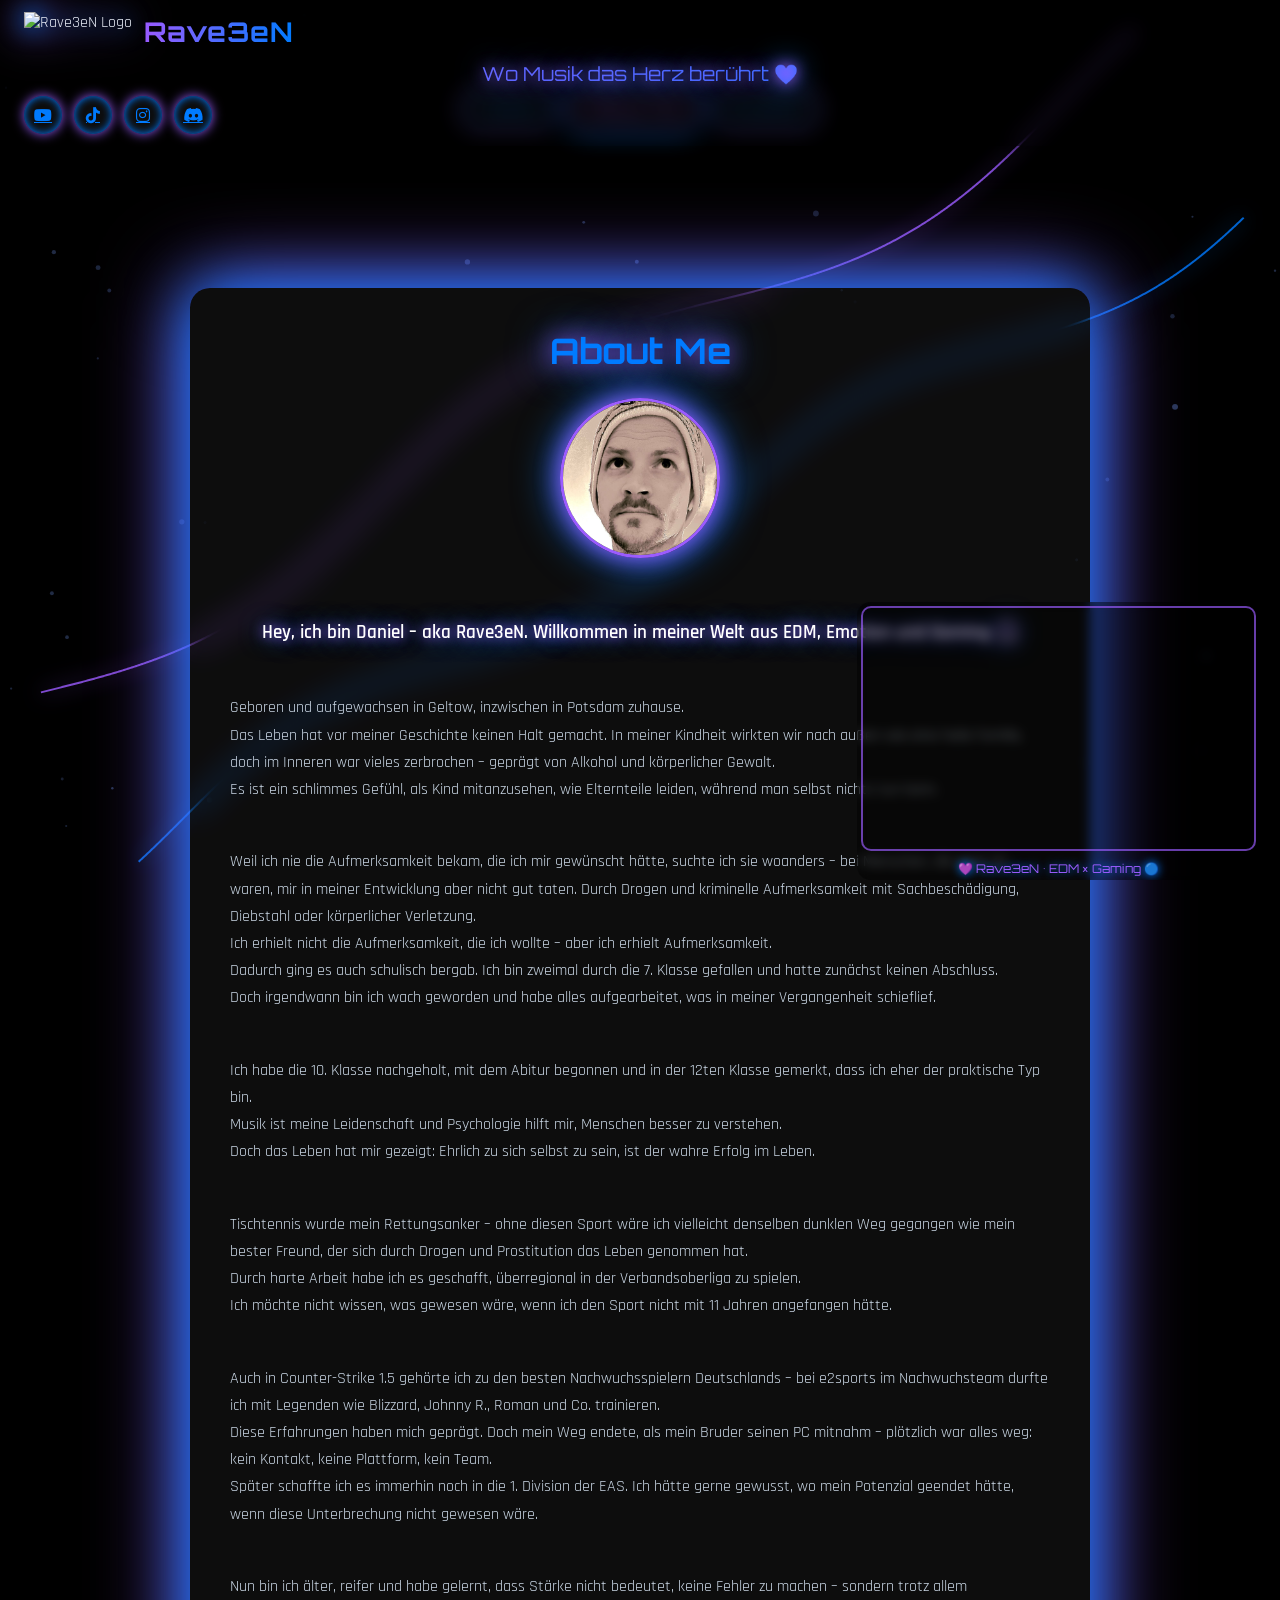
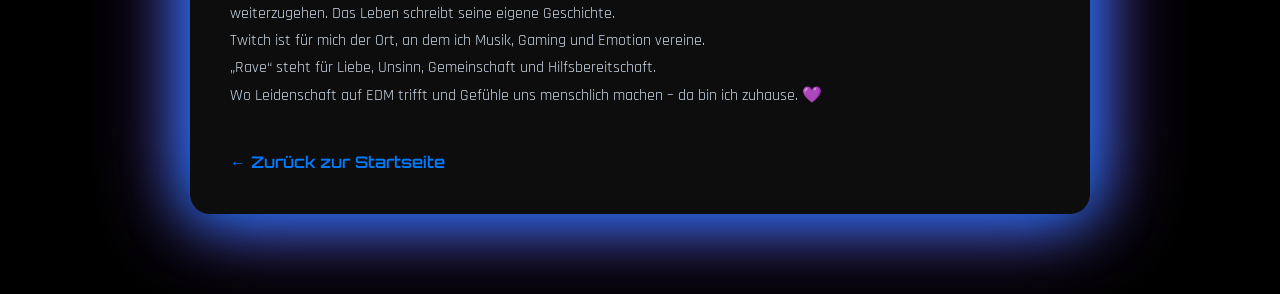
==== about.html @ 57ff6496 "Update about.html" ====
<!doctype html>
<html lang="de">
<head>
<meta charset="utf-8" />
<meta name="viewport" content="width=device-width, initial-scale=1" />
<title>About Me — Rave3eN</title>
<meta name="description" content="Erfahre mehr über Rave3eN aka Daniel Hein. EDM × Gaming × Emotion — Wo Musik das Herz berührt. 💜" />

<link href="https://fonts.googleapis.com/css2?family=Orbitron:wght@400;700&family=Rajdhani:wght@300;500;700&display=swap" rel="stylesheet">
<link rel="stylesheet" href="https://cdnjs.cloudflare.com/ajax/libs/font-awesome/6.5.0/css/all.min.css">

<style>
:root{
  --bg:#000000;
  --neon1:#9b5cff;  /* Neon-Lila */
  --neon2:#007bff;  /* Neon-Blau */
}
*{box-sizing:border-box;margin:0;padding:0}
html,body{
  min-height:100%;
  font-family:'Rajdhani',system-ui,Segoe UI,Roboto,Arial;
  background:var(--bg);
  color:#e9eef8;
  overflow-x:hidden;
  position:relative;
  z-index:1;
}

/* Waves */
canvas#waves{
  position:fixed;
  top:0;left:0;width:100%;height:100%;
  z-index:-1;
  pointer-events:none;
}

/* HEADER */
header{
  position:fixed;
  top:0;left:0;width:100%;
  padding:12px 24px;
  display:flex;align-items:center;justify-content:space-between;
  background:rgba(0,0,0,0.55);
  backdrop-filter:blur(10px);
  box-shadow:0 0 25px rgba(0,0,0,0.8);
  z-index:10;
  flex-wrap:wrap;
  gap:10px;
}

/* LOGO */
header .logo{
  display:flex;align-items:center;gap:12px;
}
header .logo img{
  height:40px;
  filter:drop-shadow(0 0 12px var(--neon2)) drop-shadow(0 0 20px var(--neon1));
}
header .logo span{
  font-family:'Orbitron';
  font-size:1.7rem;
  font-weight:700;
  background:linear-gradient(90deg,var(--neon1),var(--neon2),var(--neon1));
  background-size:200%;
  -webkit-background-clip:text;
  -webkit-text-fill-color:transparent;
  animation:gradientFlow 6s linear infinite;
  letter-spacing:1px;
}
@keyframes gradientFlow{
  0%{background-position:0% 50%}
  50%{background-position:100% 50%}
  100%{background-position:0% 50%}
}

/* SPRUCH */
header .spruch{
  font-family:'Orbitron';
  font-size:1.2rem;
  background:linear-gradient(90deg,var(--neon1),var(--neon2));
  -webkit-background-clip:text;
  -webkit-text-fill-color:transparent;
  text-shadow:0 0 15px var(--neon1),0 0 30px var(--neon2);
  animation:heartBeat 3s ease-in-out infinite;
  text-align:center;
  flex:1 1 100%;
}
@keyframes heartBeat{
  0%,100%{transform:scale(1);}
  50%{transform:scale(1.05);}
}

/* SOCIALS */
.social-header{
  display:flex;
  gap:12px;
}
.social-header a{
  width:38px;height:38px;border-radius:50%;
  display:flex;align-items:center;justify-content:center;
  background:rgba(255,255,255,.05);
  color:var(--neon2);
  font-size:1rem;
  box-shadow:0 0 12px var(--neon1),inset 0 0 8px var(--neon2);
  transition:.3s;
}
.social-header a:hover{
  color:var(--neon1);
  transform:scale(1.1);
  box-shadow:0 0 22px var(--neon2),inset 0 0 10px var(--neon1);
}

/* NAVIGATION */
.nav-top{
  margin-top:90px;
  display:flex;
  justify-content:center;
  flex-wrap:wrap;
  gap:18px;
  position:relative;
  z-index:5;
}
.nav-top a{
  display:flex;align-items:center;justify-content:center;
  padding:9px 20px;
  border-radius:30px;
  text-decoration:none;
  color:var(--neon2);
  font-family:'Orbitron';
  font-size:1rem;
  background:rgba(255,255,255,0.05);
  box-shadow:0 0 12px var(--neon1),inset 0 0 6px var(--neon2);
  transition:all 0.3s ease;
}
.nav-top a:hover, .nav-top a.active{
  color:var(--neon1);
  transform:scale(1.08);
  box-shadow:0 0 25px var(--neon2),inset 0 0 10px var(--neon1);
}

/* ABOUT CONTAINER */
main{
  margin:160px auto 80px;
  max-width:900px;
  background:rgba(255,255,255,0.05);
  padding:40px;
  border-radius:20px;
  box-shadow:0 0 60px var(--neon2),0 0 90px var(--neon1);
  backdrop-filter:blur(15px);
}
main h1{
  font-family:'Orbitron';
  text-align:center;
  font-size:2.2rem;
  color:var(--neon2);
  text-shadow:0 0 25px var(--neon1),0 0 45px var(--neon2);
  margin-bottom:25px;
}
.profile{
  text-align:center;
  margin-bottom:20px;
}
.profile img{
  width:160px;height:160px;border-radius:50%;
  border:3px solid var(--neon1);
  box-shadow:0 0 25px var(--neon1),0 0 45px var(--neon2);
  object-fit:cover;
}
p{
  line-height:1.7;
  color:#cbd8e6;
  margin-bottom:18px;
  white-space:pre-line;
}
p.intro{
  font-size:1.2rem;
  color:#fff;
  text-align:center;
  font-weight:600;
  text-shadow:0 0 12px var(--neon1),0 0 25px var(--neon2);
}

/* BACK LINK */
a.back{
  display:inline-block;
  margin-top:25px;
  color:var(--neon2);
  text-decoration:none;
  font-weight:600;
  font-family:'Orbitron';
  transition:.3s;
}
a.back:hover{
  color:var(--neon1);
  text-shadow:0 0 15px var(--neon1);
}

/* RESPONSIVE */
@media(max-width:768px){
  main{margin:130px 20px 60px;padding:25px;}
  main h1{font-size:1.8rem;}
  p.intro{font-size:1.05rem;}
}
</style>

<!-- Extra Style: Rave3eN Neon Pulse für den Twitch-Overlay -->
<style>
@keyframes raveGlow {
  0%   { box-shadow: 0 0 10px #9b5cff, 0 0 20px #007bff; }
  50%  { box-shadow: 0 0 20px #9b5cff, 0 0 35px #007bff; }
  100% { box-shadow: 0 0 10px #9b5cff, 0 0 20px #007bff; }
}
</style>

</head>

<body>
<canvas id="waves"></canvas>

<header>
  <div class="logo">
    <img src="logo druck.png" alt="Rave3eN Logo">
    <span>Rave3eN</span>
  </div>

  <div class="spruch">Wo Musik das Herz berührt 💜</div>

  <div class="social-header">
    <a href="https://www.youtube.com/@rave3en30" target="_blank"><i class="fab fa-youtube"></i></a>
    <a href="https://www.tiktok.com/@rave3en" target="_blank"><i class="fab fa-tiktok"></i></a>
    <a href="https://www.instagram.com/rave3en_/" target="_blank"><i class="fab fa-instagram"></i></a>
    <a href="https://discord.gg/3TbArexH5H" target="_blank"><i class="fab fa-discord"></i></a>
  </div>
</header>

<div class="nav-top">
  <a href="index.html">Home</a>
  <a href="about.html" class="active">About Me</a>
  <a href="events.html">Events</a>
</div>

<main>
  <h1>About Me</h1>
  <div class="profile">
    <img src="me.jpg" alt="Daniel Hein aka Rave3eN">
  </div>

  <p class="intro">
    Hey, ich bin Daniel – aka Rave3eN. Willkommen in meiner Welt aus EDM, Emotion und Gaming 🎧
  </p>

  <p>
Geboren und aufgewachsen in Geltow, inzwischen in Potsdam zuhause.  
Das Leben hat vor meiner Geschichte keinen Halt gemacht. In meiner Kindheit wirkten wir nach außen wie eine heile Familie, doch im Inneren war vieles zerbrochen – geprägt von Alkohol und körperlicher Gewalt.  
Es ist ein schlimmes Gefühl, als Kind mitanzusehen, wie Elternteile leiden, während man selbst nichts tun kann.
  </p>

  <p>
Weil ich nie die Aufmerksamkeit bekam, die ich mir gewünscht hätte, suchte ich sie woanders – bei Menschen, die zwar da waren, mir in meiner Entwicklung aber nicht gut taten. Durch Drogen und kriminelle Aufmerksamkeit mit Sachbeschädigung, Diebstahl oder körperlicher Verletzung.  
Ich erhielt nicht die Aufmerksamkeit, die ich wollte – aber ich erhielt Aufmerksamkeit.  
Dadurch ging es auch schulisch bergab. Ich bin zweimal durch die 7. Klasse gefallen und hatte zunächst keinen Abschluss.  
Doch irgendwann bin ich wach geworden und habe alles aufgearbeitet, was in meiner Vergangenheit schieflief.
  </p>

  <p>
Ich habe die 10. Klasse nachgeholt, mit dem Abitur begonnen und in der 12ten Klasse gemerkt, dass ich eher der praktische Typ bin.  
Musik ist meine Leidenschaft und Psychologie hilft mir, Menschen besser zu verstehen.  
Doch das Leben hat mir gezeigt: Ehrlich zu sich selbst zu sein, ist der wahre Erfolg im Leben.
  </p>

  <p>
Tischtennis wurde mein Rettungsanker – ohne diesen Sport wäre ich vielleicht denselben dunklen Weg gegangen wie mein bester Freund, der sich durch Drogen und Prostitution das Leben genommen hat.  
Durch harte Arbeit habe ich es geschafft, überregional in der Verbandsoberliga zu spielen.  
Ich möchte nicht wissen, was gewesen wäre, wenn ich den Sport nicht mit 11 Jahren angefangen hätte.
  </p>

  <p>
Auch in Counter-Strike 1.5 gehörte ich zu den besten Nachwuchsspielern Deutschlands – bei e2sports im Nachwuchsteam durfte ich mit Legenden wie Blizzard, Johnny R., Roman und Co. trainieren.  
Diese Erfahrungen haben mich geprägt. Doch mein Weg endete, als mein Bruder seinen PC mitnahm – plötzlich war alles weg: kein Kontakt, keine Plattform, kein Team.  
Später schaffte ich es immerhin noch in die 1. Division der EAS. Ich hätte gerne gewusst, wo mein Potenzial geendet hätte, wenn diese Unterbrechung nicht gewesen wäre.
  </p>

  <p>
Nun bin ich älter, reifer und habe gelernt, dass Stärke nicht bedeutet, keine Fehler zu machen – sondern trotz allem weiterzugehen. Das Leben schreibt seine eigene Geschichte.  
Twitch ist für mich der Ort, an dem ich Musik, Gaming und Emotion vereine.  
„Rave“ steht für Liebe, Unsinn, Gemeinschaft und Hilfsbereitschaft.  
Wo Leidenschaft auf EDM trifft und Gefühle uns menschlich machen – da bin ich zuhause. 💜
  </p>

  <a href="index.html" class="back">← Zurück zur Startseite</a>
</main>

<!-- Rave3eN Neon Twitch Player – EDM Pulse Version -->
<div style="
  position: fixed;
  bottom: 20px;
  right: 20px;
  z-index: 9999;
  border-radius: 14px;
  overflow: hidden;
  padding: 4px;
  background: rgba(0,0,0,0.45);
  backdrop-filter: blur(6px);
  animation: raveGlow 2.4s infinite alternate;
">
  <iframe 
    src="https://player.twitch.tv/?channel=rave3en&parent=www.rave3en.de&volume=0.1&muted=true"
    height="245"
    width="395"
    allowfullscreen="true"
    style="border-radius: 10px; border: 2px solid #9b5cffaa;"
  ></iframe>

  <div style="
    text-align: center;
    margin-top: 4px;
    font-size: 12px;
    color: #9b5cff;
    font-family: 'Orbitron', sans-serif;
    text-shadow: 0 0 10px #007bff;
  ">
    💜 Rave3eN • EDM × Gaming 🔵
  </div>
</div>

<script>
/* Waves */
const canvas=document.getElementById('waves'),ctx=canvas.getContext('2d');
let w,h,t=0,ampScale=0.9;const parts=[];
function resize(){w=canvas.width=innerWidth;h=canvas.height=innerHeight;}
addEventListener('resize',resize);resize();
class P{constructor(){this.x=Math.random()*w;this.y=Math.random()*h;this.vx=(Math.random()-.5)*.2;this.vy=(Math.random()-.5)*.2;this.s=1+Math.random()*2;this.a=.3+Math.random()*.3;}
u(){this.x+=this.vx;this.y+=this.vy;if(this.x<0)this.x=w;if(this.x>w)this.x=0;if(this.y<0)this.y=h;if(this.y>h)this.y=0;}
d(){ctx.beginPath();ctx.globalAlpha=this.a;ctx.fillStyle='rgba(120,160,255,0.6)';ctx.arc(this.x,this.y,this.s,0,2*Math.PI);ctx.fill();ctx.globalAlpha=1;}}
for(let i=0;i<60;i++)parts.push(new P());
function wave(c,y,a,f,s,o){
  ctx.beginPath();
  const ang=-Math.PI/6;
  ctx.save();ctx.translate(w/2,h/2);ctx.rotate(ang);ctx.translate(-w/2,-h/2);
  for(let x=0;x<w;x++){const yy=y+Math.sin(x*f+t*s+o)*a*ampScale;ctx.lineTo(x,yy);}
  ctx.strokeStyle=c;ctx.lineWidth=2;ctx.shadowBlur=20;ctx.shadowColor=c;ctx.stroke();ctx.restore();
}
function anim(){
  ctx.fillStyle='#000';ctx.fillRect(0,0,w,h);
  wave('rgba(155,92,255,0.8)',h*0.4,40,0.008,0.018,0);
  wave('rgba(0,123,255,0.8)',h*0.6,30,0.01,0.022,2.5);
  parts.forEach(p=>{p.u();p.d();});
  t+=0.02;
  requestAnimationFrame(anim);
}
anim();
</script>
</body>
</html>
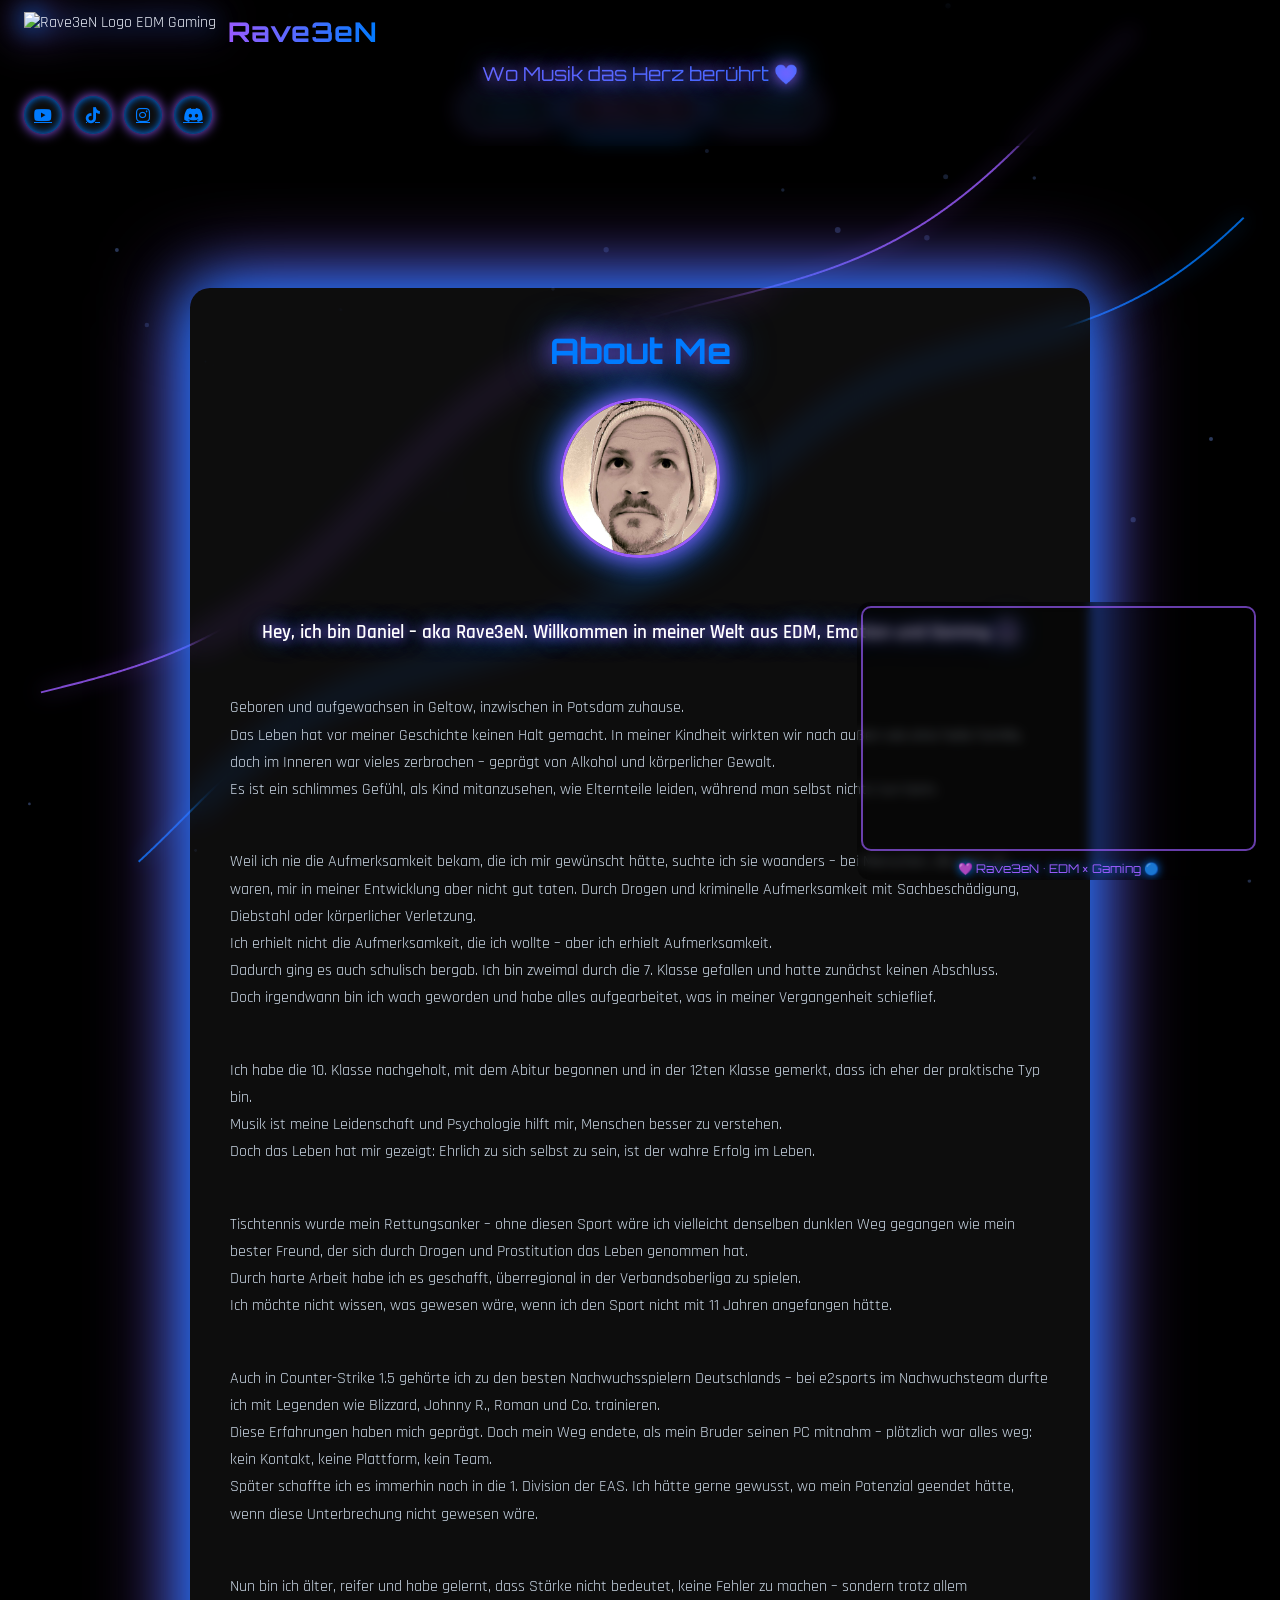
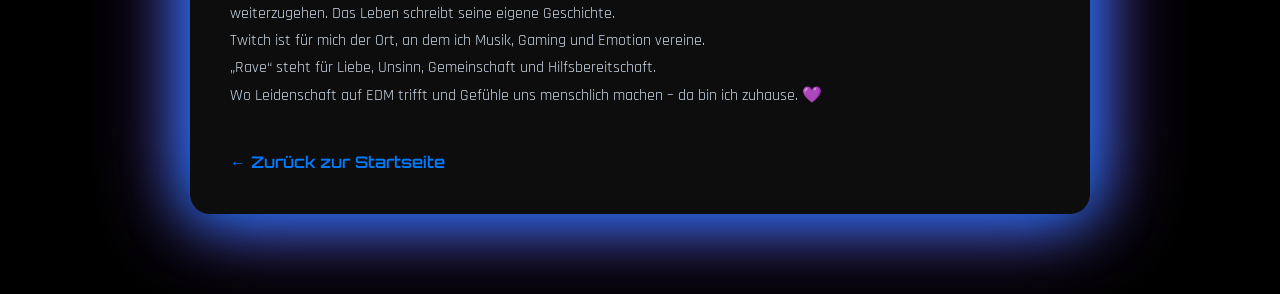
==== commit b9c83d08: "Update about.html" ====
--- a/about.html
+++ b/about.html
@@ -3,8 +3,38 @@
 <head>
 <meta charset="utf-8" />
 <meta name="viewport" content="width=device-width, initial-scale=1" />
-<title>About Me — Rave3eN</title>
-<meta name="description" content="Erfahre mehr über Rave3eN aka Daniel Hein. EDM × Gaming × Emotion — Wo Musik das Herz berührt. 💜" />
+
+<title>Über Rave3eN — Daniel Hein | EDM, Gaming & echte Emotionen</title>
+<meta name="description" content="Erfahre die Geschichte von Daniel „Rave3eN“ Hein: Von einer schwierigen Kindheit über Tischtennis und eSports bis hin zu EDM × Gaming auf Twitch. Eine Reise voller Herz, Schmerz und echter Motivation." />
+<meta name="keywords" content="Rave3eN, Daniel Hein, Rave3eN Story, deutscher Streamer Biografie, EDM Gamer, Arena Breakout Spieler, Twitch Streamer Deutschland, Rave3eN About Me" />
+<meta name="author" content="Rave3eN" />
+
+<!-- Open Graph / Social Preview -->
+<meta property="og:title" content="Über Rave3eN — Daniel Hein | EDM, Gaming & echte Emotionen" />
+<meta property="og:description" content="Die persönliche Geschichte von Rave3eN: Musik, Gaming, schwere Zeiten und eine Community, die alles verändert. Erfahre, wer hinter dem Namen steht." />
+<meta property="og:type" content="profile" />
+<meta property="og:url" content="https://www.rave3en.de/about.html" />
+<meta property="og:image" content="https://www.rave3en.de/me.jpg" />
+
+<!-- JSON-LD Person Schema -->
+<script type="application/ld+json">
+{
+  "@context": "https://schema.org",
+  "@type": "Person",
+  "name": "Rave3eN",
+  "alternateName": "Daniel Hein",
+  "url": "https://www.rave3en.de/about.html",
+  "sameAs": [
+    "https://twitch.tv/rave3en",
+    "https://www.youtube.com/@rave3en30",
+    "https://www.tiktok.com/@rave3en",
+    "https://www.instagram.com/rave3en_/",
+    "https://discord.gg/3TbArexH5H"
+  ],
+  "jobTitle": "EDM × Gaming Creator",
+  "description": "Deutscher EDM × Gaming Streamer, der seine Geschichte, Emotionen und Arena Breakout Gameplay mit seiner Community teilt."
+}
+</script>
 
 <link href="https://fonts.googleapis.com/css2?family=Orbitron:wght@400;700&family=Rajdhani:wght@300;500;700&display=swap" rel="stylesheet">
 <link rel="stylesheet" href="https://cdnjs.cloudflare.com/ajax/libs/font-awesome/6.5.0/css/all.min.css">
@@ -219,7 +249,7 @@
 
 <header>
   <div class="logo">
-    <img src="logo druck.png" alt="Rave3eN Logo">
+    <img src="logo druck.png" alt="Rave3eN Logo EDM Gaming">
     <span>Rave3eN</span>
   </div>
 
@@ -242,7 +272,7 @@
 <main>
   <h1>About Me</h1>
   <div class="profile">
-    <img src="me.jpg" alt="Daniel Hein aka Rave3eN">
+    <img src="me.jpg" alt="Daniel Hein aka Rave3eN EDM Gaming Streamer">
   </div>
 
   <p class="intro">
@@ -352,5 +382,3 @@
 </script>
 </body>
 </html>
-
-
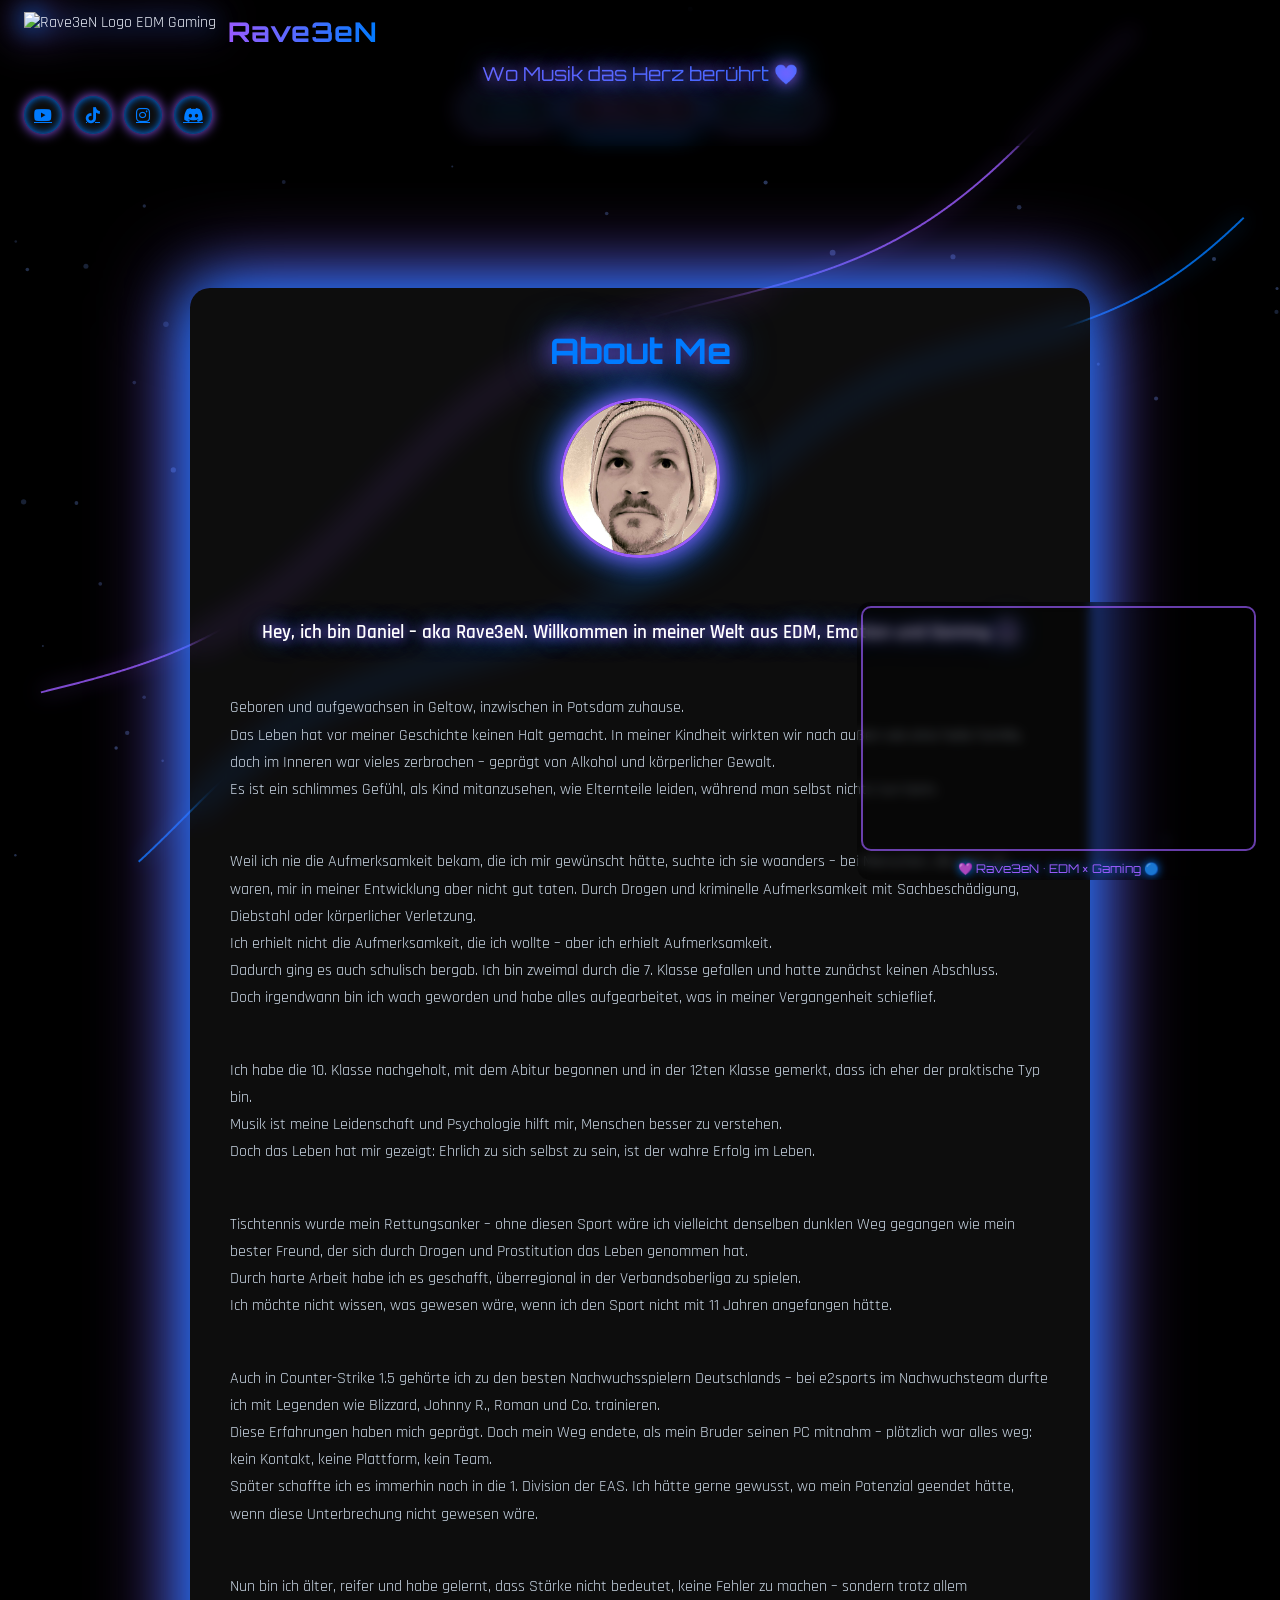
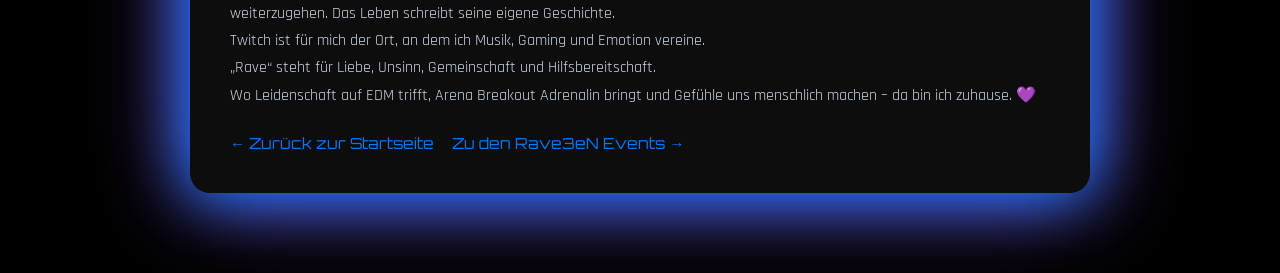
==== commit 8ab9da31: "Update about.html" ====
--- a/about.html
+++ b/about.html
@@ -5,13 +5,13 @@
 <meta name="viewport" content="width=device-width, initial-scale=1" />
 
 <title>Über Rave3eN — Daniel Hein | EDM, Gaming & echte Emotionen</title>
-<meta name="description" content="Erfahre die Geschichte von Daniel „Rave3eN“ Hein: Von einer schwierigen Kindheit über Tischtennis und eSports bis hin zu EDM × Gaming auf Twitch. Eine Reise voller Herz, Schmerz und echter Motivation." />
-<meta name="keywords" content="Rave3eN, Daniel Hein, Rave3eN Story, deutscher Streamer Biografie, EDM Gamer, Arena Breakout Spieler, Twitch Streamer Deutschland, Rave3eN About Me" />
+<meta name="description" content="Erfahre die Geschichte von Daniel „Rave3eN“ Hein: Von einer schwierigen Kindheit über Tischtennis und eSports bis hin zu EDM × Gaming und Arena Breakout auf Twitch. Eine Reise voller Herz, Schmerz, Motivation und Community." />
+<meta name="keywords" content="Rave3eN, Daniel Hein, Rave3eN Story, deutscher Streamer Biografie, EDM Gamer, Arena Breakout Spieler, Twitch Streamer Deutschland, Rave3eN About Me, Rave3eN Arena Breakout" />
 <meta name="author" content="Rave3eN" />
 
 <!-- Open Graph / Social Preview -->
 <meta property="og:title" content="Über Rave3eN — Daniel Hein | EDM, Gaming & echte Emotionen" />
-<meta property="og:description" content="Die persönliche Geschichte von Rave3eN: Musik, Gaming, schwere Zeiten und eine Community, die alles verändert. Erfahre, wer hinter dem Namen steht." />
+<meta property="og:description" content="Die persönliche Geschichte von Rave3eN: Musik, Gaming, schwere Zeiten, Arena Breakout und eine Community, die alles verändert. Erfahre, wer hinter dem Namen steht." />
 <meta property="og:type" content="profile" />
 <meta property="og:url" content="https://www.rave3en.de/about.html" />
 <meta property="og:image" content="https://www.rave3en.de/me.jpg" />
@@ -211,16 +211,17 @@
 }
 
 /* BACK LINK */
-a.back{
-  display:inline-block;
+.links-bottom{
   margin-top:25px;
+  font-family:'Orbitron';
+  font-size:0.95rem;
+}
+.links-bottom a{
   color:var(--neon2);
   text-decoration:none;
-  font-weight:600;
-  font-family:'Orbitron';
-  transition:.3s;
-}
-a.back:hover{
+  margin-right:14px;
+}
+.links-bottom a:hover{
   color:var(--neon1);
   text-shadow:0 0 15px var(--neon1);
 }
@@ -314,10 +315,13 @@
 Nun bin ich älter, reifer und habe gelernt, dass Stärke nicht bedeutet, keine Fehler zu machen – sondern trotz allem weiterzugehen. Das Leben schreibt seine eigene Geschichte.  
 Twitch ist für mich der Ort, an dem ich Musik, Gaming und Emotion vereine.  
 „Rave“ steht für Liebe, Unsinn, Gemeinschaft und Hilfsbereitschaft.  
-Wo Leidenschaft auf EDM trifft und Gefühle uns menschlich machen – da bin ich zuhause. 💜
-  </p>
-
-  <a href="index.html" class="back">← Zurück zur Startseite</a>
+Wo Leidenschaft auf EDM trifft, Arena Breakout Adrenalin bringt und Gefühle uns menschlich machen – da bin ich zuhause. 💜
+  </p>
+
+  <div class="links-bottom">
+    <a href="index.html">← Zurück zur Startseite</a>
+    <a href="events.html">Zu den Rave3eN Events →</a>
+  </div>
 </main>
 
 <!-- Rave3eN Neon Twitch Player – EDM Pulse Version -->
@@ -339,7 +343,8 @@
     width="395"
     allowfullscreen="true"
     style="border-radius: 10px; border: 2px solid #9b5cffaa;"
-  ></iframe>
+    title="Rave3eN Twitch Overlay">
+  </iframe>
 
   <div style="
     text-align: center;
@@ -359,16 +364,45 @@
 let w,h,t=0,ampScale=0.9;const parts=[];
 function resize(){w=canvas.width=innerWidth;h=canvas.height=innerHeight;}
 addEventListener('resize',resize);resize();
-class P{constructor(){this.x=Math.random()*w;this.y=Math.random()*h;this.vx=(Math.random()-.5)*.2;this.vy=(Math.random()-.5)*.2;this.s=1+Math.random()*2;this.a=.3+Math.random()*.3;}
-u(){this.x+=this.vx;this.y+=this.vy;if(this.x<0)this.x=w;if(this.x>w)this.x=0;if(this.y<0)this.y=h;if(this.y>h)this.y=0;}
-d(){ctx.beginPath();ctx.globalAlpha=this.a;ctx.fillStyle='rgba(120,160,255,0.6)';ctx.arc(this.x,this.y,this.s,0,2*Math.PI);ctx.fill();ctx.globalAlpha=1;}}
+class P{
+  constructor(){
+    this.x=Math.random()*w;
+    this.y=Math.random()*h;
+    this.vx=(Math.random()-.5)*.2;
+    this.vy=(Math.random()-.5)*.2;
+    this.s=1+Math.random()*2;
+    this.a=.3+Math.random()*.3;
+  }
+  u(){
+    this.x+=this.vx;this.y+=this.vy;
+    if(this.x<0)this.x=w;
+    if(this.x>w)this.x=0;
+    if(this.y<0)this.y=h;
+    if(this.y>h)this.y=0;
+  }
+  d(){
+    ctx.beginPath();
+    ctx.globalAlpha=this.a;
+    ctx.fillStyle='rgba(120,160,255,0.6)';
+    ctx.arc(this.x,this.y,this.s,0,2*Math.PI);
+    ctx.fill();
+    ctx.globalAlpha=1;
+  }
+}
 for(let i=0;i<60;i++)parts.push(new P());
 function wave(c,y,a,f,s,o){
   ctx.beginPath();
   const ang=-Math.PI/6;
   ctx.save();ctx.translate(w/2,h/2);ctx.rotate(ang);ctx.translate(-w/2,-h/2);
-  for(let x=0;x<w;x++){const yy=y+Math.sin(x*f+t*s+o)*a*ampScale;ctx.lineTo(x,yy);}
-  ctx.strokeStyle=c;ctx.lineWidth=2;ctx.shadowBlur=20;ctx.shadowColor=c;ctx.stroke();ctx.restore();
+  for(let x=0;x<w;x++){
+    const yy=y+Math.sin(x*f+t*s+o)*a*ampScale;
+    ctx.lineTo(x,yy);
+  }
+  ctx.strokeStyle=c;
+  ctx.lineWidth=2;
+  ctx.shadowBlur=20;
+  ctx.shadowColor=c;
+  ctx.stroke();ctx.restore();
 }
 function anim(){
   ctx.fillStyle='#000';ctx.fillRect(0,0,w,h);
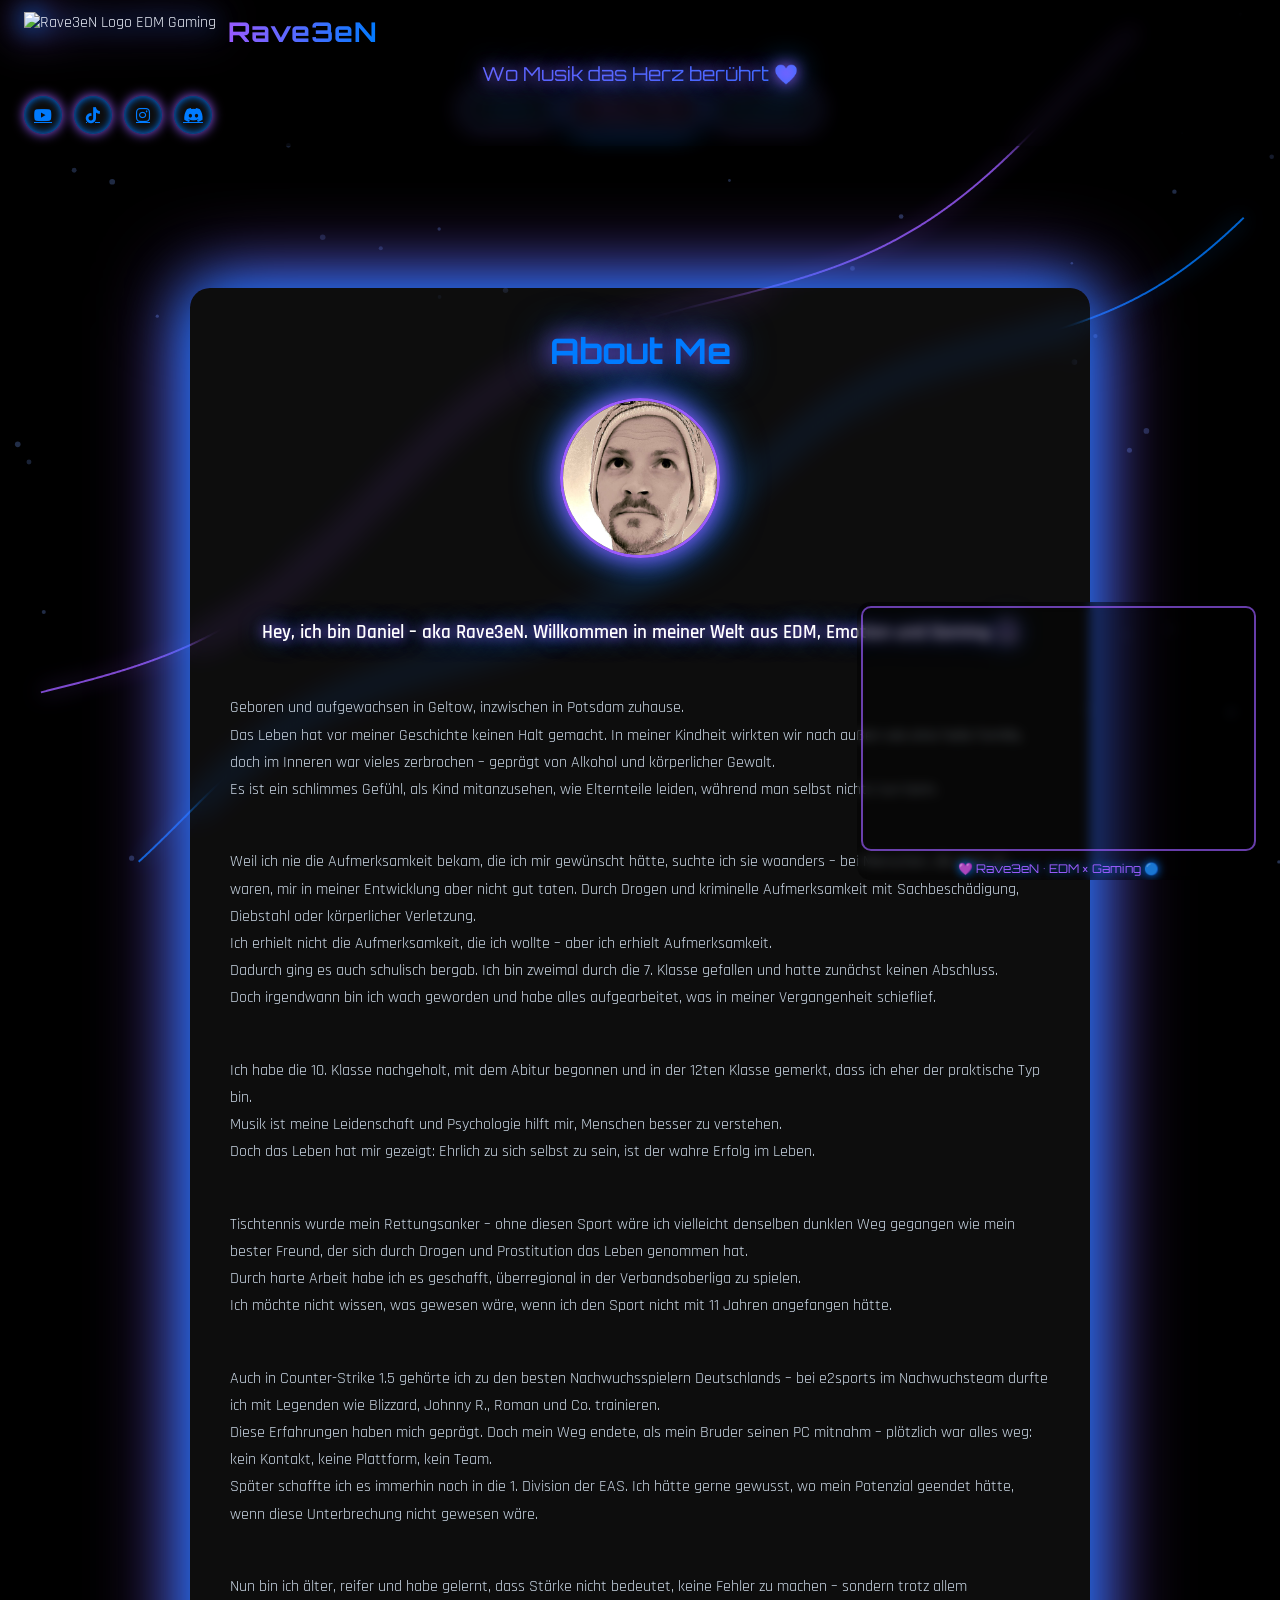
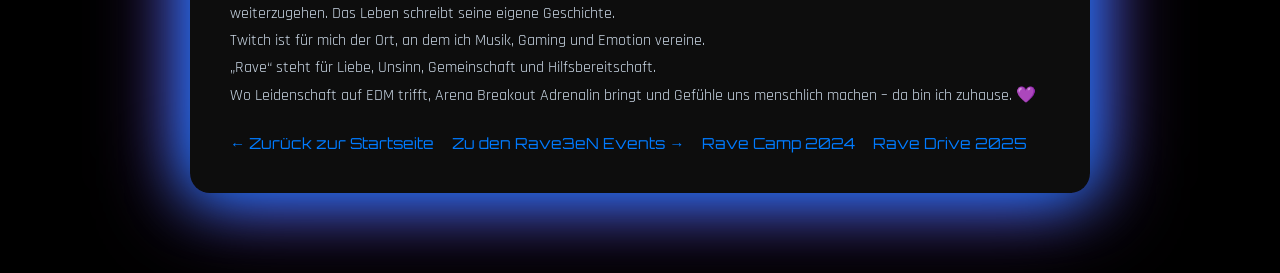
==== commit e0aebb36: "Update about.html" ====
--- a/about.html
+++ b/about.html
@@ -8,6 +8,7 @@
 <meta name="description" content="Erfahre die Geschichte von Daniel „Rave3eN“ Hein: Von einer schwierigen Kindheit über Tischtennis und eSports bis hin zu EDM × Gaming und Arena Breakout auf Twitch. Eine Reise voller Herz, Schmerz, Motivation und Community." />
 <meta name="keywords" content="Rave3eN, Daniel Hein, Rave3eN Story, deutscher Streamer Biografie, EDM Gamer, Arena Breakout Spieler, Twitch Streamer Deutschland, Rave3eN About Me, Rave3eN Arena Breakout" />
 <meta name="author" content="Rave3eN" />
+<link rel="canonical" href="https://www.rave3en.de/about.html" />
 
 <!-- Open Graph / Social Preview -->
 <meta property="og:title" content="Über Rave3eN — Daniel Hein | EDM, Gaming & echte Emotionen" />
@@ -15,6 +16,12 @@
 <meta property="og:type" content="profile" />
 <meta property="og:url" content="https://www.rave3en.de/about.html" />
 <meta property="og:image" content="https://www.rave3en.de/me.jpg" />
+
+<!-- Twitter Cards -->
+<meta name="twitter:card" content="summary_large_image" />
+<meta name="twitter:title" content="Über Rave3eN — Daniel Hein | EDM, Gaming & echte Emotionen" />
+<meta name="twitter:description" content="Die persönliche Geschichte von Rave3eN: Musik, Gaming, schwere Zeiten, Arena Breakout und eine Community, die alles verändert." />
+<meta name="twitter:image" content="https://www.rave3en.de/me.jpg" />
 
 <!-- JSON-LD Person Schema -->
 <script type="application/ld+json">
@@ -210,7 +217,7 @@
   text-shadow:0 0 12px var(--neon1),0 0 25px var(--neon2);
 }
 
-/* BACK LINK */
+/* BACK LINKS */
 .links-bottom{
   margin-top:25px;
   font-family:'Orbitron';
@@ -257,10 +264,10 @@
   <div class="spruch">Wo Musik das Herz berührt 💜</div>
 
   <div class="social-header">
-    <a href="https://www.youtube.com/@rave3en30" target="_blank"><i class="fab fa-youtube"></i></a>
-    <a href="https://www.tiktok.com/@rave3en" target="_blank"><i class="fab fa-tiktok"></i></a>
-    <a href="https://www.instagram.com/rave3en_/" target="_blank"><i class="fab fa-instagram"></i></a>
-    <a href="https://discord.gg/3TbArexH5H" target="_blank"><i class="fab fa-discord"></i></a>
+    <a href="https://www.youtube.com/@rave3en30" target="_blank" rel="noopener noreferrer"><i class="fab fa-youtube"></i></a>
+    <a href="https://www.tiktok.com/@rave3en" target="_blank" rel="noopener noreferrer"><i class="fab fa-tiktok"></i></a>
+    <a href="https://www.instagram.com/rave3en_/" target="_blank" rel="noopener noreferrer"><i class="fab fa-instagram"></i></a>
+    <a href="https://discord.gg/3TbArexH5H" target="_blank" rel="noopener noreferrer"><i class="fab fa-discord"></i></a>
   </div>
 </header>
 
@@ -273,7 +280,7 @@
 <main>
   <h1>About Me</h1>
   <div class="profile">
-    <img src="me.jpg" alt="Daniel Hein aka Rave3eN EDM Gaming Streamer">
+    <img src="me.jpg" alt="Daniel Hein aka Rave3eN EDM Gaming Streamer" loading="lazy" decoding="async">
   </div>
 
   <p class="intro">
@@ -321,6 +328,8 @@
   <div class="links-bottom">
     <a href="index.html">← Zurück zur Startseite</a>
     <a href="events.html">Zu den Rave3eN Events →</a>
+    <a href="ravecamp2024.html">Rave Camp 2024</a>
+    <a href="ravedrive2025.html">Rave Drive 2025</a>
   </div>
 </main>
 
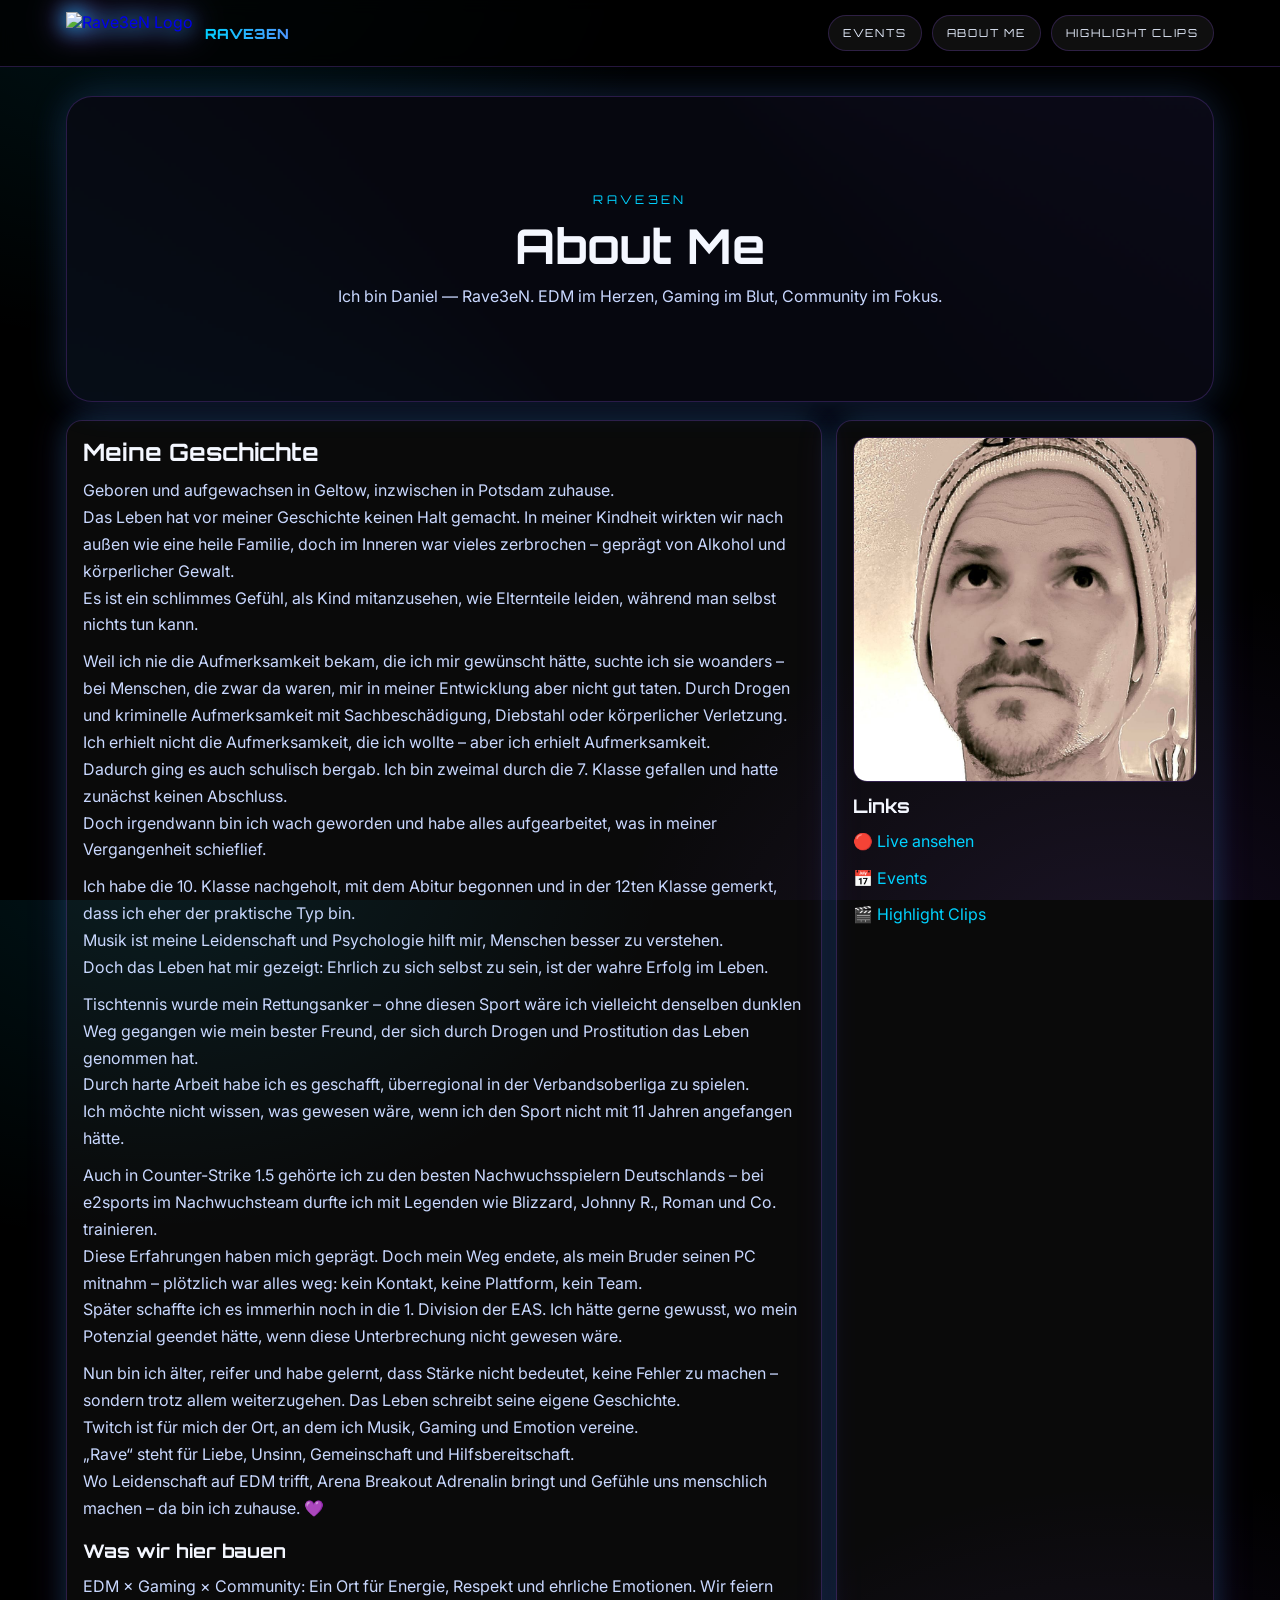
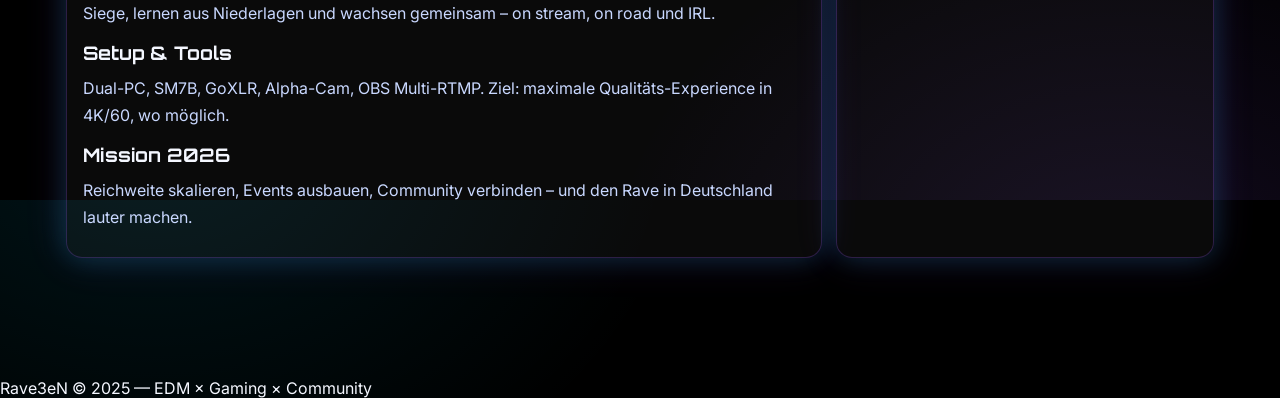
==== commit 2522bb09: "Update about.html" ====
--- a/about.html
+++ b/about.html
@@ -1,427 +1,138 @@
 <!doctype html>
 <html lang="de">
 <head>
-<meta charset="utf-8" />
-<meta name="viewport" content="width=device-width, initial-scale=1" />
+<meta charset="utf-8"/>
+<meta name="viewport" content="width=device-width, initial-scale=1"/>
+<title>About Me — Rave3eN</title>
+<meta name="description" content="Rave3eN: EDM × Gaming × Community. Wer ich bin, wofür wir stehen und wie der Rave lebt. Meine Geschichte, Werte und Vision."/>
+<link rel="canonical" href="https://www.rave3en.de/about.html"/>
+<meta property="og:title" content="About Me — Rave3eN"/>
+<meta property="og:description" content="EDM, Gaming und Community — das ist Rave3eN. Meine Geschichte & Mission."/>
+<meta property="og:type" content="profile"/>
+<meta property="og:url" content="https://www.rave3en.de/about.html"/>
+<meta property="og:image" content="https://www.rave3en.de/me.jpg"/>
+<meta name="theme-color" content="#000000"/>
 
-<title>Über Rave3eN — Daniel Hein | EDM, Gaming & echte Emotionen</title>
-<meta name="description" content="Erfahre die Geschichte von Daniel „Rave3eN“ Hein: Von einer schwierigen Kindheit über Tischtennis und eSports bis hin zu EDM × Gaming und Arena Breakout auf Twitch. Eine Reise voller Herz, Schmerz, Motivation und Community." />
-<meta name="keywords" content="Rave3eN, Daniel Hein, Rave3eN Story, deutscher Streamer Biografie, EDM Gamer, Arena Breakout Spieler, Twitch Streamer Deutschland, Rave3eN About Me, Rave3eN Arena Breakout" />
-<meta name="author" content="Rave3eN" />
-<link rel="canonical" href="https://www.rave3en.de/about.html" />
+<link rel="preconnect" href="https://fonts.googleapis.com">
+<link rel="preconnect" href="https://fonts.gstatic.com" crossorigin>
+<link href="https://fonts.googleapis.com/css2?family=Orbitron:wght@600;800&family=Inter:wght@300;500;700&display=swap" rel="stylesheet">
 
-<!-- Open Graph / Social Preview -->
-<meta property="og:title" content="Über Rave3eN — Daniel Hein | EDM, Gaming & echte Emotionen" />
-<meta property="og:description" content="Die persönliche Geschichte von Rave3eN: Musik, Gaming, schwere Zeiten, Arena Breakout und eine Community, die alles verändert. Erfahre, wer hinter dem Namen steht." />
-<meta property="og:type" content="profile" />
-<meta property="og:url" content="https://www.rave3en.de/about.html" />
-<meta property="og:image" content="https://www.rave3en.de/me.jpg" />
+<style data-pjax-id="about">
+:root{--bg:#000;--ink:#f4f7ff;--muted:#c9d8ff;--purple:#9b5cff;--blue:#00d2ff;--border:rgba(155,92,255,.24);--max:1180px;--r:18px;--rx:26px}
+*{box-sizing:border-box;margin:0;padding:0} html,body{height:100%}
+body{
+  background:
+    radial-gradient(900px 700px at 12% -8%, rgba(0,210,255,.10), transparent 60%),
+    radial-gradient(900px 700px at 88% 110%, rgba(155,92,255,.12), transparent 60%),
+    var(--bg);
+  color:var(--ink);font-family:"Inter",system-ui;overflow-x:hidden
+}
+header{position:fixed; inset:0 0 auto 0; z-index:60; background:rgba(0,0,0,.75); border-bottom:1px solid rgba(155,92,255,.24); backdrop-filter:blur(8px)}
+.head{max-width:var(--max); margin:0 auto; padding:12px 16px; display:flex; align-items:center; justify-content:space-between; gap:12px}
+.brand img{height:42px; filter:drop-shadow(0 0 10px var(--blue)) drop-shadow(0 0 14px var(--purple))}
+.name{font-family:"Orbitron"; text-transform:uppercase; font-weight:800; font-size:14px; background:linear-gradient(90deg,var(--blue),var(--purple)); -webkit-background-clip:text; -webkit-text-fill-color:transparent; background-size:200%; animation:flow 6s linear infinite}
+@keyframes flow{50%{background-position:100% 50%}}
+.nav{display:flex; gap:10px}
+.nav a{padding:10px 14px; border-radius:999px; font-family:"Orbitron"; letter-spacing:.16em; font-size:11px; color:#e7efff; background:rgba(255,255,255,.06); border:1px solid rgba(155,92,255,.22); text-transform:uppercase; text-decoration:none}
+.page{max-width:var(--max); margin:0 auto; padding:96px 16px 120px}
 
-<!-- Twitter Cards -->
-<meta name="twitter:card" content="summary_large_image" />
-<meta name="twitter:title" content="Über Rave3eN — Daniel Hein | EDM, Gaming & echte Emotionen" />
-<meta name="twitter:description" content="Die persönliche Geschichte von Rave3eN: Musik, Gaming, schwere Zeiten, Arena Breakout und eine Community, die alles verändert." />
-<meta name="twitter:image" content="https://www.rave3en.de/me.jpg" />
+.hero{position:relative; border-radius:var(--rx); overflow:hidden; isolation:isolate; border:1px solid var(--border); background:#06070f; box-shadow:0 0 40px rgba(0,210,255,.12), 0 0 40px rgba(155,92,255,.12); min-height:34vh; display:grid; place-items:center; text-align:center}
+.hero .beams{position:absolute; inset:-18%; mix-blend-mode:screen; filter:blur(1px); background:conic-gradient(from 0deg at 50% -10%, rgba(155,92,255,.10), transparent 40%), conic-gradient(from 180deg at 50% 110%, rgba(0,210,255,.10), transparent 40%); animation:spin 65s linear infinite}
+@keyframes spin{to{transform:rotate(360deg)}}
+.kicker{font-family:"Orbitron"; color:var(--blue); letter-spacing:.28em; text-transform:uppercase; font-size:12px; margin-bottom:8px}
+h1{font-family:"Orbitron"; font-size:clamp(30px,5.6vw,48px)}
+.sub{color:var(--muted); max-width:840px; margin:10px auto 0}
 
-<!-- JSON-LD Person Schema -->
-<script type="application/ld+json">
-{
-  "@context": "https://schema.org",
-  "@type": "Person",
-  "name": "Rave3eN",
-  "alternateName": "Daniel Hein",
-  "url": "https://www.rave3en.de/about.html",
-  "sameAs": [
-    "https://twitch.tv/rave3en",
-    "https://www.youtube.com/@rave3en30",
-    "https://www.tiktok.com/@rave3en",
-    "https://www.instagram.com/rave3en_/",
-    "https://discord.gg/3TbArexH5H"
-  ],
-  "jobTitle": "EDM × Gaming Creator",
-  "description": "Deutscher EDM × Gaming Streamer, der seine Geschichte, Emotionen und Arena Breakout Gameplay mit seiner Community teilt."
-}
-</script>
-
-<link href="https://fonts.googleapis.com/css2?family=Orbitron:wght@400;700&family=Rajdhani:wght@300;500;700&display=swap" rel="stylesheet">
-<link rel="stylesheet" href="https://cdnjs.cloudflare.com/ajax/libs/font-awesome/6.5.0/css/all.min.css">
-
-<style>
-:root{
-  --bg:#000000;
-  --neon1:#9b5cff;  /* Neon-Lila */
-  --neon2:#007bff;  /* Neon-Blau */
-}
-*{box-sizing:border-box;margin:0;padding:0}
-html,body{
-  min-height:100%;
-  font-family:'Rajdhani',system-ui,Segoe UI,Roboto,Arial;
-  background:var(--bg);
-  color:#e9eef8;
-  overflow-x:hidden;
-  position:relative;
-  z-index:1;
-}
-
-/* Waves */
-canvas#waves{
-  position:fixed;
-  top:0;left:0;width:100%;height:100%;
-  z-index:-1;
-  pointer-events:none;
-}
-
-/* HEADER */
-header{
-  position:fixed;
-  top:0;left:0;width:100%;
-  padding:12px 24px;
-  display:flex;align-items:center;justify-content:space-between;
-  background:rgba(0,0,0,0.55);
-  backdrop-filter:blur(10px);
-  box-shadow:0 0 25px rgba(0,0,0,0.8);
-  z-index:10;
-  flex-wrap:wrap;
-  gap:10px;
-}
-
-/* LOGO */
-header .logo{
-  display:flex;align-items:center;gap:12px;
-}
-header .logo img{
-  height:40px;
-  filter:drop-shadow(0 0 12px var(--neon2)) drop-shadow(0 0 20px var(--neon1));
-}
-header .logo span{
-  font-family:'Orbitron';
-  font-size:1.7rem;
-  font-weight:700;
-  background:linear-gradient(90deg,var(--neon1),var(--neon2),var(--neon1));
-  background-size:200%;
-  -webkit-background-clip:text;
-  -webkit-text-fill-color:transparent;
-  animation:gradientFlow 6s linear infinite;
-  letter-spacing:1px;
-}
-@keyframes gradientFlow{
-  0%{background-position:0% 50%}
-  50%{background-position:100% 50%}
-  100%{background-position:0% 50%}
-}
-
-/* SPRUCH */
-header .spruch{
-  font-family:'Orbitron';
-  font-size:1.2rem;
-  background:linear-gradient(90deg,var(--neon1),var(--neon2));
-  -webkit-background-clip:text;
-  -webkit-text-fill-color:transparent;
-  text-shadow:0 0 15px var(--neon1),0 0 30px var(--neon2);
-  animation:heartBeat 3s ease-in-out infinite;
-  text-align:center;
-  flex:1 1 100%;
-}
-@keyframes heartBeat{
-  0%,100%{transform:scale(1);}
-  50%{transform:scale(1.05);}
-}
-
-/* SOCIALS */
-.social-header{
-  display:flex;
-  gap:12px;
-}
-.social-header a{
-  width:38px;height:38px;border-radius:50%;
-  display:flex;align-items:center;justify-content:center;
-  background:rgba(255,255,255,.05);
-  color:var(--neon2);
-  font-size:1rem;
-  box-shadow:0 0 12px var(--neon1),inset 0 0 8px var(--neon2);
-  transition:.3s;
-}
-.social-header a:hover{
-  color:var(--neon1);
-  transform:scale(1.1);
-  box-shadow:0 0 22px var(--neon2),inset 0 0 10px var(--neon1);
-}
-
-/* NAVIGATION */
-.nav-top{
-  margin-top:90px;
-  display:flex;
-  justify-content:center;
-  flex-wrap:wrap;
-  gap:18px;
-  position:relative;
-  z-index:5;
-}
-.nav-top a{
-  display:flex;align-items:center;justify-content:center;
-  padding:9px 20px;
-  border-radius:30px;
-  text-decoration:none;
-  color:var(--neon2);
-  font-family:'Orbitron';
-  font-size:1rem;
-  background:rgba(255,255,255,0.05);
-  box-shadow:0 0 12px var(--neon1),inset 0 0 6px var(--neon2);
-  transition:all 0.3s ease;
-}
-.nav-top a:hover, .nav-top a.active{
-  color:var(--neon1);
-  transform:scale(1.08);
-  box-shadow:0 0 25px var(--neon2),inset 0 0 10px var(--neon1);
-}
-
-/* ABOUT CONTAINER */
-main{
-  margin:160px auto 80px;
-  max-width:900px;
-  background:rgba(255,255,255,0.05);
-  padding:40px;
-  border-radius:20px;
-  box-shadow:0 0 60px var(--neon2),0 0 90px var(--neon1);
-  backdrop-filter:blur(15px);
-}
-main h1{
-  font-family:'Orbitron';
-  text-align:center;
-  font-size:2.2rem;
-  color:var(--neon2);
-  text-shadow:0 0 25px var(--neon1),0 0 45px var(--neon2);
-  margin-bottom:25px;
-}
-.profile{
-  text-align:center;
-  margin-bottom:20px;
-}
-.profile img{
-  width:160px;height:160px;border-radius:50%;
-  border:3px solid var(--neon1);
-  box-shadow:0 0 25px var(--neon1),0 0 45px var(--neon2);
-  object-fit:cover;
-}
-p{
-  line-height:1.7;
-  color:#cbd8e6;
-  margin-bottom:18px;
-  white-space:pre-line;
-}
-p.intro{
-  font-size:1.2rem;
-  color:#fff;
-  text-align:center;
-  font-weight:600;
-  text-shadow:0 0 12px var(--neon1),0 0 25px var(--neon2);
-}
-
-/* BACK LINKS */
-.links-bottom{
-  margin-top:25px;
-  font-family:'Orbitron';
-  font-size:0.95rem;
-}
-.links-bottom a{
-  color:var(--neon2);
-  text-decoration:none;
-  margin-right:14px;
-}
-.links-bottom a:hover{
-  color:var(--neon1);
-  text-shadow:0 0 15px var(--neon1);
-}
-
-/* RESPONSIVE */
-@media(max-width:768px){
-  main{margin:130px 20px 60px;padding:25px;}
-  main h1{font-size:1.8rem;}
-  p.intro{font-size:1.05rem;}
-}
+.grid{display:grid; gap:14px; grid-template-columns:2fr 1fr; margin-top:18px}
+.card{background:rgba(255,255,255,.04); border:1px solid var(--border); border-radius:16px; padding:16px; box-shadow:0 0 26px rgba(0,210,255,.16), 0 0 42px rgba(155,92,255,.16)}
+.card h2,.card h3{font-family:"Orbitron"; margin-bottom:8px}
+.card p{color:var(--muted); line-height:1.68; margin:10px 0}
+.me{border-radius:14px; width:100%; display:block; border:1px solid var(--border)}
+.sideLinks a{color:var(--blue); text-decoration:none}
+@media(max-width:980px){.grid{grid-template-columns:1fr}}
 </style>
-
-<!-- Extra Style: Rave3eN Neon Pulse für den Twitch-Overlay -->
-<style>
-@keyframes raveGlow {
-  0%   { box-shadow: 0 0 10px #9b5cff, 0 0 20px #007bff; }
-  50%  { box-shadow: 0 0 20px #9b5cff, 0 0 35px #007bff; }
-  100% { box-shadow: 0 0 10px #9b5cff, 0 0 20px #007bff; }
-}
-</style>
-
 </head>
-
 <body>
-<canvas id="waves"></canvas>
 
 <header>
-  <div class="logo">
-    <img src="logo druck.png" alt="Rave3eN Logo EDM Gaming">
-    <span>Rave3eN</span>
-  </div>
-
-  <div class="spruch">Wo Musik das Herz berührt 💜</div>
-
-  <div class="social-header">
-    <a href="https://www.youtube.com/@rave3en30" target="_blank" rel="noopener noreferrer"><i class="fab fa-youtube"></i></a>
-    <a href="https://www.tiktok.com/@rave3en" target="_blank" rel="noopener noreferrer"><i class="fab fa-tiktok"></i></a>
-    <a href="https://www.instagram.com/rave3en_/" target="_blank" rel="noopener noreferrer"><i class="fab fa-instagram"></i></a>
-    <a href="https://discord.gg/3TbArexH5H" target="_blank" rel="noopener noreferrer"><i class="fab fa-discord"></i></a>
+  <div class="head">
+    <div class="brand">
+      <a href="index.html" data-pjax style="display:flex;align-items:center;gap:12px;text-decoration:none">
+        <img src="logo%20druck.png" alt="Rave3eN Logo"/><div class="name">RAVE3EN</div>
+      </a>
+    </div>
+    <nav class="nav" aria-label="Navigation">
+      <a href="events.html" data-pjax>Events</a>
+      <a href="about.html" aria-current="page" data-pjax>About Me</a>
+      <a href="highlight-clips.html" data-pjax>Highlight Clips</a>
+    </nav>
   </div>
 </header>
 
-<div class="nav-top">
-  <a href="index.html">Home</a>
-  <a href="about.html" class="active">About Me</a>
-  <a href="events.html">Events</a>
-</div>
+<main class="page" id="pjax-root">
+  <section class="hero" aria-label="About">
+    <div class="beams" aria-hidden="true"></div>
+    <div class="copy">
+      <div class="kicker">RAVE3EN</div>
+      <h1>About Me</h1>
+      <p class="sub">Ich bin Daniel — Rave3eN. EDM im Herzen, Gaming im Blut, Community im Fokus.</p>
+    </div>
+  </section>
 
-<main>
-  <h1>About Me</h1>
-  <div class="profile">
-    <img src="me.jpg" alt="Daniel Hein aka Rave3eN EDM Gaming Streamer" loading="lazy" decoding="async">
-  </div>
+  <section class="grid" aria-label="About Content">
+    <!-- Linke Hauptspalte -->
+    <article class="card">
+      <h2>Meine Geschichte</h2>
 
-  <p class="intro">
-    Hey, ich bin Daniel – aka Rave3eN. Willkommen in meiner Welt aus EDM, Emotion und Gaming 🎧
-  </p>
+      <p>Geboren und aufgewachsen in Geltow, inzwischen in Potsdam zuhause.<br/>
+      Das Leben hat vor meiner Geschichte keinen Halt gemacht. In meiner Kindheit wirkten wir nach außen wie eine heile Familie, doch im Inneren war vieles zerbrochen – geprägt von Alkohol und körperlicher Gewalt.<br/>
+      Es ist ein schlimmes Gefühl, als Kind mitanzusehen, wie Elternteile leiden, während man selbst nichts tun kann.</p>
 
-  <p>
-Geboren und aufgewachsen in Geltow, inzwischen in Potsdam zuhause.  
-Das Leben hat vor meiner Geschichte keinen Halt gemacht. In meiner Kindheit wirkten wir nach außen wie eine heile Familie, doch im Inneren war vieles zerbrochen – geprägt von Alkohol und körperlicher Gewalt.  
-Es ist ein schlimmes Gefühl, als Kind mitanzusehen, wie Elternteile leiden, während man selbst nichts tun kann.
-  </p>
+      <p>Weil ich nie die Aufmerksamkeit bekam, die ich mir gewünscht hätte, suchte ich sie woanders – bei Menschen, die zwar da waren, mir in meiner Entwicklung aber nicht gut taten. Durch Drogen und kriminelle Aufmerksamkeit mit Sachbeschädigung, Diebstahl oder körperlicher Verletzung.<br/>
+      Ich erhielt nicht die Aufmerksamkeit, die ich wollte – aber ich erhielt Aufmerksamkeit.<br/>
+      Dadurch ging es auch schulisch bergab. Ich bin zweimal durch die 7. Klasse gefallen und hatte zunächst keinen Abschluss.<br/>
+      Doch irgendwann bin ich wach geworden und habe alles aufgearbeitet, was in meiner Vergangenheit schieflief.</p>
 
-  <p>
-Weil ich nie die Aufmerksamkeit bekam, die ich mir gewünscht hätte, suchte ich sie woanders – bei Menschen, die zwar da waren, mir in meiner Entwicklung aber nicht gut taten. Durch Drogen und kriminelle Aufmerksamkeit mit Sachbeschädigung, Diebstahl oder körperlicher Verletzung.  
-Ich erhielt nicht die Aufmerksamkeit, die ich wollte – aber ich erhielt Aufmerksamkeit.  
-Dadurch ging es auch schulisch bergab. Ich bin zweimal durch die 7. Klasse gefallen und hatte zunächst keinen Abschluss.  
-Doch irgendwann bin ich wach geworden und habe alles aufgearbeitet, was in meiner Vergangenheit schieflief.
-  </p>
+      <p>Ich habe die 10. Klasse nachgeholt, mit dem Abitur begonnen und in der 12ten Klasse gemerkt, dass ich eher der praktische Typ bin.<br/>
+      Musik ist meine Leidenschaft und Psychologie hilft mir, Menschen besser zu verstehen.<br/>
+      Doch das Leben hat mir gezeigt: Ehrlich zu sich selbst zu sein, ist der wahre Erfolg im Leben.</p>
 
-  <p>
-Ich habe die 10. Klasse nachgeholt, mit dem Abitur begonnen und in der 12ten Klasse gemerkt, dass ich eher der praktische Typ bin.  
-Musik ist meine Leidenschaft und Psychologie hilft mir, Menschen besser zu verstehen.  
-Doch das Leben hat mir gezeigt: Ehrlich zu sich selbst zu sein, ist der wahre Erfolg im Leben.
-  </p>
+      <p>Tischtennis wurde mein Rettungsanker – ohne diesen Sport wäre ich vielleicht denselben dunklen Weg gegangen wie mein bester Freund, der sich durch Drogen und Prostitution das Leben genommen hat.<br/>
+      Durch harte Arbeit habe ich es geschafft, überregional in der Verbandsoberliga zu spielen.<br/>
+      Ich möchte nicht wissen, was gewesen wäre, wenn ich den Sport nicht mit 11 Jahren angefangen hätte.</p>
 
-  <p>
-Tischtennis wurde mein Rettungsanker – ohne diesen Sport wäre ich vielleicht denselben dunklen Weg gegangen wie mein bester Freund, der sich durch Drogen und Prostitution das Leben genommen hat.  
-Durch harte Arbeit habe ich es geschafft, überregional in der Verbandsoberliga zu spielen.  
-Ich möchte nicht wissen, was gewesen wäre, wenn ich den Sport nicht mit 11 Jahren angefangen hätte.
-  </p>
+      <p>Auch in Counter-Strike 1.5 gehörte ich zu den besten Nachwuchsspielern Deutschlands – bei e2sports im Nachwuchsteam durfte ich mit Legenden wie Blizzard, Johnny R., Roman und Co. trainieren.<br/>
+      Diese Erfahrungen haben mich geprägt. Doch mein Weg endete, als mein Bruder seinen PC mitnahm – plötzlich war alles weg: kein Kontakt, keine Plattform, kein Team.<br/>
+      Später schaffte ich es immerhin noch in die 1. Division der EAS. Ich hätte gerne gewusst, wo mein Potenzial geendet hätte, wenn diese Unterbrechung nicht gewesen wäre.</p>
 
-  <p>
-Auch in Counter-Strike 1.5 gehörte ich zu den besten Nachwuchsspielern Deutschlands – bei e2sports im Nachwuchsteam durfte ich mit Legenden wie Blizzard, Johnny R., Roman und Co. trainieren.  
-Diese Erfahrungen haben mich geprägt. Doch mein Weg endete, als mein Bruder seinen PC mitnahm – plötzlich war alles weg: kein Kontakt, keine Plattform, kein Team.  
-Später schaffte ich es immerhin noch in die 1. Division der EAS. Ich hätte gerne gewusst, wo mein Potenzial geendet hätte, wenn diese Unterbrechung nicht gewesen wäre.
-  </p>
+      <p>Nun bin ich älter, reifer und habe gelernt, dass Stärke nicht bedeutet, keine Fehler zu machen – sondern trotz allem weiterzugehen. Das Leben schreibt seine eigene Geschichte.<br/>
+      Twitch ist für mich der Ort, an dem ich Musik, Gaming und Emotion vereine.<br/>
+      „Rave“ steht für Liebe, Unsinn, Gemeinschaft und Hilfsbereitschaft.<br/>
+      Wo Leidenschaft auf EDM trifft, Arena Breakout Adrenalin bringt und Gefühle uns menschlich machen – da bin ich zuhause. 💜</p>
 
-  <p>
-Nun bin ich älter, reifer und habe gelernt, dass Stärke nicht bedeutet, keine Fehler zu machen – sondern trotz allem weiterzugehen. Das Leben schreibt seine eigene Geschichte.  
-Twitch ist für mich der Ort, an dem ich Musik, Gaming und Emotion vereine.  
-„Rave“ steht für Liebe, Unsinn, Gemeinschaft und Hilfsbereitschaft.  
-Wo Leidenschaft auf EDM trifft, Arena Breakout Adrenalin bringt und Gefühle uns menschlich machen – da bin ich zuhause. 💜
-  </p>
+      <h3 style="margin-top:18px">Was wir hier bauen</h3>
+      <p>EDM × Gaming × Community: Ein Ort für Energie, Respekt und ehrliche Emotionen. Wir feiern Siege, lernen aus Niederlagen und wachsen gemeinsam – on stream, on road und IRL.</p>
 
-  <div class="links-bottom">
-    <a href="index.html">← Zurück zur Startseite</a>
-    <a href="events.html">Zu den Rave3eN Events →</a>
-    <a href="ravecamp2024.html">Rave Camp 2024</a>
-    <a href="ravedrive2025.html">Rave Drive 2025</a>
-  </div>
+      <h3 style="margin-top:14px">Setup & Tools</h3>
+      <p>Dual-PC, SM7B, GoXLR, Alpha-Cam, OBS Multi-RTMP. Ziel: maximale Qualitäts-Experience in 4K/60, wo möglich.</p>
+
+      <h3 style="margin-top:14px">Mission 2026</h3>
+      <p>Reichweite skalieren, Events ausbauen, Community verbinden – und den Rave in Deutschland lauter machen.</p>
+    </article>
+
+    <!-- Rechte Seitenleiste -->
+    <aside class="card">
+      <img src="me.jpg" alt="Rave3eN — Daniel" class="me" loading="lazy"/>
+      <div class="sideLinks" style="margin-top:12px">
+        <h3>Links</h3>
+        <p><a href="index.html#live" data-pjax>🔴 Live ansehen</a></p>
+        <p><a href="events.html" data-pjax>📅 Events</a></p>
+        <p><a href="highlight-clips.html" data-pjax>🎬 Highlight Clips</a></p>
+      </div>
+    </aside>
+  </section>
 </main>
 
-<!-- Rave3eN Neon Twitch Player – EDM Pulse Version -->
-<div style="
-  position: fixed;
-  bottom: 20px;
-  right: 20px;
-  z-index: 9999;
-  border-radius: 14px;
-  overflow: hidden;
-  padding: 4px;
-  background: rgba(0,0,0,0.45);
-  backdrop-filter: blur(6px);
-  animation: raveGlow 2.4s infinite alternate;
-">
-  <iframe 
-    src="https://player.twitch.tv/?channel=rave3en&parent=www.rave3en.de&volume=0.1&muted=true"
-    height="245"
-    width="395"
-    allowfullscreen="true"
-    style="border-radius: 10px; border: 2px solid #9b5cffaa;"
-    title="Rave3eN Twitch Overlay">
-  </iframe>
-
-  <div style="
-    text-align: center;
-    margin-top: 4px;
-    font-size: 12px;
-    color: #9b5cff;
-    font-family: 'Orbitron', sans-serif;
-    text-shadow: 0 0 10px #007bff;
-  ">
-    💜 Rave3eN • EDM × Gaming 🔵
-  </div>
-</div>
-
-<script>
-/* Waves */
-const canvas=document.getElementById('waves'),ctx=canvas.getContext('2d');
-let w,h,t=0,ampScale=0.9;const parts=[];
-function resize(){w=canvas.width=innerWidth;h=canvas.height=innerHeight;}
-addEventListener('resize',resize);resize();
-class P{
-  constructor(){
-    this.x=Math.random()*w;
-    this.y=Math.random()*h;
-    this.vx=(Math.random()-.5)*.2;
-    this.vy=(Math.random()-.5)*.2;
-    this.s=1+Math.random()*2;
-    this.a=.3+Math.random()*.3;
-  }
-  u(){
-    this.x+=this.vx;this.y+=this.vy;
-    if(this.x<0)this.x=w;
-    if(this.x>w)this.x=0;
-    if(this.y<0)this.y=h;
-    if(this.y>h)this.y=0;
-  }
-  d(){
-    ctx.beginPath();
-    ctx.globalAlpha=this.a;
-    ctx.fillStyle='rgba(120,160,255,0.6)';
-    ctx.arc(this.x,this.y,this.s,0,2*Math.PI);
-    ctx.fill();
-    ctx.globalAlpha=1;
-  }
-}
-for(let i=0;i<60;i++)parts.push(new P());
-function wave(c,y,a,f,s,o){
-  ctx.beginPath();
-  const ang=-Math.PI/6;
-  ctx.save();ctx.translate(w/2,h/2);ctx.rotate(ang);ctx.translate(-w/2,-h/2);
-  for(let x=0;x<w;x++){
-    const yy=y+Math.sin(x*f+t*s+o)*a*ampScale;
-    ctx.lineTo(x,yy);
-  }
-  ctx.strokeStyle=c;
-  ctx.lineWidth=2;
-  ctx.shadowBlur=20;
-  ctx.shadowColor=c;
-  ctx.stroke();ctx.restore();
-}
-function anim(){
-  ctx.fillStyle='#000';ctx.fillRect(0,0,w,h);
-  wave('rgba(155,92,255,0.8)',h*0.4,40,0.008,0.018,0);
-  wave('rgba(0,123,255,0.8)',h*0.6,30,0.01,0.022,2.5);
-  parts.forEach(p=>{p.u();p.d();});
-  t+=0.02;
-  requestAnimationFrame(anim);
-}
-anim();
-</script>
+<footer>Rave3eN © 2025 — EDM × Gaming × Community</footer>
 </body>
 </html>
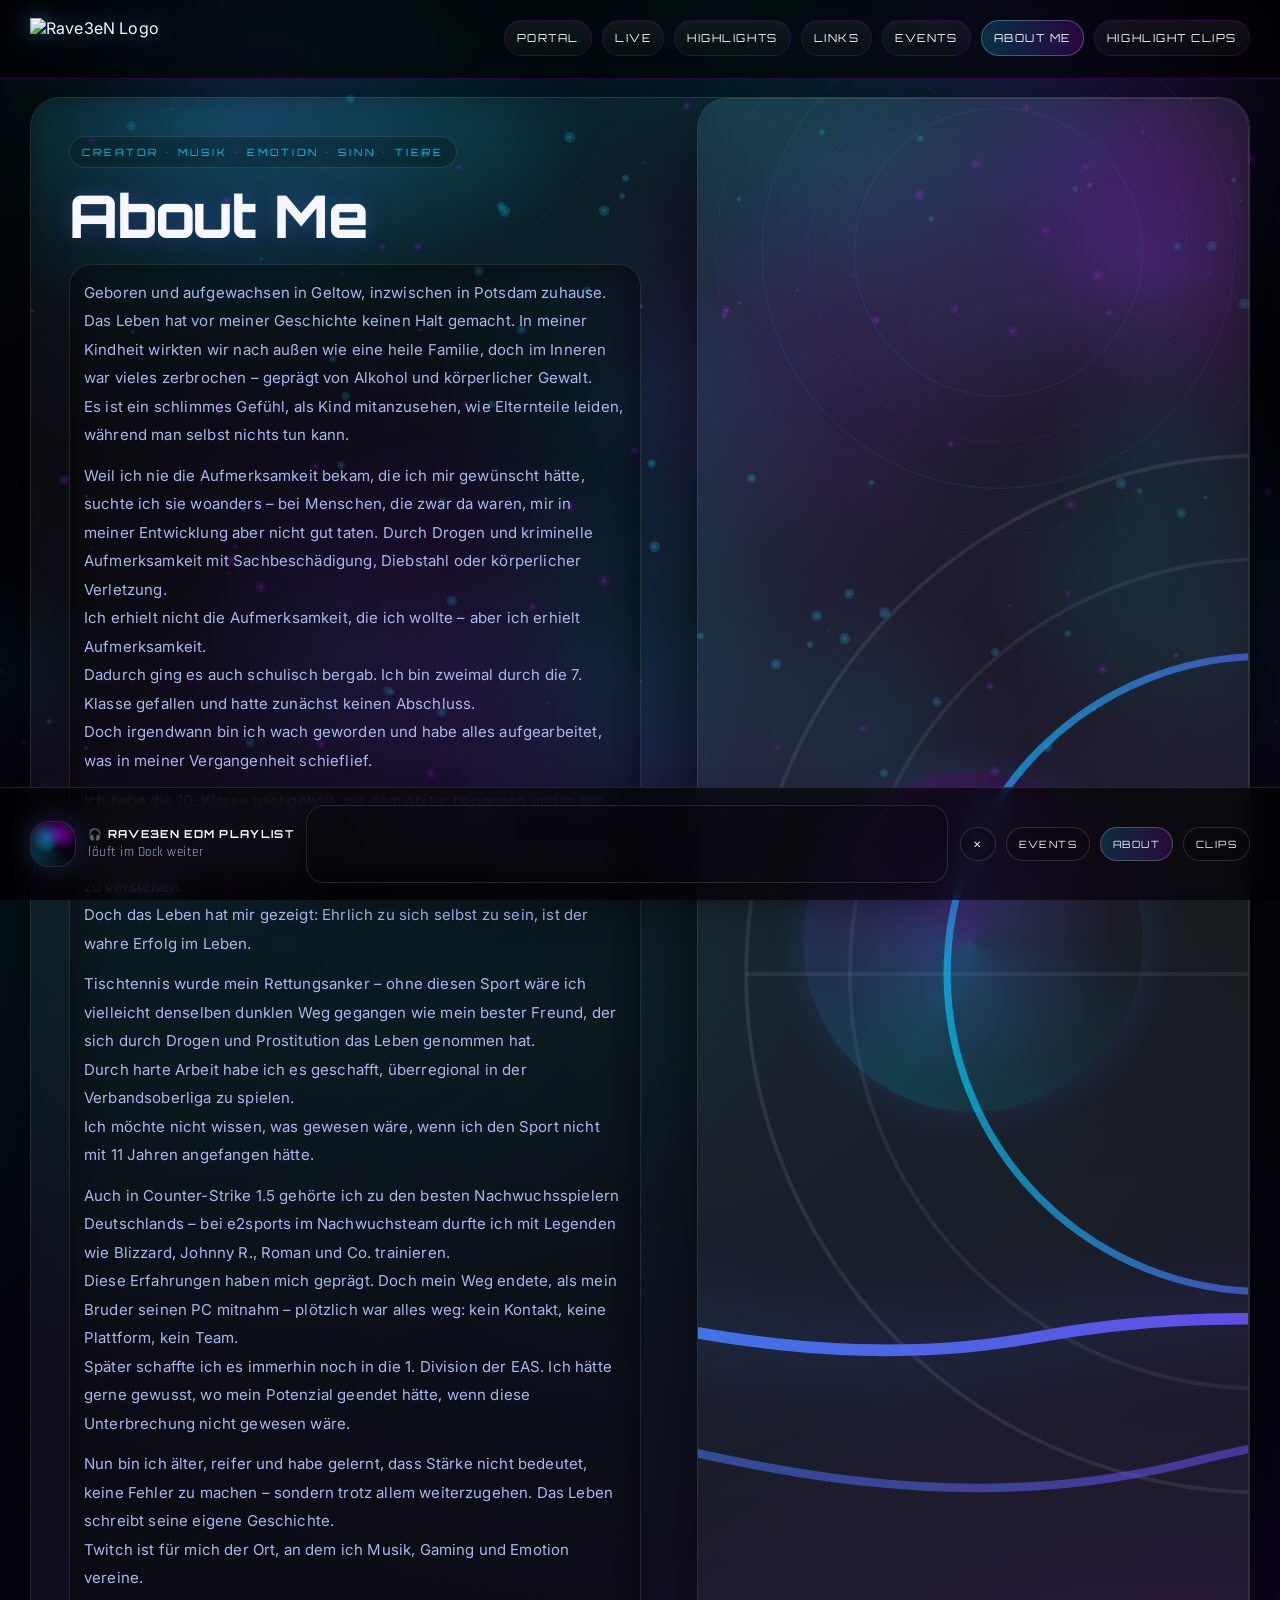
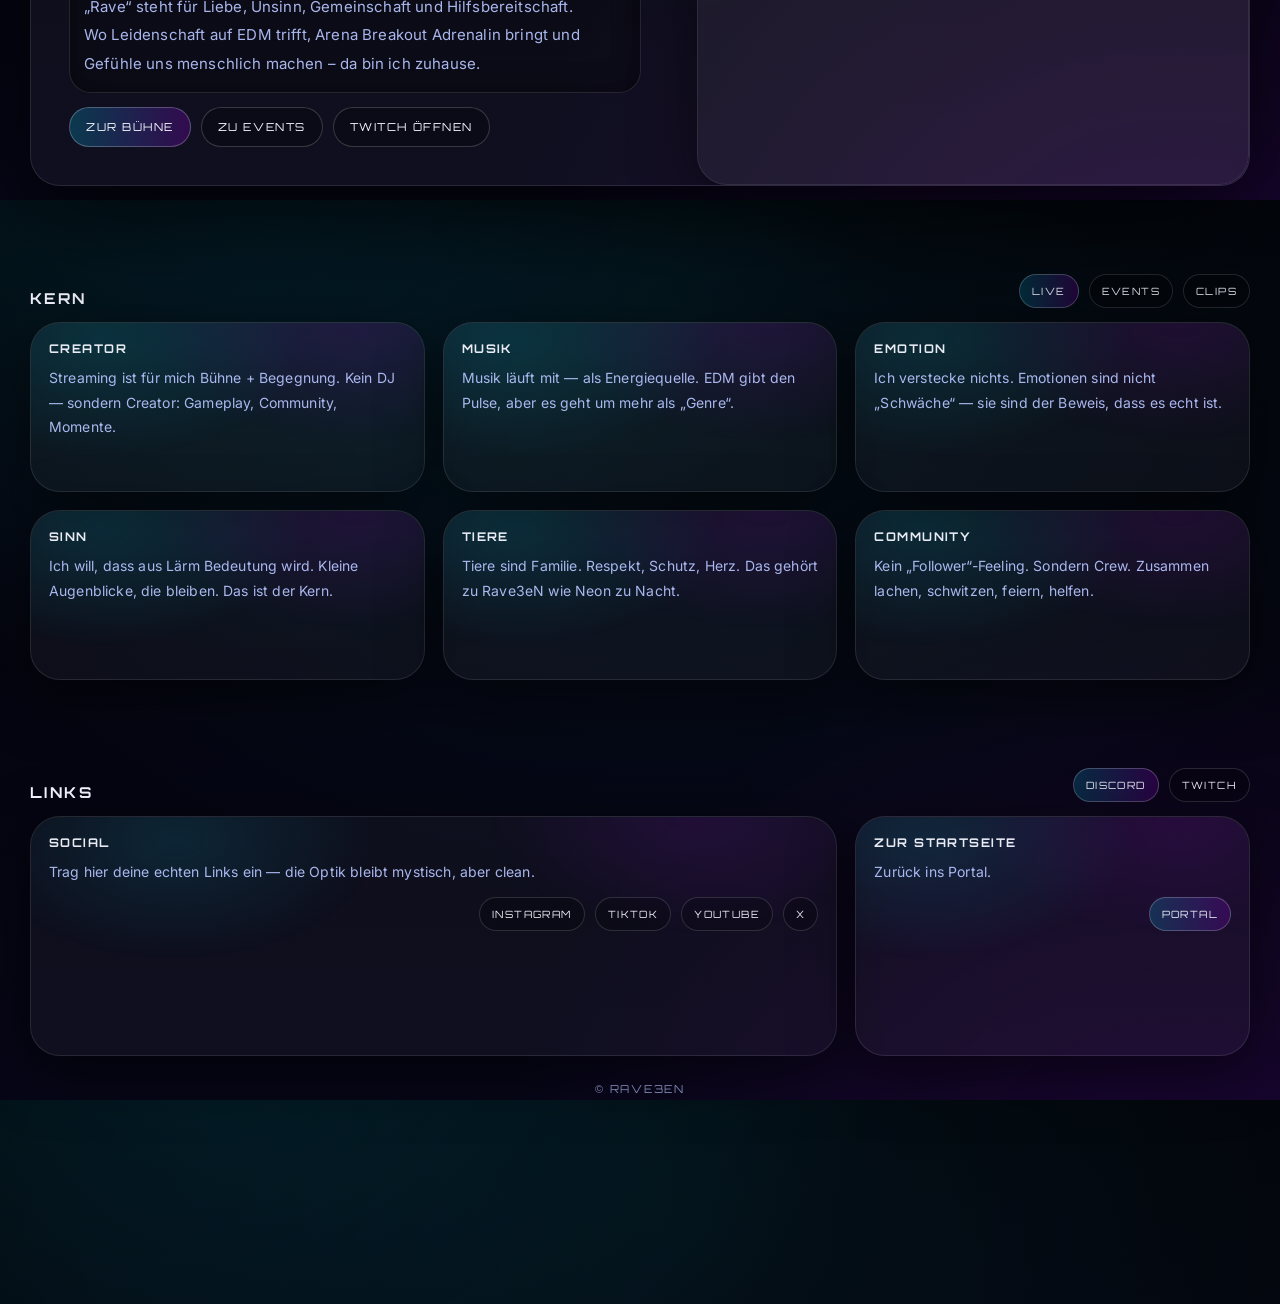
==== commit e29869da: "Update about.html" ====
--- a/about.html
+++ b/about.html
@@ -1,138 +1,1031 @@
 <!doctype html>
 <html lang="de">
 <head>
-<meta charset="utf-8"/>
-<meta name="viewport" content="width=device-width, initial-scale=1"/>
-<title>About Me — Rave3eN</title>
-<meta name="description" content="Rave3eN: EDM × Gaming × Community. Wer ich bin, wofür wir stehen und wie der Rave lebt. Meine Geschichte, Werte und Vision."/>
-<link rel="canonical" href="https://www.rave3en.de/about.html"/>
-<meta property="og:title" content="About Me — Rave3eN"/>
-<meta property="og:description" content="EDM, Gaming und Community — das ist Rave3eN. Meine Geschichte & Mission."/>
-<meta property="og:type" content="profile"/>
-<meta property="og:url" content="https://www.rave3en.de/about.html"/>
-<meta property="og:image" content="https://www.rave3en.de/me.jpg"/>
-<meta name="theme-color" content="#000000"/>
-
-<link rel="preconnect" href="https://fonts.googleapis.com">
-<link rel="preconnect" href="https://fonts.gstatic.com" crossorigin>
-<link href="https://fonts.googleapis.com/css2?family=Orbitron:wght@600;800&family=Inter:wght@300;500;700&display=swap" rel="stylesheet">
-
-<style data-pjax-id="about">
-:root{--bg:#000;--ink:#f4f7ff;--muted:#c9d8ff;--purple:#9b5cff;--blue:#00d2ff;--border:rgba(155,92,255,.24);--max:1180px;--r:18px;--rx:26px}
-*{box-sizing:border-box;margin:0;padding:0} html,body{height:100%}
-body{
-  background:
-    radial-gradient(900px 700px at 12% -8%, rgba(0,210,255,.10), transparent 60%),
-    radial-gradient(900px 700px at 88% 110%, rgba(155,92,255,.12), transparent 60%),
-    var(--bg);
-  color:var(--ink);font-family:"Inter",system-ui;overflow-x:hidden
-}
-header{position:fixed; inset:0 0 auto 0; z-index:60; background:rgba(0,0,0,.75); border-bottom:1px solid rgba(155,92,255,.24); backdrop-filter:blur(8px)}
-.head{max-width:var(--max); margin:0 auto; padding:12px 16px; display:flex; align-items:center; justify-content:space-between; gap:12px}
-.brand img{height:42px; filter:drop-shadow(0 0 10px var(--blue)) drop-shadow(0 0 14px var(--purple))}
-.name{font-family:"Orbitron"; text-transform:uppercase; font-weight:800; font-size:14px; background:linear-gradient(90deg,var(--blue),var(--purple)); -webkit-background-clip:text; -webkit-text-fill-color:transparent; background-size:200%; animation:flow 6s linear infinite}
-@keyframes flow{50%{background-position:100% 50%}}
-.nav{display:flex; gap:10px}
-.nav a{padding:10px 14px; border-radius:999px; font-family:"Orbitron"; letter-spacing:.16em; font-size:11px; color:#e7efff; background:rgba(255,255,255,.06); border:1px solid rgba(155,92,255,.22); text-transform:uppercase; text-decoration:none}
-.page{max-width:var(--max); margin:0 auto; padding:96px 16px 120px}
-
-.hero{position:relative; border-radius:var(--rx); overflow:hidden; isolation:isolate; border:1px solid var(--border); background:#06070f; box-shadow:0 0 40px rgba(0,210,255,.12), 0 0 40px rgba(155,92,255,.12); min-height:34vh; display:grid; place-items:center; text-align:center}
-.hero .beams{position:absolute; inset:-18%; mix-blend-mode:screen; filter:blur(1px); background:conic-gradient(from 0deg at 50% -10%, rgba(155,92,255,.10), transparent 40%), conic-gradient(from 180deg at 50% 110%, rgba(0,210,255,.10), transparent 40%); animation:spin 65s linear infinite}
-@keyframes spin{to{transform:rotate(360deg)}}
-.kicker{font-family:"Orbitron"; color:var(--blue); letter-spacing:.28em; text-transform:uppercase; font-size:12px; margin-bottom:8px}
-h1{font-family:"Orbitron"; font-size:clamp(30px,5.6vw,48px)}
-.sub{color:var(--muted); max-width:840px; margin:10px auto 0}
-
-.grid{display:grid; gap:14px; grid-template-columns:2fr 1fr; margin-top:18px}
-.card{background:rgba(255,255,255,.04); border:1px solid var(--border); border-radius:16px; padding:16px; box-shadow:0 0 26px rgba(0,210,255,.16), 0 0 42px rgba(155,92,255,.16)}
-.card h2,.card h3{font-family:"Orbitron"; margin-bottom:8px}
-.card p{color:var(--muted); line-height:1.68; margin:10px 0}
-.me{border-radius:14px; width:100%; display:block; border:1px solid var(--border)}
-.sideLinks a{color:var(--blue); text-decoration:none}
-@media(max-width:980px){.grid{grid-template-columns:1fr}}
-</style>
+  <meta charset="utf-8" />
+  <meta name="viewport" content="width=device-width,initial-scale=1" />
+  <title>Rave3eN — About Me</title>
+
+  <meta name="description" content="Rave3eN — Creator auf Twitch. Musik, Emotion, Sinn und Tiere." />
+  <link rel="canonical" href="https://www.rave3en.de/about.html" />
+  <meta name="theme-color" content="#030308" />
+
+  <link rel="preconnect" href="https://fonts.googleapis.com">
+  <link rel="preconnect" href="https://fonts.gstatic.com" crossorigin>
+  <link href="https://fonts.googleapis.com/css2?family=Orbitron:wght@600;800&family=Inter:wght@300;500;700&family=Rajdhani:wght@500;700&display=swap" rel="stylesheet">
+
+  <style>
+    :root{
+      --bg:#030308;
+      --bg2:#060617;
+      --ink:#f6f7ff;
+      --muted:#b7c6ff;
+
+      --blue:#00d5ff;
+      --purple:#b100ff;
+
+      --shadow: 0 26px 110px rgba(0,0,0,.80);
+      --shadow2: 0 16px 60px rgba(0,0,0,.55);
+
+      --r: 18px;
+      --rx: 30px;
+
+      --max: 1220px;
+      --hudH: 78px;
+      --dockH: 112px;
+
+      --padX: 40px;
+      --secY: 44px;
+      --gap: 18px;
+
+      --portalMin: 520px;
+    }
+
+    *{ box-sizing:border-box; }
+    html,body{ height:100%; }
+    html{ scroll-behavior:smooth; }
+    body{
+      margin:0;
+      color:var(--ink);
+      background:
+        radial-gradient(1100px 900px at 16% -10%, rgba(0,213,255,.10), transparent 62%),
+        radial-gradient(1100px 900px at 92% 110%, rgba(177,0,255,.12), transparent 62%),
+        radial-gradient(1300px 950px at 52% 12%, rgba(0,213,255,.06), transparent 65%),
+        linear-gradient(180deg, var(--bg), var(--bg2));
+      overflow-x:hidden;
+      font-family: Inter, system-ui, -apple-system, Segoe UI, Roboto, Arial, sans-serif;
+      letter-spacing:.01em;
+    }
+    a{ color:inherit; text-decoration:none; }
+    button{ font:inherit; }
+
+    :focus-visible{
+      outline: 2px solid rgba(0,213,255,.55);
+      outline-offset: 3px;
+      border-radius: 12px;
+    }
+
+    #fxMist, #fxMotes, #fxSigil {
+      position:fixed; inset:0;
+      z-index:0;
+      pointer-events:none;
+    }
+    .grain{
+      position:fixed; inset:0; z-index:1; pointer-events:none;
+      opacity:.10; mix-blend-mode: overlay;
+      background-image:url("data:image/svg+xml,%3Csvg xmlns='http://www.w3.org/2000/svg' width='220' height='220'%3E%3Cfilter id='n'%3E%3CfeTurbulence type='fractalNoise' baseFrequency='.85' numOctaves='2' stitchTiles='stitch'/%3E%3C/filter%3E%3Crect width='220' height='220' filter='url(%23n)' opacity='.75'/%3E%3C/svg%3E");
+    }
+
+    .content{
+      position:relative;
+      z-index:2;
+      padding-bottom: calc(var(--dockH) + 34px);
+    }
+    .wrap{
+      width:min(var(--max), calc(100% - var(--padX)));
+      margin:0 auto;
+    }
+    @media (max-width: 720px){
+      :root{ --padX: 26px; --secY: 34px; --gap: 14px; --portalMin: 0px; }
+    }
+    @media (max-width: 420px){
+      :root{ --padX: 22px; --secY: 30px; --gap: 12px; }
+    }
+
+    /* HUD */
+    .hud{
+      position:sticky; top:0; z-index:80;
+      background: rgba(0,0,0,.62);
+      border-bottom: 1px solid rgba(177,0,255,.22);
+      backdrop-filter: blur(14px);
+      -webkit-backdrop-filter: blur(14px);
+    }
+    .hud .row{
+      height: var(--hudH);
+      display:flex; align-items:center; justify-content:space-between;
+      gap: 14px;
+      padding: 12px 0;
+    }
+    .brand{
+      display:flex; align-items:center; gap:12px;
+      min-width: 120px;
+      flex: 0 0 auto;
+    }
+    .logo{
+      height:42px;
+      filter: drop-shadow(0 0 10px rgba(0,213,255,.35)) drop-shadow(0 0 14px rgba(177,0,255,.25));
+    }
+    .nav{ display:flex; align-items:center; justify-content:flex-end; flex:1 1 auto; min-width:0; }
+    .navScroll{
+      display:flex; gap:10px; align-items:center;
+      overflow-x:auto; overflow-y:hidden;
+      -webkit-overflow-scrolling: touch;
+      scrollbar-width: none;
+      min-width:0;
+      padding-bottom:2px;
+    }
+    .navScroll::-webkit-scrollbar{ display:none; }
+
+    .chip{
+      padding: 10px 12px;
+      border-radius: 999px;
+      border:1px solid rgba(177,0,255,.22);
+      background: linear-gradient(180deg, rgba(255,255,255,.06), rgba(255,255,255,.02));
+      font-family: Orbitron, sans-serif;
+      font-size: 11px;
+      letter-spacing:.14em;
+      text-transform:uppercase;
+      cursor:pointer;
+      user-select:none;
+      transition: transform .15s ease, border-color .15s ease, box-shadow .15s ease;
+      white-space:nowrap;
+      flex:0 0 auto;
+    }
+    .chip:hover{
+      transform: translateY(-1px);
+      border-color: rgba(255,255,255,.24);
+      box-shadow: 0 0 18px rgba(0,213,255,.18), 0 0 22px rgba(177,0,255,.16);
+    }
+    .chip.primary{
+      background: linear-gradient(90deg, rgba(0,213,255,.20), rgba(177,0,255,.20));
+      border-color: rgba(255,255,255,.24);
+    }
+    @media (max-width: 980px){
+      :root{ --hudH: 92px; }
+      .hud .row{ height:auto; }
+      .brand{ min-width: unset; }
+    }
+    @media (max-width: 560px){
+      .chip{ padding:9px 11px; font-size:10px; }
+      .navScroll{ justify-content:flex-start; }
+    }
+
+    section{ padding: var(--secY) 0; }
+
+    .panel{
+      position:relative;
+      border-radius: var(--rx);
+      border: 1px solid rgba(255,255,255,.10);
+      background: rgba(255,255,255,.04);
+      box-shadow: var(--shadow);
+      overflow:hidden;
+    }
+    .panel:before{
+      content:"";
+      position:absolute; inset:-2px;
+      background:
+        radial-gradient(720px 380px at 14% 0%, rgba(0,213,255,.18), transparent 60%),
+        radial-gradient(720px 380px at 90% 10%, rgba(177,0,255,.18), transparent 60%);
+      filter: blur(14px);
+      opacity:.92;
+      pointer-events:none;
+    }
+    .panel > *{ position:relative; z-index:1; }
+
+    .hero{
+      padding-top: 18px;
+    }
+    .heroGrid{
+      display:grid;
+      grid-template-columns: 1.08fr .92fr;
+      gap: var(--gap);
+      align-items:stretch;
+    }
+    @media (max-width: 980px){ .heroGrid{ grid-template-columns: 1fr; } }
+
+    .heroLeft{
+      padding: clamp(24px, 3.1vw, 38px);
+      min-height: var(--portalMin);
+      display:flex;
+      flex-direction:column;
+    }
+    .kicker{
+      display:inline-flex;
+      width: fit-content;
+      padding: 9px 12px;
+      border-radius:999px;
+      border:1px solid rgba(255,255,255,.12);
+      background: rgba(0,0,0,.22);
+      font-family: Orbitron, sans-serif;
+      letter-spacing:.30em;
+      text-transform:uppercase;
+      font-size: 10px;
+      color: rgba(0,213,255,.92);
+      margin-bottom: 2px;
+    }
+    .title{
+      margin: 14px 0 10px;
+      font-family: Orbitron, sans-serif;
+      font-weight: 800;
+      font-size: clamp(34px, 4.6vw, 64px);
+      line-height: 1.08;
+      letter-spacing: -0.02em;
+      text-shadow: 0 0 20px rgba(0,213,255,.16), 0 0 30px rgba(177,0,255,.16);
+    }
+
+    /* Story block (dein Text) */
+    .story{
+      margin-top: 6px;
+      padding: 14px 14px;
+      border-radius: 22px;
+      border: 1px solid rgba(255,255,255,.10);
+      background: rgba(0,0,0,.20);
+      box-shadow: inset 0 0 30px rgba(0,0,0,.45);
+    }
+    .story p{
+      margin: 0 0 12px;
+      color: rgba(183,198,255,.92);
+      font-size: 15px;
+      line-height: 1.9;
+    }
+    .story p:last-child{ margin-bottom: 0; }
+
+    .ctaRow{
+      display:flex;
+      gap:10px;
+      flex-wrap:wrap;
+      margin-top: 14px;
+    }
+    .btn{
+      display:inline-flex; align-items:center; justify-content:center;
+      padding: 12px 16px;
+      border-radius: 999px;
+      border:1px solid rgba(255,255,255,.18);
+      background: rgba(0,0,0,.22);
+      font-family: Orbitron, sans-serif;
+      letter-spacing:.14em;
+      text-transform:uppercase;
+      font-size: 11px;
+      cursor:pointer;
+      user-select:none;
+      transition: transform .15s ease, border-color .15s ease, box-shadow .15s ease;
+      white-space:nowrap;
+    }
+    .btn:hover{
+      transform: translateY(-1px);
+      border-color: rgba(255,255,255,.26);
+      box-shadow: 0 0 24px rgba(0,213,255,.14), 0 0 24px rgba(177,0,255,.12);
+    }
+    .btn.primary{
+      background: linear-gradient(90deg, rgba(0,213,255,.22), rgba(177,0,255,.22));
+      border-color: rgba(255,255,255,.24);
+    }
+
+    /* Sigil tile (about-page friendly) */
+    .sigilTile{
+      position:relative;
+      border-radius: var(--rx);
+      overflow:hidden;
+      min-height: var(--portalMin);
+      border: 1px solid rgba(255,255,255,.10);
+      background: rgba(255,255,255,.03);
+      box-shadow: var(--shadow2);
+      isolation:isolate;
+    }
+    @media (max-width: 980px){
+      .sigilTile{ min-height: 360px; aspect-ratio: 4/5; }
+    }
+    @media (max-width: 520px){
+      .sigilTile{ aspect-ratio: 3/4; }
+    }
+
+    .sigilBg{ position:absolute; inset:0; z-index:0; }
+    .sigilBg svg{ width:100%; height:100%; display:block; }
+
+    .sigilCenter{
+      position:absolute; inset:0; z-index:1;
+      display:grid; place-items:center;
+      pointer-events:none;
+    }
+    .sigilHalo{
+      width: min(66%, 340px);
+      aspect-ratio:1/1;
+      border-radius:999px;
+      background:
+        radial-gradient(circle at 50% 50%, rgba(0,213,255,.14), transparent 58%),
+        radial-gradient(circle at 50% 50%, rgba(177,0,255,.14), transparent 62%),
+        conic-gradient(from 90deg,
+          rgba(0,213,255,.00),
+          rgba(0,213,255,.20),
+          rgba(177,0,255,.20),
+          rgba(0,213,255,.00));
+      opacity:.85;
+      box-shadow: 0 0 46px rgba(0,213,255,.12), 0 0 46px rgba(177,0,255,.10);
+      animation: haloBreath 6.2s ease-in-out infinite;
+    }
+    @keyframes haloBreath{
+      0%,100%{ transform: scale(.98); opacity:.78; }
+      50%{ transform: scale(1.03); opacity:.92; }
+    }
+    .sigilLogo{
+      position:absolute;
+      width: min(44%, 240px);
+      height:auto;
+      opacity:.96;
+      filter:
+        drop-shadow(0 0 12px rgba(0,213,255,.22))
+        drop-shadow(0 0 16px rgba(177,0,255,.20));
+      animation: sigilSpin 22s linear infinite;
+      transform-origin: 50% 50%;
+    }
+    @keyframes sigilSpin{ to{ transform: rotate(360deg); } }
+
+    /* Radar rune overlay */
+    .runeLayer{
+      position:absolute;
+      inset:0;
+      z-index:2;
+      display:grid;
+      place-items:center;
+      pointer-events:none;
+      opacity:0;
+      mix-blend-mode: screen;
+    }
+    .runeLayer svg{
+      width: min(78%, 430px);
+      aspect-ratio:1/1;
+      transform: scale(.96) rotate(-12deg);
+      filter:
+        drop-shadow(0 0 14px rgba(0,213,255,.14))
+        drop-shadow(0 0 18px rgba(177,0,255,.12));
+    }
+    .sigilTile.radar .runeLayer{ opacity:1; animation: runeFade 1.7s ease-out both; }
+    @keyframes runeFade{
+      0%{ opacity:0; }
+      12%{ opacity:.95; }
+      75%{ opacity:.38; }
+      100%{ opacity:0; }
+    }
+    .sigilTile.radar .radar{
+      transform-origin: 300px 300px;
+      animation: radarSweep 1.6s cubic-bezier(.4,.0,.2,1) both;
+    }
+    @keyframes radarSweep{
+      0%{ transform: rotate(-90deg); opacity:0; }
+      10%{ opacity:1; }
+      90%{ opacity:.85; }
+      100%{ transform: rotate(270deg); opacity:0; }
+    }
+
+    /* Sections */
+    .sectionHead{
+      display:flex; align-items:flex-end; justify-content:space-between;
+      gap: 12px;
+      margin: 0 0 14px;
+    }
+    h2{
+      margin:0;
+      font-family: Orbitron, sans-serif;
+      font-size: 15px;
+      letter-spacing:.16em;
+      text-transform:uppercase;
+    }
+    .tools{ display:flex; gap:10px; flex-wrap:wrap; justify-content:flex-end; }
+
+    .pill{
+      padding: 10px 12px;
+      border-radius: 999px;
+      border:1px solid rgba(255,255,255,.14);
+      background: rgba(0,0,0,.22);
+      font-family: Orbitron, sans-serif;
+      font-size: 10px;
+      letter-spacing:.14em;
+      text-transform:uppercase;
+      cursor:pointer;
+      user-select:none;
+      transition: transform .15s ease, border-color .15s ease, box-shadow .15s ease;
+      white-space:nowrap;
+      color: rgba(246,247,255,.96);
+    }
+    .pill:hover{
+      transform: translateY(-1px);
+      border-color: rgba(255,255,255,.22);
+      box-shadow: 0 0 18px rgba(0,213,255,.12), 0 0 18px rgba(177,0,255,.10);
+    }
+    .pill.primary{
+      border-color: rgba(255,255,255,.22);
+      background: linear-gradient(90deg, rgba(0,213,255,.18), rgba(177,0,255,.18));
+    }
+
+    .grid{
+      display:grid;
+      grid-template-columns: repeat(12, 1fr);
+      gap: var(--gap);
+    }
+    .card{
+      grid-column: span 4;
+      padding: 18px;
+      border-radius: var(--rx);
+      border: 1px solid rgba(255,255,255,.10);
+      background: rgba(255,255,255,.04);
+      box-shadow: var(--shadow2);
+      position:relative;
+      overflow:hidden;
+      transition: transform .18s ease, border-color .18s ease;
+      min-height: 170px;
+    }
+    .card:hover{ transform: translateY(-3px); border-color: rgba(255,255,255,.22); }
+    .card:after{
+      content:"";
+      position:absolute; inset:-1px;
+      background:
+        radial-gradient(340px 200px at 18% 10%, rgba(0,213,255,.13), transparent 62%),
+        radial-gradient(340px 200px at 82% 0%, rgba(177,0,255,.13), transparent 62%);
+      opacity:.92;
+      pointer-events:none;
+    }
+    .card > *{ position:relative; z-index:1; }
+    .card h3{
+      margin:0 0 10px;
+      font-family: Orbitron, sans-serif;
+      text-transform:uppercase;
+      letter-spacing:.12em;
+      font-size: 12px;
+      opacity:.95;
+    }
+    .card p{ margin:0; color: rgba(183,198,255,.92); line-height:1.75; font-size: 14px; }
+
+    .card.big{ grid-column: span 8; min-height: 240px; }
+    @media (max-width: 980px){
+      .card{ grid-column: span 6; }
+      .card.big{ grid-column: span 12; }
+    }
+    @media (max-width: 640px){
+      .card{ grid-column: span 12; }
+    }
+
+    footer{
+      padding: 26px 0 18px;
+      color: rgba(183,198,255,.78);
+      font-family: Orbitron, sans-serif;
+      letter-spacing:.16em;
+      text-transform:uppercase;
+      font-size: 11px;
+      text-align:center;
+    }
+
+    /* Spotify Dock */
+    .dock{
+      position:fixed; left:0; right:0; bottom:0;
+      z-index:95;
+      background: rgba(0,0,0,.62);
+      border-top: 1px solid rgba(255,255,255,.12);
+      backdrop-filter: blur(14px);
+      -webkit-backdrop-filter: blur(14px);
+    }
+    .dock .row{
+      height: var(--dockH);
+      display:flex; align-items:center; justify-content:space-between;
+      gap: 12px;
+      padding: 12px 0;
+    }
+    .dockLeft{
+      display:flex; align-items:center; gap:12px;
+      min-width: 220px;
+    }
+    .orb{
+      width:46px; height:46px; border-radius: 18px;
+      border:1px solid rgba(255,255,255,.14);
+      background:
+        radial-gradient(22px 22px at 35% 35%, rgba(0,213,255,.48), transparent 70%),
+        radial-gradient(22px 22px at 70% 30%, rgba(177,0,255,.48), transparent 70%),
+        rgba(0,0,0,.18);
+      box-shadow: 0 0 28px rgba(0,213,255,.14), 0 0 28px rgba(177,0,255,.12);
+      position:relative; overflow:hidden;
+    }
+    .orb:after{
+      content:"";
+      position:absolute; inset:-16px;
+      background: conic-gradient(from 120deg,
+        rgba(0,213,255,0),
+        rgba(0,213,255,.35),
+        rgba(177,0,255,.35),
+        rgba(0,213,255,0));
+      opacity:.62;
+      animation: spin 7.8s linear infinite;
+    }
+    @keyframes spin { to { transform: rotate(360deg); } }
+
+    .dockText strong{
+      display:block;
+      font-family: Orbitron, sans-serif;
+      letter-spacing:.12em;
+      text-transform:uppercase;
+      font-size: 11px;
+      line-height:1.2;
+    }
+    .dockText span{
+      display:block;
+      color: rgba(183,198,255,.88);
+      font-family: Rajdhani, sans-serif;
+      letter-spacing:.04em;
+      font-size: 13px;
+      margin-top: 3px;
+    }
+    .dockMid{
+      flex:1;
+      display:flex;
+      justify-content:center;
+      min-width: 260px;
+    }
+    .spotifyFrame{
+      width: min(700px, 100%);
+      height: 78px;
+      border-radius: 18px;
+      overflow:hidden;
+      border:1px solid rgba(255,255,255,.12);
+      background: rgba(0,0,0,.26);
+      box-shadow: 0 12px 40px rgba(0,0,0,.55);
+    }
+    .spotifyFrame iframe{ width:100%; height:100%; border:0; }
+
+    .dockRight{
+      display:flex; align-items:center; gap:10px;
+      justify-content:flex-end; flex-wrap:wrap;
+      min-width: 220px;
+    }
+    @media (max-width: 980px){
+      :root{ --dockH: 150px; }
+      .dock .row{ height:auto; align-items:flex-start; padding: 12px 0 14px; }
+      .dockMid{ width:100%; order: 3; justify-content:stretch; }
+      .spotifyFrame{ width:100%; height: 92px; }
+      .dockLeft{ order: 1; }
+      .dockRight{ order: 2; min-width: unset; }
+      .dockLeft, .dockRight{ min-width: unset; }
+    }
+
+    .reveal{ opacity:0; transform: translateY(14px); transition: opacity .7s ease, transform .7s ease; }
+    .reveal.on{ opacity:1; transform: translateY(0); }
+  </style>
 </head>
+
 <body>
-
-<header>
-  <div class="head">
-    <div class="brand">
-      <a href="index.html" data-pjax style="display:flex;align-items:center;gap:12px;text-decoration:none">
-        <img src="logo%20druck.png" alt="Rave3eN Logo"/><div class="name">RAVE3EN</div>
-      </a>
+  <canvas id="fxMist"></canvas>
+  <canvas id="fxMotes"></canvas>
+  <canvas id="fxSigil"></canvas>
+  <div class="grain"></div>
+
+  <div class="content">
+    <div class="hud">
+      <div class="wrap">
+        <div class="row">
+          <div class="brand">
+            <a href="index.html" style="display:flex;align-items:center;gap:12px;">
+              <img class="logo" src="logo%20druck.png" alt="Rave3eN Logo" />
+            </a>
+          </div>
+
+          <div class="nav" aria-label="Navigation">
+            <div class="navScroll">
+              <a class="chip" href="index.html#portal">Portal</a>
+              <a class="chip" href="index.html#stage">Live</a>
+              <a class="chip" href="index.html#vault">Highlights</a>
+              <a class="chip" href="index.html#portale">Links</a>
+
+              <a class="chip" href="events.html">Events</a>
+              <a class="chip primary" href="about.html">About Me</a>
+              <a class="chip" href="highlight-clips.html">Highlight Clips</a>
+            </div>
+          </div>
+        </div>
+      </div>
     </div>
-    <nav class="nav" aria-label="Navigation">
-      <a href="events.html" data-pjax>Events</a>
-      <a href="about.html" aria-current="page" data-pjax>About Me</a>
-      <a href="highlight-clips.html" data-pjax>Highlight Clips</a>
-    </nav>
+
+    <main>
+      <!-- HERO -->
+      <section class="hero" id="about">
+        <div class="wrap">
+          <div class="panel reveal">
+            <div class="heroGrid">
+              <div class="heroLeft">
+                <div class="kicker">creator • musik • emotion • sinn • tiere</div>
+                <div class="title">About Me</div>
+
+                <!-- DEIN ORIGINALTEXT -->
+                <div class="story">
+                  <p>
+                    Geboren und aufgewachsen in Geltow, inzwischen in Potsdam zuhause.<br/>
+                    Das Leben hat vor meiner Geschichte keinen Halt gemacht. In meiner Kindheit wirkten wir nach außen wie eine heile Familie, doch im Inneren war vieles zerbrochen – geprägt von Alkohol und körperlicher Gewalt.<br/>
+                    Es ist ein schlimmes Gefühl, als Kind mitanzusehen, wie Elternteile leiden, während man selbst nichts tun kann.
+                  </p>
+
+                  <p>
+                    Weil ich nie die Aufmerksamkeit bekam, die ich mir gewünscht hätte, suchte ich sie woanders – bei Menschen, die zwar da waren, mir in meiner Entwicklung aber nicht gut taten. Durch Drogen und kriminelle Aufmerksamkeit mit Sachbeschädigung, Diebstahl oder körperlicher Verletzung.<br/>
+                    Ich erhielt nicht die Aufmerksamkeit, die ich wollte – aber ich erhielt Aufmerksamkeit.<br/>
+                    Dadurch ging es auch schulisch bergab. Ich bin zweimal durch die 7. Klasse gefallen und hatte zunächst keinen Abschluss.<br/>
+                    Doch irgendwann bin ich wach geworden und habe alles aufgearbeitet, was in meiner Vergangenheit schieflief.
+                  </p>
+
+                  <p>
+                    Ich habe die 10. Klasse nachgeholt, mit dem Abitur begonnen und in der 12ten Klasse gemerkt, dass ich eher der praktische Typ bin.<br/>
+                    Musik ist meine Leidenschaft und Psychologie hilft mir, Menschen besser zu verstehen.<br/>
+                    Doch das Leben hat mir gezeigt: Ehrlich zu sich selbst zu sein, ist der wahre Erfolg im Leben.
+                  </p>
+
+                  <p>
+                    Tischtennis wurde mein Rettungsanker – ohne diesen Sport wäre ich vielleicht denselben dunklen Weg gegangen wie mein bester Freund, der sich durch Drogen und Prostitution das Leben genommen hat.<br/>
+                    Durch harte Arbeit habe ich es geschafft, überregional in der Verbandsoberliga zu spielen.<br/>
+                    Ich möchte nicht wissen, was gewesen wäre, wenn ich den Sport nicht mit 11 Jahren angefangen hätte.
+                  </p>
+
+                  <p>
+                    Auch in Counter-Strike 1.5 gehörte ich zu den besten Nachwuchsspielern Deutschlands – bei e2sports im Nachwuchsteam durfte ich mit Legenden wie Blizzard, Johnny R., Roman und Co. trainieren.<br/>
+                    Diese Erfahrungen haben mich geprägt. Doch mein Weg endete, als mein Bruder seinen PC mitnahm – plötzlich war alles weg: kein Kontakt, keine Plattform, kein Team.<br/>
+                    Später schaffte ich es immerhin noch in die 1. Division der EAS. Ich hätte gerne gewusst, wo mein Potenzial geendet hätte, wenn diese Unterbrechung nicht gewesen wäre.
+                  </p>
+
+                  <p>
+                    Nun bin ich älter, reifer und habe gelernt, dass Stärke nicht bedeutet, keine Fehler zu machen – sondern trotz allem weiterzugehen. Das Leben schreibt seine eigene Geschichte.<br/>
+                    Twitch ist für mich der Ort, an dem ich Musik, Gaming und Emotion vereine.<br/>
+                    „Rave“ steht für Liebe, Unsinn, Gemeinschaft und Hilfsbereitschaft.<br/>
+                    Wo Leidenschaft auf EDM trifft, Arena Breakout Adrenalin bringt und Gefühle uns menschlich machen – da bin ich zuhause.
+                  </p>
+                </div>
+
+                <div class="ctaRow">
+                  <a class="btn primary" href="index.html#stage">Zur Bühne</a>
+                  <a class="btn" href="events.html">Zu Events</a>
+                  <a class="btn" href="https://www.twitch.tv/Rave3eN" target="_blank" rel="noreferrer">Twitch öffnen</a>
+                </div>
+              </div>
+
+              <div class="sigilTile reveal" id="aboutSigil" aria-hidden="true">
+                <div class="sigilBg">
+                  <svg viewBox="0 0 900 520" preserveAspectRatio="xMidYMid slice">
+                    <defs>
+                      <radialGradient id="p1a" cx="22%" cy="12%" r="90%">
+                        <stop offset="0%" stop-color="rgba(0,213,255,.55)"/>
+                        <stop offset="55%" stop-color="rgba(0,213,255,.10)"/>
+                        <stop offset="100%" stop-color="rgba(0,0,0,0)"/>
+                      </radialGradient>
+                      <radialGradient id="p2a" cx="86%" cy="8%" r="90%">
+                        <stop offset="0%" stop-color="rgba(177,0,255,.55)"/>
+                        <stop offset="55%" stop-color="rgba(177,0,255,.10)"/>
+                        <stop offset="100%" stop-color="rgba(0,0,0,0)"/>
+                      </radialGradient>
+                      <linearGradient id="lna" x1="0" x2="1">
+                        <stop offset="0" stop-color="rgba(0,213,255,.95)"/>
+                        <stop offset="1" stop-color="rgba(177,0,255,.95)"/>
+                      </linearGradient>
+                      <filter id="blura"><feGaussianBlur stdDeviation="10"/></filter>
+                    </defs>
+
+                    <rect width="900" height="520" fill="rgba(255,255,255,.02)"/>
+                    <circle cx="210" cy="130" r="310" fill="url(#p1a)"/>
+                    <circle cx="760" cy="120" r="350" fill="url(#p2a)"/>
+
+                    <g opacity=".68">
+                      <circle cx="540" cy="270" r="160" fill="none" stroke="rgba(255,255,255,.12)" stroke-width="1.2"/>
+                      <circle cx="540" cy="270" r="128" fill="none" stroke="rgba(255,255,255,.10)" stroke-width="1.2"/>
+                      <circle cx="540" cy="270" r="98"  fill="none" stroke="url(#lna)" stroke-width="2.2"/>
+                      <path d="M540 110 L540 430" stroke="rgba(255,255,255,.10)" stroke-width="1.2"/>
+                      <path d="M380 270 L700 270" stroke="rgba(255,255,255,.10)" stroke-width="1.2"/>
+                    </g>
+
+                    <path d="M0,368 C200,286 320,410 470,382 C610,356 720,430 852,402 C880,396 892,384 900,392"
+                          fill="none" stroke="url(#lna)" stroke-width="3.6" opacity=".92"/>
+                    <path d="M0,398 C230,322 350,464 520,420 C668,382 748,498 870,452"
+                          fill="none" stroke="url(#lna)" stroke-width="2.6" opacity=".54"/>
+                    <path d="M0,368 C200,286 320,410 470,382 C610,356 720,430 852,402 C880,396 892,384 900,392"
+                          fill="none" stroke="url(#lna)" stroke-width="18" opacity=".12" filter="url(#blura)"/>
+                  </svg>
+                </div>
+
+                <div class="sigilCenter">
+                  <div class="sigilHalo"></div>
+                  <img class="sigilLogo" src="logo%20druck.png" alt="" />
+                </div>
+
+                <div class="runeLayer" aria-hidden="true">
+                  <svg viewBox="0 0 600 600">
+                    <defs>
+                      <linearGradient id="rgA" x1="0" x2="1">
+                        <stop offset="0" stop-color="rgba(0,213,255,1)"/>
+                        <stop offset="1" stop-color="rgba(177,0,255,1)"/>
+                      </linearGradient>
+                      <radialGradient id="scanGlowA">
+                        <stop offset="0%" stop-color="rgba(255,255,255,0.0)"/>
+                        <stop offset="60%" stop-color="rgba(0,213,255,0.32)"/>
+                        <stop offset="100%" stop-color="rgba(177,0,255,0.0)"/>
+                      </radialGradient>
+                      <filter id="scanBlurA"><feGaussianBlur stdDeviation="3"/></filter>
+                    </defs>
+
+                    <circle cx="300" cy="300" r="230" fill="none" stroke="rgba(255,255,255,.14)" stroke-width="2"/>
+                    <circle cx="300" cy="300" r="208" fill="none" stroke="rgba(255,255,255,.18)" stroke-width="10"
+                      stroke-dasharray="10 18" stroke-linecap="round"/>
+                    <circle cx="300" cy="300" r="182" fill="none" stroke="rgba(255,255,255,.10)" stroke-width="2"/>
+
+                    <g class="radar">
+                      <path d="M300 300 L300 40 A260 260 0 0 1 560 300 Z"
+                        fill="url(#scanGlowA)" opacity="0.9" filter="url(#scanBlurA)"/>
+                      <path d="M300 300 L300 40"
+                        stroke="url(#rgA)" stroke-width="3" stroke-linecap="round"/>
+                    </g>
+                  </svg>
+                </div>
+              </div>
+            </div>
+          </div>
+        </div>
+      </section>
+
+      <!-- CORE CARDS -->
+      <section id="core">
+        <div class="wrap">
+          <div class="sectionHead">
+            <h2>Kern</h2>
+            <div class="tools">
+              <a class="pill primary" href="index.html#stage">Live</a>
+              <a class="pill" href="events.html">Events</a>
+              <a class="pill" href="highlight-clips.html">Clips</a>
+            </div>
+          </div>
+
+          <div class="grid">
+            <div class="card reveal">
+              <h3>Creator</h3>
+              <p>Streaming ist für mich Bühne + Begegnung. Kein DJ — sondern Creator: Gameplay, Community, Momente.</p>
+            </div>
+
+            <div class="card reveal">
+              <h3>Musik</h3>
+              <p>Musik läuft mit — als Energiequelle. EDM gibt den Pulse, aber es geht um mehr als „Genre“.</p>
+            </div>
+
+            <div class="card reveal">
+              <h3>Emotion</h3>
+              <p>Ich verstecke nichts. Emotionen sind nicht „Schwäche“ — sie sind der Beweis, dass es echt ist.</p>
+            </div>
+
+            <div class="card reveal">
+              <h3>Sinn</h3>
+              <p>Ich will, dass aus Lärm Bedeutung wird. Kleine Augenblicke, die bleiben. Das ist der Kern.</p>
+            </div>
+
+            <div class="card reveal">
+              <h3>Tiere</h3>
+              <p>Tiere sind Familie. Respekt, Schutz, Herz. Das gehört zu Rave3eN wie Neon zu Nacht.</p>
+            </div>
+
+            <div class="card reveal">
+              <h3>Community</h3>
+              <p>Kein „Follower“-Feeling. Sondern Crew. Zusammen lachen, schwitzen, feiern, helfen.</p>
+            </div>
+          </div>
+        </div>
+      </section>
+
+      <!-- LINKS / SOCIAL -->
+      <section id="links">
+        <div class="wrap">
+          <div class="sectionHead">
+            <h2>Links</h2>
+            <div class="tools">
+              <a class="pill primary" href="https://discord.gg/DEIN_INVITE" target="_blank" rel="noreferrer">Discord</a>
+              <a class="pill" href="https://www.twitch.tv/Rave3eN" target="_blank" rel="noreferrer">Twitch</a>
+            </div>
+          </div>
+
+          <div class="grid">
+            <div class="card big reveal">
+              <h3>Social</h3>
+              <p>Trag hier deine echten Links ein — die Optik bleibt mystisch, aber clean.</p>
+              <div class="tools" style="margin-top:12px;">
+                <a class="pill" href="https://instagram.com/" target="_blank" rel="noreferrer">Instagram</a>
+                <a class="pill" href="https://tiktok.com/" target="_blank" rel="noreferrer">TikTok</a>
+                <a class="pill" href="https://youtube.com/" target="_blank" rel="noreferrer">YouTube</a>
+                <a class="pill" href="https://x.com/" target="_blank" rel="noreferrer">X</a>
+              </div>
+            </div>
+
+            <div class="card reveal">
+              <h3>Zur Startseite</h3>
+              <p>Zurück ins Portal.</p>
+              <div class="tools" style="margin-top:12px;">
+                <a class="pill primary" href="index.html">Portal</a>
+              </div>
+            </div>
+          </div>
+
+          <footer>© Rave3eN</footer>
+        </div>
+      </section>
+    </main>
   </div>
-</header>
-
-<main class="page" id="pjax-root">
-  <section class="hero" aria-label="About">
-    <div class="beams" aria-hidden="true"></div>
-    <div class="copy">
-      <div class="kicker">RAVE3EN</div>
-      <h1>About Me</h1>
-      <p class="sub">Ich bin Daniel — Rave3eN. EDM im Herzen, Gaming im Blut, Community im Fokus.</p>
+
+  <!-- Spotify Dock -->
+  <div class="dock" id="playerDock" role="region" aria-label="Spotify Player">
+    <div class="wrap">
+      <div class="row">
+        <div class="dockLeft">
+          <div class="orb" aria-hidden="true"></div>
+          <div class="dockText">
+            <strong>🎧 Rave3eN EDM Playlist</strong>
+            <span>läuft im Dock weiter</span>
+          </div>
+        </div>
+
+        <div class="dockMid">
+          <div class="spotifyFrame" id="dockBody">
+            <iframe
+              src="https://open.spotify.com/embed/playlist/1RUL905g3PozmTWp8fAZCs?utm_source=generator&theme=0"
+              allow="autoplay; clipboard-write; encrypted-media; fullscreen; picture-in-picture"
+              loading="lazy"
+              referrerpolicy="strict-origin-when-cross-origin"></iframe>
+          </div>
+        </div>
+
+        <div class="dockRight">
+          <button class="pill" id="dockClose" type="button" aria-label="Player schließen">✕</button>
+          <a class="pill" href="events.html">Events</a>
+          <a class="pill primary" href="about.html">About</a>
+          <a class="pill" href="highlight-clips.html">Clips</a>
+        </div>
+      </div>
     </div>
-  </section>
-
-  <section class="grid" aria-label="About Content">
-    <!-- Linke Hauptspalte -->
-    <article class="card">
-      <h2>Meine Geschichte</h2>
-
-      <p>Geboren und aufgewachsen in Geltow, inzwischen in Potsdam zuhause.<br/>
-      Das Leben hat vor meiner Geschichte keinen Halt gemacht. In meiner Kindheit wirkten wir nach außen wie eine heile Familie, doch im Inneren war vieles zerbrochen – geprägt von Alkohol und körperlicher Gewalt.<br/>
-      Es ist ein schlimmes Gefühl, als Kind mitanzusehen, wie Elternteile leiden, während man selbst nichts tun kann.</p>
-
-      <p>Weil ich nie die Aufmerksamkeit bekam, die ich mir gewünscht hätte, suchte ich sie woanders – bei Menschen, die zwar da waren, mir in meiner Entwicklung aber nicht gut taten. Durch Drogen und kriminelle Aufmerksamkeit mit Sachbeschädigung, Diebstahl oder körperlicher Verletzung.<br/>
-      Ich erhielt nicht die Aufmerksamkeit, die ich wollte – aber ich erhielt Aufmerksamkeit.<br/>
-      Dadurch ging es auch schulisch bergab. Ich bin zweimal durch die 7. Klasse gefallen und hatte zunächst keinen Abschluss.<br/>
-      Doch irgendwann bin ich wach geworden und habe alles aufgearbeitet, was in meiner Vergangenheit schieflief.</p>
-
-      <p>Ich habe die 10. Klasse nachgeholt, mit dem Abitur begonnen und in der 12ten Klasse gemerkt, dass ich eher der praktische Typ bin.<br/>
-      Musik ist meine Leidenschaft und Psychologie hilft mir, Menschen besser zu verstehen.<br/>
-      Doch das Leben hat mir gezeigt: Ehrlich zu sich selbst zu sein, ist der wahre Erfolg im Leben.</p>
-
-      <p>Tischtennis wurde mein Rettungsanker – ohne diesen Sport wäre ich vielleicht denselben dunklen Weg gegangen wie mein bester Freund, der sich durch Drogen und Prostitution das Leben genommen hat.<br/>
-      Durch harte Arbeit habe ich es geschafft, überregional in der Verbandsoberliga zu spielen.<br/>
-      Ich möchte nicht wissen, was gewesen wäre, wenn ich den Sport nicht mit 11 Jahren angefangen hätte.</p>
-
-      <p>Auch in Counter-Strike 1.5 gehörte ich zu den besten Nachwuchsspielern Deutschlands – bei e2sports im Nachwuchsteam durfte ich mit Legenden wie Blizzard, Johnny R., Roman und Co. trainieren.<br/>
-      Diese Erfahrungen haben mich geprägt. Doch mein Weg endete, als mein Bruder seinen PC mitnahm – plötzlich war alles weg: kein Kontakt, keine Plattform, kein Team.<br/>
-      Später schaffte ich es immerhin noch in die 1. Division der EAS. Ich hätte gerne gewusst, wo mein Potenzial geendet hätte, wenn diese Unterbrechung nicht gewesen wäre.</p>
-
-      <p>Nun bin ich älter, reifer und habe gelernt, dass Stärke nicht bedeutet, keine Fehler zu machen – sondern trotz allem weiterzugehen. Das Leben schreibt seine eigene Geschichte.<br/>
-      Twitch ist für mich der Ort, an dem ich Musik, Gaming und Emotion vereine.<br/>
-      „Rave“ steht für Liebe, Unsinn, Gemeinschaft und Hilfsbereitschaft.<br/>
-      Wo Leidenschaft auf EDM trifft, Arena Breakout Adrenalin bringt und Gefühle uns menschlich machen – da bin ich zuhause. 💜</p>
-
-      <h3 style="margin-top:18px">Was wir hier bauen</h3>
-      <p>EDM × Gaming × Community: Ein Ort für Energie, Respekt und ehrliche Emotionen. Wir feiern Siege, lernen aus Niederlagen und wachsen gemeinsam – on stream, on road und IRL.</p>
-
-      <h3 style="margin-top:14px">Setup & Tools</h3>
-      <p>Dual-PC, SM7B, GoXLR, Alpha-Cam, OBS Multi-RTMP. Ziel: maximale Qualitäts-Experience in 4K/60, wo möglich.</p>
-
-      <h3 style="margin-top:14px">Mission 2026</h3>
-      <p>Reichweite skalieren, Events ausbauen, Community verbinden – und den Rave in Deutschland lauter machen.</p>
-    </article>
-
-    <!-- Rechte Seitenleiste -->
-    <aside class="card">
-      <img src="me.jpg" alt="Rave3eN — Daniel" class="me" loading="lazy"/>
-      <div class="sideLinks" style="margin-top:12px">
-        <h3>Links</h3>
-        <p><a href="index.html#live" data-pjax>🔴 Live ansehen</a></p>
-        <p><a href="events.html" data-pjax>📅 Events</a></p>
-        <p><a href="highlight-clips.html" data-pjax>🎬 Highlight Clips</a></p>
-      </div>
-    </aside>
-  </section>
-</main>
-
-<footer>Rave3eN © 2025 — EDM × Gaming × Community</footer>
+  </div>
+
+  <script>
+    document.getElementById("dockClose")?.addEventListener("click", () => {
+      document.getElementById("playerDock")?.remove();
+    });
+
+    // About-sigil: radar scan on hover/tap
+    (() => {
+      const tile = document.getElementById("aboutSigil");
+      if(!tile) return;
+
+      function radar(){
+        tile.classList.remove("radar");
+        void tile.offsetWidth;
+        tile.classList.add("radar");
+        setTimeout(()=> tile.classList.remove("radar"), 1700);
+      }
+
+      setTimeout(radar, 650);
+      tile.addEventListener("pointerenter", radar, {passive:true});
+      tile.addEventListener("click", radar);
+    })();
+
+    // Reveal
+    const io = new IntersectionObserver((entries)=>{
+      entries.forEach(e=>{ if(e.isIntersecting) e.target.classList.add("on"); });
+    }, {threshold:0.12});
+    document.querySelectorAll(".reveal").forEach(el=> io.observe(el));
+
+    // Background FX
+    const mist = document.getElementById("fxMist");
+    const motes = document.getElementById("fxMotes");
+    const sigils = document.getElementById("fxSigil");
+    const mCtx = mist.getContext("2d");
+    const pCtx = motes.getContext("2d");
+    const sCtx = sigils.getContext("2d");
+
+    const fog = [];
+    const pts = [];
+
+    function resize(){
+      const dpr = Math.max(1, Math.min(2, window.devicePixelRatio || 1));
+      [mist, motes, sigils].forEach(c=>{
+        c.width = Math.floor(innerWidth * dpr);
+        c.height = Math.floor(innerHeight * dpr);
+        c.style.width = innerWidth + "px";
+        c.style.height = innerHeight + "px";
+        c._dpr = dpr;
+      });
+    }
+    function seedFog(){
+      fog.length = 0;
+      const n = Math.floor(Math.min(44, Math.max(26, innerWidth / 38)));
+      for(let i=0;i<n;i++){
+        fog.push({
+          x: Math.random(),
+          y: Math.random(),
+          r: Math.random()*0.22 + 0.12,
+          vx: (Math.random()*0.00035 + 0.00008) * (Math.random()<0.5?-1:1),
+          vy: (Math.random()*0.00022 + 0.00006),
+          c: Math.random()<0.5 ? "b" : "p"
+        });
+      }
+    }
+    function seedMotes(){
+      pts.length = 0;
+      const n = Math.floor(Math.min(190, Math.max(110, innerWidth / 8)));
+      for(let i=0;i<n;i++){
+        pts.push({
+          x: Math.random(),
+          y: Math.random(),
+          r: Math.random()*2.0 + 0.6,
+          t: Math.random()*Math.PI*2,
+          s: Math.random()*0.32 + 0.06,
+          c: Math.random()<0.5 ? "b" : "p"
+        });
+      }
+    }
+
+    function drawMist(){
+      const w = mist.width, h = mist.height;
+      mCtx.setTransform(1,0,0,1,0,0);
+      mCtx.clearRect(0,0,w,h);
+      mCtx.fillStyle = "rgba(0,0,0,0.08)";
+      mCtx.fillRect(0,0,w,h);
+
+      fog.forEach(f=>{
+        f.x += f.vx;
+        f.y += f.vy;
+        if(f.x < -0.2) f.x = 1.2;
+        if(f.x > 1.2) f.x = -0.2;
+        if(f.y > 1.2) f.y = -0.2;
+
+        const cx = f.x*w;
+        const cy = f.y*h;
+        const rr = f.r*Math.min(w,h);
+
+        const g = mCtx.createRadialGradient(cx,cy,0,cx,cy,rr);
+        if(f.c==="b"){
+          g.addColorStop(0, "rgba(0,213,255,0.10)");
+          g.addColorStop(1, "rgba(0,213,255,0.0)");
+        }else{
+          g.addColorStop(0, "rgba(177,0,255,0.10)");
+          g.addColorStop(1, "rgba(177,0,255,0.0)");
+        }
+        mCtx.fillStyle = g;
+        mCtx.beginPath();
+        mCtx.arc(cx,cy,rr,0,Math.PI*2);
+        mCtx.fill();
+      });
+    }
+
+    function drawMotes(t){
+      const w = motes.width, h = motes.height;
+      pCtx.setTransform(1,0,0,1,0,0);
+      pCtx.clearRect(0,0,w,h);
+      pCtx.fillStyle = "rgba(0,0,0,0.04)";
+      pCtx.fillRect(0,0,w,h);
+
+      pts.forEach(p=>{
+        p.t += p.s*0.02;
+        p.y += (Math.sin(p.t)*0.00032 + 0.00024);
+        p.x += (Math.cos(p.t*0.9)*0.00026);
+
+        if(p.y > 1.06) p.y = -0.06;
+        if(p.x > 1.06) p.x = -0.06;
+        if(p.x < -0.06) p.x = 1.06;
+
+        const x = p.x*w, y = p.y*h;
+        const glow = p.c==="b" ? "rgba(0,213,255,0.22)" : "rgba(177,0,255,0.20)";
+
+        pCtx.beginPath();
+        pCtx.fillStyle = glow;
+        pCtx.arc(x,y,p.r*2.2,0,Math.PI*2);
+        pCtx.fill();
+
+        pCtx.beginPath();
+        pCtx.fillStyle = "rgba(255,255,255,0.10)";
+        pCtx.arc(x,y,p.r*0.8,0,Math.PI*2);
+        pCtx.fill();
+      });
+    }
+
+    function drawSigils(t){
+      const w = sigils.width, h = sigils.height;
+      sCtx.setTransform(1,0,0,1,0,0);
+      sCtx.clearRect(0,0,w,h);
+
+      const cx = w*0.78, cy = h*0.28;
+      const base = Math.min(w,h)*0.16;
+
+      sCtx.save();
+      sCtx.translate(cx,cy);
+      sCtx.rotate(t*0.00008);
+
+      for(let i=0;i<4;i++){
+        const r = base + i*base*0.32;
+        sCtx.beginPath();
+        sCtx.strokeStyle = i%2===0 ? "rgba(0,213,255,0.12)" : "rgba(177,0,255,0.11)";
+        sCtx.lineWidth = (1.2 - i*0.12);
+        sCtx.arc(0,0,r,0,Math.PI*2);
+        sCtx.stroke();
+      }
+      sCtx.restore();
+
+      const g = sCtx.createRadialGradient(w*0.5,h*0.5,0,w*0.5,h*0.5,Math.max(w,h)*0.62);
+      g.addColorStop(0,"rgba(0,0,0,0)");
+      g.addColorStop(1,"rgba(0,0,0,0.44)");
+      sCtx.fillStyle = g;
+      sCtx.fillRect(0,0,w,h);
+    }
+
+    function loop(t){
+      drawMist();
+      drawMotes(t);
+      drawSigils(t);
+      requestAnimationFrame(loop);
+    }
+
+    resize(); seedFog(); seedMotes();
+    requestAnimationFrame(loop);
+    window.addEventListener("resize", ()=>{ resize(); seedFog(); seedMotes(); }, {passive:true});
+  </script>
 </body>
 </html>
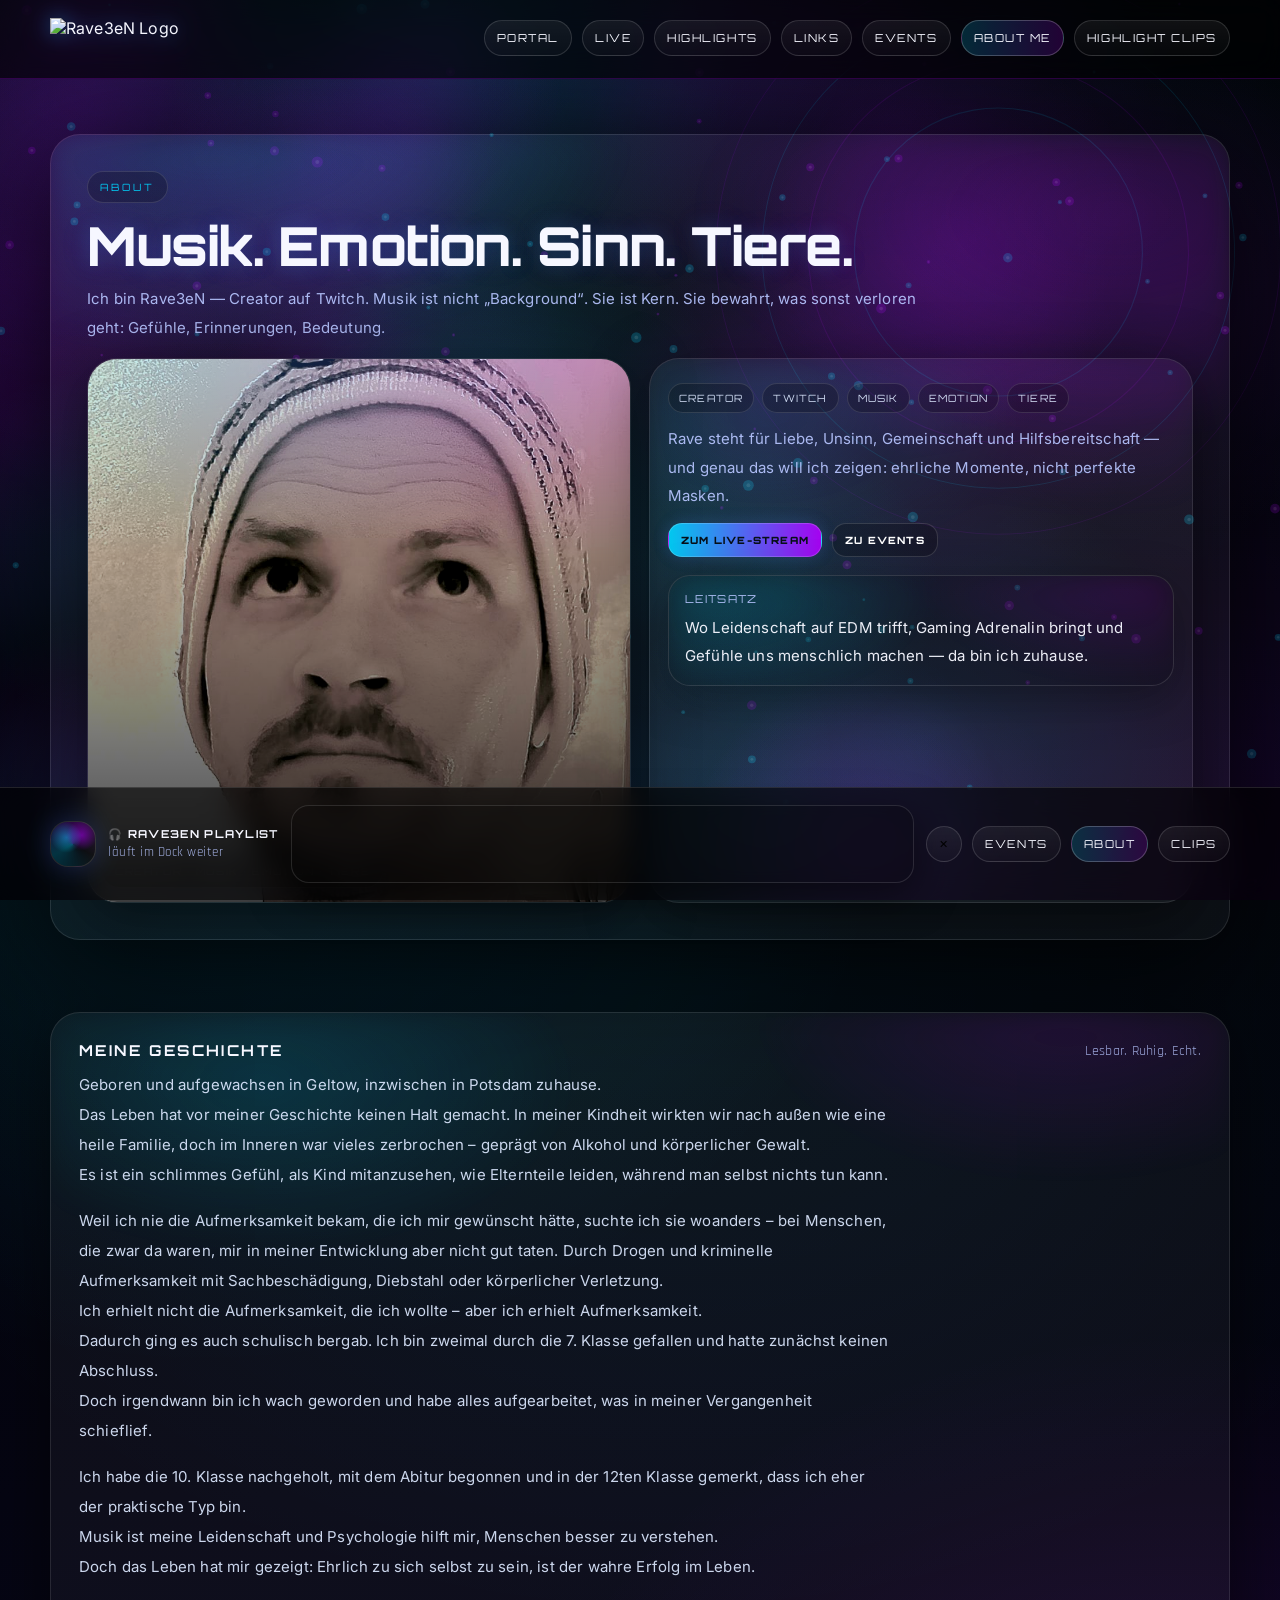
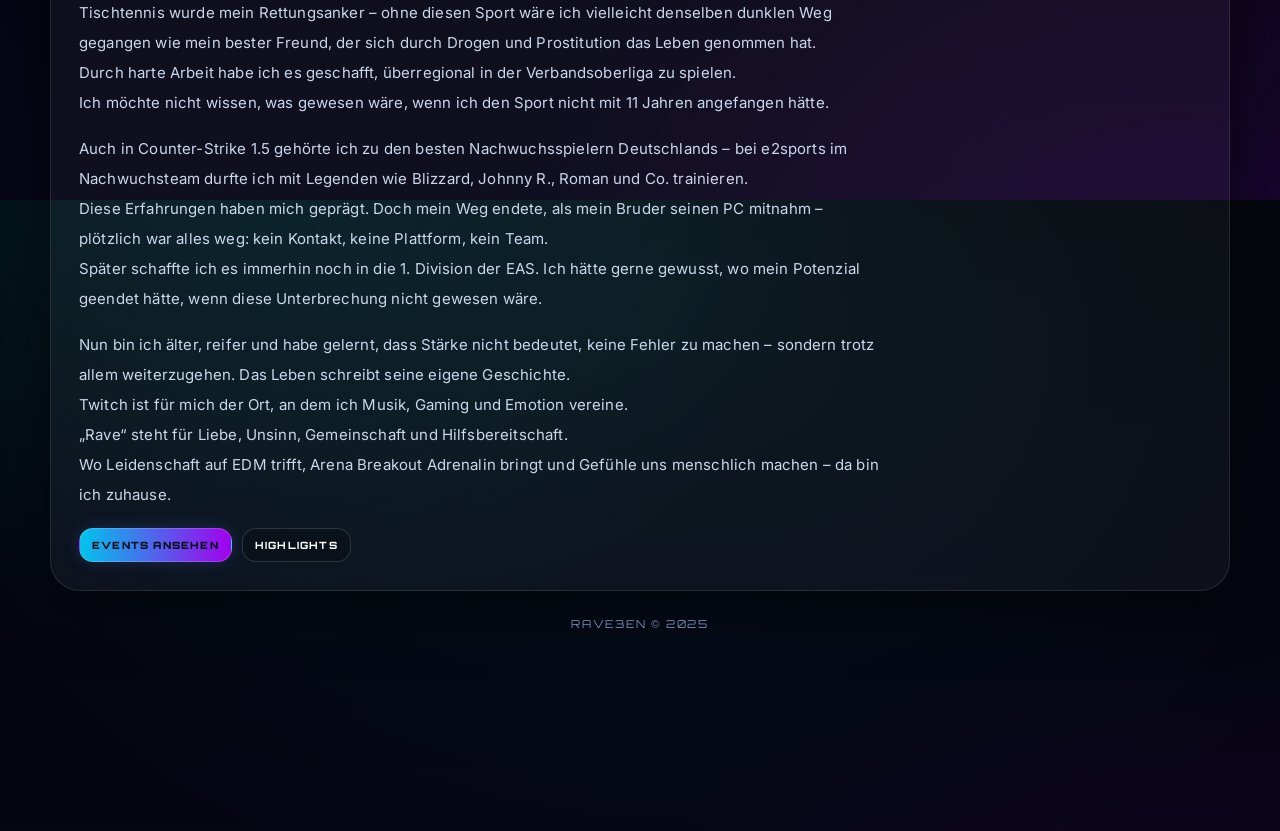
==== commit 266993a6: "Update about.html" ====
--- a/about.html
+++ b/about.html
@@ -1,13 +1,20 @@
 <!doctype html>
 <html lang="de">
 <head>
-  <meta charset="utf-8" />
-  <meta name="viewport" content="width=device-width,initial-scale=1" />
+  <meta charset="utf-8"/>
+  <meta name="viewport" content="width=device-width, initial-scale=1"/>
+
   <title>Rave3eN — About Me</title>
-
-  <meta name="description" content="Rave3eN — Creator auf Twitch. Musik, Emotion, Sinn und Tiere." />
-  <link rel="canonical" href="https://www.rave3en.de/about.html" />
-  <meta name="theme-color" content="#030308" />
+  <meta name="description" content="About Me — Rave3eN: Musik, Emotion, Sinn und Tiere. Creator auf Twitch."/>
+  <link rel="canonical" href="https://www.rave3en.de/about.html"/>
+  <meta name="theme-color" content="#030308"/>
+
+  <meta property="og:title" content="Rave3eN — About Me"/>
+  <meta property="og:description" content="Musik als Kern. Emotionen zeigen und bewahren. Tiere sind wichtig. Das ist Rave3eN."/>
+  <meta property="og:type" content="website"/>
+  <meta property="og:url" content="https://www.rave3en.de/about.html"/>
+  <meta property="og:image" content="https://www.rave3en.de/me.jpg"/>
+  <meta name="twitter:card" content="summary_large_image"/>
 
   <link rel="preconnect" href="https://fonts.googleapis.com">
   <link rel="preconnect" href="https://fonts.gstatic.com" crossorigin>
@@ -26,18 +33,16 @@
       --shadow: 0 26px 110px rgba(0,0,0,.80);
       --shadow2: 0 16px 60px rgba(0,0,0,.55);
 
-      --r: 18px;
       --rx: 30px;
 
-      --max: 1220px;
+      --max: 1180px;
       --hudH: 78px;
       --dockH: 112px;
 
       --padX: 40px;
-      --secY: 44px;
+      --pageTop: 98px;
+      --secY: 36px;
       --gap: 18px;
-
-      --portalMin: 520px;
     }
 
     *{ box-sizing:border-box; }
@@ -57,6 +62,7 @@
     }
     a{ color:inherit; text-decoration:none; }
     button{ font:inherit; }
+    img{ max-width:100%; display:block; }
 
     :focus-visible{
       outline: 2px solid rgba(0,213,255,.55);
@@ -64,36 +70,26 @@
       border-radius: 12px;
     }
 
-    #fxMist, #fxMotes, #fxSigil {
-      position:fixed; inset:0;
-      z-index:0;
-      pointer-events:none;
-    }
+    #fxMist, #fxMotes, #fxSigil { position:fixed; inset:0; z-index:0; pointer-events:none; }
     .grain{
       position:fixed; inset:0; z-index:1; pointer-events:none;
       opacity:.10; mix-blend-mode: overlay;
       background-image:url("data:image/svg+xml,%3Csvg xmlns='http://www.w3.org/2000/svg' width='220' height='220'%3E%3Cfilter id='n'%3E%3CfeTurbulence type='fractalNoise' baseFrequency='.85' numOctaves='2' stitchTiles='stitch'/%3E%3C/filter%3E%3Crect width='220' height='220' filter='url(%23n)' opacity='.75'/%3E%3C/svg%3E");
     }
 
-    .content{
-      position:relative;
-      z-index:2;
-      padding-bottom: calc(var(--dockH) + 34px);
-    }
-    .wrap{
-      width:min(var(--max), calc(100% - var(--padX)));
-      margin:0 auto;
-    }
+    .content{ position:relative; z-index:2; padding-bottom: calc(var(--dockH) + 34px); }
+    .wrap{ width:min(var(--max), calc(100% - var(--padX))); margin:0 auto; }
+
     @media (max-width: 720px){
-      :root{ --padX: 26px; --secY: 34px; --gap: 14px; --portalMin: 0px; }
+      :root{ --padX: 24px; --secY: 28px; --gap: 14px; --pageTop: 110px; }
     }
     @media (max-width: 420px){
-      :root{ --padX: 22px; --secY: 30px; --gap: 12px; }
-    }
-
-    /* HUD */
+      :root{ --padX: 20px; --secY: 26px; --gap: 12px; }
+    }
+
     .hud{
-      position:sticky; top:0; z-index:80;
+      position:fixed; top:0; left:0; right:0;
+      z-index:80;
       background: rgba(0,0,0,.62);
       border-bottom: 1px solid rgba(177,0,255,.22);
       backdrop-filter: blur(14px);
@@ -105,11 +101,7 @@
       gap: 14px;
       padding: 12px 0;
     }
-    .brand{
-      display:flex; align-items:center; gap:12px;
-      min-width: 120px;
-      flex: 0 0 auto;
-    }
+    .brand{ display:flex; align-items:center; gap:12px; }
     .logo{
       height:42px;
       filter: drop-shadow(0 0 10px rgba(0,213,255,.35)) drop-shadow(0 0 14px rgba(177,0,255,.25));
@@ -124,11 +116,10 @@
       padding-bottom:2px;
     }
     .navScroll::-webkit-scrollbar{ display:none; }
-
     .chip{
       padding: 10px 12px;
       border-radius: 999px;
-      border:1px solid rgba(177,0,255,.22);
+      border:1px solid rgba(255,255,255,.14);
       background: linear-gradient(180deg, rgba(255,255,255,.06), rgba(255,255,255,.02));
       font-family: Orbitron, sans-serif;
       font-size: 11px;
@@ -146,19 +137,18 @@
       box-shadow: 0 0 18px rgba(0,213,255,.18), 0 0 22px rgba(177,0,255,.16);
     }
     .chip.primary{
-      background: linear-gradient(90deg, rgba(0,213,255,.20), rgba(177,0,255,.20));
-      border-color: rgba(255,255,255,.24);
+      background: linear-gradient(90deg, rgba(0,213,255,.18), rgba(177,0,255,.18));
+      border-color: rgba(255,255,255,.22);
     }
     @media (max-width: 980px){
       :root{ --hudH: 92px; }
       .hud .row{ height:auto; }
-      .brand{ min-width: unset; }
     }
     @media (max-width: 560px){
       .chip{ padding:9px 11px; font-size:10px; }
-      .navScroll{ justify-content:flex-start; }
-    }
-
+    }
+
+    main{ padding-top: var(--pageTop); }
     section{ padding: var(--secY) 0; }
 
     .panel{
@@ -181,23 +171,7 @@
     }
     .panel > *{ position:relative; z-index:1; }
 
-    .hero{
-      padding-top: 18px;
-    }
-    .heroGrid{
-      display:grid;
-      grid-template-columns: 1.08fr .92fr;
-      gap: var(--gap);
-      align-items:stretch;
-    }
-    @media (max-width: 980px){ .heroGrid{ grid-template-columns: 1fr; } }
-
-    .heroLeft{
-      padding: clamp(24px, 3.1vw, 38px);
-      min-height: var(--portalMin);
-      display:flex;
-      flex-direction:column;
-    }
+    .headInner{ padding: clamp(22px, 3.1vw, 36px); }
     .kicker{
       display:inline-flex;
       width: fit-content;
@@ -210,248 +184,245 @@
       text-transform:uppercase;
       font-size: 10px;
       color: rgba(0,213,255,.92);
-      margin-bottom: 2px;
     }
     .title{
       margin: 14px 0 10px;
       font-family: Orbitron, sans-serif;
       font-weight: 800;
-      font-size: clamp(34px, 4.6vw, 64px);
+      font-size: clamp(30px, 4.2vw, 56px);
       line-height: 1.08;
       letter-spacing: -0.02em;
       text-shadow: 0 0 20px rgba(0,213,255,.16), 0 0 30px rgba(177,0,255,.16);
     }
-
-    /* Story block (dein Text) */
-    .story{
-      margin-top: 6px;
-      padding: 14px 14px;
-      border-radius: 22px;
-      border: 1px solid rgba(255,255,255,.10);
-      background: rgba(0,0,0,.20);
-      box-shadow: inset 0 0 30px rgba(0,0,0,.45);
-    }
-    .story p{
-      margin: 0 0 12px;
+    .subtitle{
+      margin: 0 0 14px;
       color: rgba(183,198,255,.92);
       font-size: 15px;
       line-height: 1.9;
-    }
-    .story p:last-child{ margin-bottom: 0; }
+      max-width: 96ch;
+    }
+
+    .heroGrid{
+      display:grid;
+      grid-template-columns: 1fr 1fr;
+      gap: var(--gap);
+      align-items:stretch;
+      margin-top: 16px;
+    }
+    @media (max-width: 980px){
+      .heroGrid{ grid-template-columns: 1fr; }
+    }
+
+    .heroMedia{
+      border-radius: var(--rx);
+      border: 1px solid rgba(255,255,255,.10);
+      background: rgba(0,0,0,.22);
+      overflow:hidden;
+      position:relative;
+      min-height: 360px;
+      box-shadow: var(--shadow2);
+    }
+    .heroMedia img{
+      width:100%; height:100%;
+      object-fit: cover;
+      transform: scale(1.02);
+      filter: saturate(1.05) contrast(1.05);
+    }
+    .heroMedia:after{
+      content:"";
+      position:absolute; inset:0;
+      background:
+        radial-gradient(900px 340px at 12% 0%, rgba(0,213,255,.22), transparent 58%),
+        radial-gradient(900px 340px at 88% 0%, rgba(177,0,255,.22), transparent 58%),
+        linear-gradient(180deg, rgba(0,0,0,.00), rgba(0,0,0,.76));
+      pointer-events:none;
+    }
+    .heroBadge{
+      position:absolute;
+      left: 14px;
+      bottom: 14px;
+      z-index:2;
+      padding: 10px 12px;
+      border-radius: 999px;
+      border:1px solid rgba(255,255,255,.18);
+      background: rgba(0,0,0,.42);
+      font-family: Orbitron, sans-serif;
+      font-size: 10px;
+      letter-spacing:.16em;
+      text-transform:uppercase;
+      white-space:nowrap;
+      box-shadow: 0 0 18px rgba(0,213,255,.10), 0 0 18px rgba(177,0,255,.08);
+    }
+
+    .sideCard{
+      border-radius: var(--rx);
+      border: 1px solid rgba(255,255,255,.10);
+      background: rgba(255,255,255,.04);
+      box-shadow: var(--shadow2);
+      overflow:hidden;
+      position:relative;
+      padding: 18px 18px 16px;
+    }
+    .sideCard:before{
+      content:"";
+      position:absolute; inset:-2px;
+      background:
+        radial-gradient(420px 260px at 22% 10%, rgba(0,213,255,.14), transparent 62%),
+        radial-gradient(420px 260px at 82% 0%, rgba(177,0,255,.14), transparent 62%);
+      filter: blur(14px);
+      opacity:.92;
+      pointer-events:none;
+    }
+    .sideCard > *{ position:relative; z-index:1; }
+
+    .badgeRow{ display:flex; gap:8px; flex-wrap:wrap; margin: 6px 0 12px; }
+    .badge{
+      display:inline-flex; align-items:center; gap:6px;
+      padding: 8px 10px;
+      border-radius: 999px;
+      font-size: 10px;
+      background: rgba(0,0,0,.22);
+      border:1px solid rgba(255,255,255,.12);
+      color: rgba(220,232,255,.92);
+      font-family: Orbitron, sans-serif;
+      letter-spacing:.12em;
+      text-transform:uppercase;
+    }
 
     .ctaRow{
       display:flex;
       gap:10px;
       flex-wrap:wrap;
-      margin-top: 14px;
-    }
-    .btn{
-      display:inline-flex; align-items:center; justify-content:center;
-      padding: 12px 16px;
-      border-radius: 999px;
+      align-items:center;
+      margin-top: 12px;
+    }
+    .linkBtn{
+      padding: 10px 12px;
+      border-radius: 14px;
+      text-decoration:none;
+      color:#071018;
+      font-weight: 900;
+      font-family: Orbitron, sans-serif;
+      letter-spacing:.12em;
+      text-transform:uppercase;
+      font-size: 10px;
+      background: linear-gradient(90deg, rgba(0,213,255,.92), rgba(177,0,255,.92));
       border:1px solid rgba(255,255,255,.18);
+      box-shadow: 0 0 18px rgba(0,213,255,.12), 0 0 18px rgba(177,0,255,.10);
+    }
+    .linkGhost{
+      padding: 10px 12px;
+      border-radius: 14px;
+      text-decoration:none;
+      color:#fff;
+      font-weight: 800;
+      font-family: Orbitron, sans-serif;
+      letter-spacing:.12em;
+      text-transform:uppercase;
+      font-size: 10px;
       background: rgba(0,0,0,.22);
-      font-family: Orbitron, sans-serif;
-      letter-spacing:.14em;
-      text-transform:uppercase;
-      font-size: 11px;
-      cursor:pointer;
-      user-select:none;
-      transition: transform .15s ease, border-color .15s ease, box-shadow .15s ease;
-      white-space:nowrap;
-    }
-    .btn:hover{
-      transform: translateY(-1px);
+      border:1px solid rgba(255,255,255,.14);
+    }
+    .linkGhost:hover{
       border-color: rgba(255,255,255,.26);
-      box-shadow: 0 0 24px rgba(0,213,255,.14), 0 0 24px rgba(177,0,255,.12);
-    }
-    .btn.primary{
-      background: linear-gradient(90deg, rgba(0,213,255,.22), rgba(177,0,255,.22));
-      border-color: rgba(255,255,255,.24);
-    }
-
-    /* Sigil tile (about-page friendly) */
-    .sigilTile{
-      position:relative;
-      border-radius: var(--rx);
-      overflow:hidden;
-      min-height: var(--portalMin);
-      border: 1px solid rgba(255,255,255,.10);
-      background: rgba(255,255,255,.03);
-      box-shadow: var(--shadow2);
-      isolation:isolate;
-    }
-    @media (max-width: 980px){
-      .sigilTile{ min-height: 360px; aspect-ratio: 4/5; }
-    }
-    @media (max-width: 520px){
-      .sigilTile{ aspect-ratio: 3/4; }
-    }
-
-    .sigilBg{ position:absolute; inset:0; z-index:0; }
-    .sigilBg svg{ width:100%; height:100%; display:block; }
-
-    .sigilCenter{
-      position:absolute; inset:0; z-index:1;
-      display:grid; place-items:center;
-      pointer-events:none;
-    }
-    .sigilHalo{
-      width: min(66%, 340px);
-      aspect-ratio:1/1;
-      border-radius:999px;
-      background:
-        radial-gradient(circle at 50% 50%, rgba(0,213,255,.14), transparent 58%),
-        radial-gradient(circle at 50% 50%, rgba(177,0,255,.14), transparent 62%),
-        conic-gradient(from 90deg,
-          rgba(0,213,255,.00),
-          rgba(0,213,255,.20),
-          rgba(177,0,255,.20),
-          rgba(0,213,255,.00));
-      opacity:.85;
-      box-shadow: 0 0 46px rgba(0,213,255,.12), 0 0 46px rgba(177,0,255,.10);
-      animation: haloBreath 6.2s ease-in-out infinite;
-    }
-    @keyframes haloBreath{
-      0%,100%{ transform: scale(.98); opacity:.78; }
-      50%{ transform: scale(1.03); opacity:.92; }
-    }
-    .sigilLogo{
-      position:absolute;
-      width: min(44%, 240px);
-      height:auto;
-      opacity:.96;
-      filter:
-        drop-shadow(0 0 12px rgba(0,213,255,.22))
-        drop-shadow(0 0 16px rgba(177,0,255,.20));
-      animation: sigilSpin 22s linear infinite;
-      transform-origin: 50% 50%;
-    }
-    @keyframes sigilSpin{ to{ transform: rotate(360deg); } }
-
-    /* Radar rune overlay */
-    .runeLayer{
-      position:absolute;
-      inset:0;
-      z-index:2;
-      display:grid;
-      place-items:center;
-      pointer-events:none;
-      opacity:0;
-      mix-blend-mode: screen;
-    }
-    .runeLayer svg{
-      width: min(78%, 430px);
-      aspect-ratio:1/1;
-      transform: scale(.96) rotate(-12deg);
-      filter:
-        drop-shadow(0 0 14px rgba(0,213,255,.14))
-        drop-shadow(0 0 18px rgba(177,0,255,.12));
-    }
-    .sigilTile.radar .runeLayer{ opacity:1; animation: runeFade 1.7s ease-out both; }
-    @keyframes runeFade{
-      0%{ opacity:0; }
-      12%{ opacity:.95; }
-      75%{ opacity:.38; }
-      100%{ opacity:0; }
-    }
-    .sigilTile.radar .radar{
-      transform-origin: 300px 300px;
-      animation: radarSweep 1.6s cubic-bezier(.4,.0,.2,1) both;
-    }
-    @keyframes radarSweep{
-      0%{ transform: rotate(-90deg); opacity:0; }
-      10%{ opacity:1; }
-      90%{ opacity:.85; }
-      100%{ transform: rotate(270deg); opacity:0; }
-    }
-
-    /* Sections */
-    .sectionHead{
-      display:flex; align-items:flex-end; justify-content:space-between;
-      gap: 12px;
-      margin: 0 0 14px;
-    }
-    h2{
-      margin:0;
-      font-family: Orbitron, sans-serif;
-      font-size: 15px;
-      letter-spacing:.16em;
-      text-transform:uppercase;
-    }
-    .tools{ display:flex; gap:10px; flex-wrap:wrap; justify-content:flex-end; }
-
-    .pill{
-      padding: 10px 12px;
-      border-radius: 999px;
-      border:1px solid rgba(255,255,255,.14);
-      background: rgba(0,0,0,.22);
-      font-family: Orbitron, sans-serif;
-      font-size: 10px;
-      letter-spacing:.14em;
-      text-transform:uppercase;
-      cursor:pointer;
-      user-select:none;
-      transition: transform .15s ease, border-color .15s ease, box-shadow .15s ease;
-      white-space:nowrap;
-      color: rgba(246,247,255,.96);
-    }
-    .pill:hover{
-      transform: translateY(-1px);
-      border-color: rgba(255,255,255,.22);
-      box-shadow: 0 0 18px rgba(0,213,255,.12), 0 0 18px rgba(177,0,255,.10);
-    }
-    .pill.primary{
-      border-color: rgba(255,255,255,.22);
-      background: linear-gradient(90deg, rgba(0,213,255,.18), rgba(177,0,255,.18));
-    }
-
-    .grid{
-      display:grid;
-      grid-template-columns: repeat(12, 1fr);
-      gap: var(--gap);
-    }
-    .card{
-      grid-column: span 4;
-      padding: 18px;
+      box-shadow: 0 0 18px rgba(0,213,255,.10), 0 0 18px rgba(177,0,255,.08);
+    }
+
+    /* Text Panel */
+    .storyPanel{
       border-radius: var(--rx);
       border: 1px solid rgba(255,255,255,.10);
       background: rgba(255,255,255,.04);
       box-shadow: var(--shadow2);
+      overflow:hidden;
+      position:relative;
+      padding: clamp(18px, 2.6vw, 28px);
+    }
+    .storyPanel:before{
+      content:"";
+      position:absolute; inset:-2px;
+      background:
+        radial-gradient(520px 280px at 18% 6%, rgba(0,213,255,.14), transparent 62%),
+        radial-gradient(520px 280px at 86% 0%, rgba(177,0,255,.14), transparent 62%);
+      filter: blur(14px);
+      opacity:.92;
+      pointer-events:none;
+    }
+    .storyPanel > *{ position:relative; z-index:1; }
+
+    .storyHead{
+      display:flex;
+      align-items:flex-end;
+      justify-content:space-between;
+      gap: 12px;
+      margin: 0 0 10px;
+      flex-wrap:wrap;
+    }
+    .storyHead h2{
+      margin:0;
+      font-family: Orbitron, sans-serif;
+      font-size: 15px;
+      letter-spacing:.16em;
+      text-transform:uppercase;
+    }
+    .hint{
+      color: rgba(183,198,255,.82);
+      font-family: Rajdhani, sans-serif;
+      font-size: 14px;
+      letter-spacing:.02em;
+    }
+
+    .story{
+      font-size: 15px;
+      line-height: 2.0;
+      color: rgba(236,242,255,.92);
+      max-width: 90ch;
+    }
+    .story p{
+      margin: 0 0 16px;
+      color: rgba(220,232,255,.92);
+    }
+    .story strong{ color: rgba(246,247,255,.98); }
+    .story em{ color: rgba(183,198,255,.95); }
+
+    .quote{
+      margin: 18px 0 6px;
+      padding: 16px 16px 14px;
+      border-radius: 22px;
+      border: 1px solid rgba(255,255,255,.12);
+      background: rgba(0,0,0,.22);
+      box-shadow: 0 14px 46px rgba(0,0,0,.35);
       position:relative;
       overflow:hidden;
-      transition: transform .18s ease, border-color .18s ease;
-      min-height: 170px;
-    }
-    .card:hover{ transform: translateY(-3px); border-color: rgba(255,255,255,.22); }
-    .card:after{
+    }
+    .quote:before{
       content:"";
-      position:absolute; inset:-1px;
+      position:absolute; inset:-2px;
       background:
-        radial-gradient(340px 200px at 18% 10%, rgba(0,213,255,.13), transparent 62%),
-        radial-gradient(340px 200px at 82% 0%, rgba(177,0,255,.13), transparent 62%);
-      opacity:.92;
+        radial-gradient(360px 180px at 10% 20%, rgba(0,213,255,.18), transparent 60%),
+        radial-gradient(360px 180px at 90% 0%, rgba(177,0,255,.18), transparent 60%);
+      filter: blur(14px);
+      opacity:.85;
       pointer-events:none;
     }
-    .card > *{ position:relative; z-index:1; }
-    .card h3{
-      margin:0 0 10px;
-      font-family: Orbitron, sans-serif;
-      text-transform:uppercase;
+    .quote > *{ position:relative; z-index:1; }
+    .quoteLine{
+      font-family: Orbitron, sans-serif;
       letter-spacing:.12em;
-      font-size: 12px;
-      opacity:.95;
-    }
-    .card p{ margin:0; color: rgba(183,198,255,.92); line-height:1.75; font-size: 14px; }
-
-    .card.big{ grid-column: span 8; min-height: 240px; }
-    @media (max-width: 980px){
-      .card{ grid-column: span 6; }
-      .card.big{ grid-column: span 12; }
-    }
-    @media (max-width: 640px){
-      .card{ grid-column: span 12; }
-    }
+      text-transform:uppercase;
+      font-size: 11px;
+      color: rgba(183,198,255,.92);
+      margin: 0 0 8px;
+    }
+    .quoteText{
+      margin:0;
+      font-size: 15px;
+      line-height: 1.9;
+      color: rgba(246,247,255,.96);
+    }
+
+    .reveal{ opacity:0; transform: translateY(14px); transition: opacity .7s ease, transform .7s ease; }
+    .reveal.on{ opacity:1; transform: translateY(0); }
 
     footer{
       padding: 26px 0 18px;
@@ -478,10 +449,7 @@
       gap: 12px;
       padding: 12px 0;
     }
-    .dockLeft{
-      display:flex; align-items:center; gap:12px;
-      min-width: 220px;
-    }
+    .dockLeft{ display:flex; align-items:center; gap:12px; min-width: 220px; }
     .orb{
       width:46px; height:46px; border-radius: 18px;
       border:1px solid rgba(255,255,255,.14);
@@ -521,12 +489,7 @@
       font-size: 13px;
       margin-top: 3px;
     }
-    .dockMid{
-      flex:1;
-      display:flex;
-      justify-content:center;
-      min-width: 260px;
-    }
+    .dockMid{ flex:1; display:flex; justify-content:center; min-width: 260px; }
     .spotifyFrame{
       width: min(700px, 100%);
       height: 78px;
@@ -552,9 +515,6 @@
       .dockRight{ order: 2; min-width: unset; }
       .dockLeft, .dockRight{ min-width: unset; }
     }
-
-    .reveal{ opacity:0; transform: translateY(14px); transition: opacity .7s ease, transform .7s ease; }
-    .reveal.on{ opacity:1; transform: translateY(0); }
   </style>
 </head>
 
@@ -570,7 +530,7 @@
         <div class="row">
           <div class="brand">
             <a href="index.html" style="display:flex;align-items:center;gap:12px;">
-              <img class="logo" src="logo%20druck.png" alt="Rave3eN Logo" />
+              <img class="logo" src="logo druck.png" alt="Rave3eN Logo">
             </a>
           </div>
 
@@ -582,7 +542,7 @@
               <a class="chip" href="index.html#portale">Links</a>
 
               <a class="chip" href="events.html">Events</a>
-              <a class="chip primary" href="about.html">About Me</a>
+              <a class="chip primary" href="about.html" aria-current="page">About Me</a>
               <a class="chip" href="highlight-clips.html">Highlight Clips</a>
             </div>
           </div>
@@ -592,222 +552,112 @@
 
     <main>
       <!-- HERO -->
-      <section class="hero" id="about">
+      <section>
         <div class="wrap">
           <div class="panel reveal">
-            <div class="heroGrid">
-              <div class="heroLeft">
-                <div class="kicker">creator • musik • emotion • sinn • tiere</div>
-                <div class="title">About Me</div>
-
-                <!-- DEIN ORIGINALTEXT -->
-                <div class="story">
-                  <p>
-                    Geboren und aufgewachsen in Geltow, inzwischen in Potsdam zuhause.<br/>
-                    Das Leben hat vor meiner Geschichte keinen Halt gemacht. In meiner Kindheit wirkten wir nach außen wie eine heile Familie, doch im Inneren war vieles zerbrochen – geprägt von Alkohol und körperlicher Gewalt.<br/>
-                    Es ist ein schlimmes Gefühl, als Kind mitanzusehen, wie Elternteile leiden, während man selbst nichts tun kann.
+            <div class="headInner">
+              <div class="kicker">about</div>
+              <div class="title">Musik. Emotion. Sinn. Tiere.</div>
+              <p class="subtitle">
+                Ich bin Rave3eN — Creator auf Twitch. Musik ist nicht „Background“. Sie ist Kern. Sie bewahrt, was sonst
+                verloren geht: Gefühle, Erinnerungen, Bedeutung.
+              </p>
+
+              <div class="heroGrid">
+                <div class="heroMedia">
+                  <img src="me.jpg" alt="Rave3eN" loading="eager">
+                  <div class="heroBadge">Creator · Musik · Emotion · Tiere</div>
+                </div>
+
+                <div class="sideCard">
+                  <div class="badgeRow">
+                    <span class="badge">Creator</span>
+                    <span class="badge">Twitch</span>
+                    <span class="badge">Musik</span>
+                    <span class="badge">Emotion</span>
+                    <span class="badge">Tiere</span>
+                  </div>
+
+                  <p class="subtitle" style="margin:0; max-width:none;">
+                    Rave steht für Liebe, Unsinn, Gemeinschaft und Hilfsbereitschaft — und genau das will ich zeigen:
+                    ehrliche Momente, nicht perfekte Masken.
                   </p>
 
-                  <p>
-                    Weil ich nie die Aufmerksamkeit bekam, die ich mir gewünscht hätte, suchte ich sie woanders – bei Menschen, die zwar da waren, mir in meiner Entwicklung aber nicht gut taten. Durch Drogen und kriminelle Aufmerksamkeit mit Sachbeschädigung, Diebstahl oder körperlicher Verletzung.<br/>
-                    Ich erhielt nicht die Aufmerksamkeit, die ich wollte – aber ich erhielt Aufmerksamkeit.<br/>
-                    Dadurch ging es auch schulisch bergab. Ich bin zweimal durch die 7. Klasse gefallen und hatte zunächst keinen Abschluss.<br/>
-                    Doch irgendwann bin ich wach geworden und habe alles aufgearbeitet, was in meiner Vergangenheit schieflief.
-                  </p>
-
-                  <p>
-                    Ich habe die 10. Klasse nachgeholt, mit dem Abitur begonnen und in der 12ten Klasse gemerkt, dass ich eher der praktische Typ bin.<br/>
-                    Musik ist meine Leidenschaft und Psychologie hilft mir, Menschen besser zu verstehen.<br/>
-                    Doch das Leben hat mir gezeigt: Ehrlich zu sich selbst zu sein, ist der wahre Erfolg im Leben.
-                  </p>
-
-                  <p>
-                    Tischtennis wurde mein Rettungsanker – ohne diesen Sport wäre ich vielleicht denselben dunklen Weg gegangen wie mein bester Freund, der sich durch Drogen und Prostitution das Leben genommen hat.<br/>
-                    Durch harte Arbeit habe ich es geschafft, überregional in der Verbandsoberliga zu spielen.<br/>
-                    Ich möchte nicht wissen, was gewesen wäre, wenn ich den Sport nicht mit 11 Jahren angefangen hätte.
-                  </p>
-
-                  <p>
-                    Auch in Counter-Strike 1.5 gehörte ich zu den besten Nachwuchsspielern Deutschlands – bei e2sports im Nachwuchsteam durfte ich mit Legenden wie Blizzard, Johnny R., Roman und Co. trainieren.<br/>
-                    Diese Erfahrungen haben mich geprägt. Doch mein Weg endete, als mein Bruder seinen PC mitnahm – plötzlich war alles weg: kein Kontakt, keine Plattform, kein Team.<br/>
-                    Später schaffte ich es immerhin noch in die 1. Division der EAS. Ich hätte gerne gewusst, wo mein Potenzial geendet hätte, wenn diese Unterbrechung nicht gewesen wäre.
-                  </p>
-
-                  <p>
-                    Nun bin ich älter, reifer und habe gelernt, dass Stärke nicht bedeutet, keine Fehler zu machen – sondern trotz allem weiterzugehen. Das Leben schreibt seine eigene Geschichte.<br/>
-                    Twitch ist für mich der Ort, an dem ich Musik, Gaming und Emotion vereine.<br/>
-                    „Rave“ steht für Liebe, Unsinn, Gemeinschaft und Hilfsbereitschaft.<br/>
-                    Wo Leidenschaft auf EDM trifft, Arena Breakout Adrenalin bringt und Gefühle uns menschlich machen – da bin ich zuhause.
-                  </p>
-                </div>
-
-                <div class="ctaRow">
-                  <a class="btn primary" href="index.html#stage">Zur Bühne</a>
-                  <a class="btn" href="events.html">Zu Events</a>
-                  <a class="btn" href="https://www.twitch.tv/Rave3eN" target="_blank" rel="noreferrer">Twitch öffnen</a>
+                  <div class="ctaRow">
+                    <a class="linkBtn" href="index.html#stage">Zum Live-Stream</a>
+                    <a class="linkGhost" href="events.html">Zu Events</a>
+                  </div>
+
+                  <div class="quote">
+                    <div class="quoteLine">Leitsatz</div>
+                    <p class="quoteText">
+                      Wo Leidenschaft auf EDM trifft, Gaming Adrenalin bringt und Gefühle uns menschlich machen — da bin ich zuhause.
+                    </p>
+                  </div>
                 </div>
               </div>
 
-              <div class="sigilTile reveal" id="aboutSigil" aria-hidden="true">
-                <div class="sigilBg">
-                  <svg viewBox="0 0 900 520" preserveAspectRatio="xMidYMid slice">
-                    <defs>
-                      <radialGradient id="p1a" cx="22%" cy="12%" r="90%">
-                        <stop offset="0%" stop-color="rgba(0,213,255,.55)"/>
-                        <stop offset="55%" stop-color="rgba(0,213,255,.10)"/>
-                        <stop offset="100%" stop-color="rgba(0,0,0,0)"/>
-                      </radialGradient>
-                      <radialGradient id="p2a" cx="86%" cy="8%" r="90%">
-                        <stop offset="0%" stop-color="rgba(177,0,255,.55)"/>
-                        <stop offset="55%" stop-color="rgba(177,0,255,.10)"/>
-                        <stop offset="100%" stop-color="rgba(0,0,0,0)"/>
-                      </radialGradient>
-                      <linearGradient id="lna" x1="0" x2="1">
-                        <stop offset="0" stop-color="rgba(0,213,255,.95)"/>
-                        <stop offset="1" stop-color="rgba(177,0,255,.95)"/>
-                      </linearGradient>
-                      <filter id="blura"><feGaussianBlur stdDeviation="10"/></filter>
-                    </defs>
-
-                    <rect width="900" height="520" fill="rgba(255,255,255,.02)"/>
-                    <circle cx="210" cy="130" r="310" fill="url(#p1a)"/>
-                    <circle cx="760" cy="120" r="350" fill="url(#p2a)"/>
-
-                    <g opacity=".68">
-                      <circle cx="540" cy="270" r="160" fill="none" stroke="rgba(255,255,255,.12)" stroke-width="1.2"/>
-                      <circle cx="540" cy="270" r="128" fill="none" stroke="rgba(255,255,255,.10)" stroke-width="1.2"/>
-                      <circle cx="540" cy="270" r="98"  fill="none" stroke="url(#lna)" stroke-width="2.2"/>
-                      <path d="M540 110 L540 430" stroke="rgba(255,255,255,.10)" stroke-width="1.2"/>
-                      <path d="M380 270 L700 270" stroke="rgba(255,255,255,.10)" stroke-width="1.2"/>
-                    </g>
-
-                    <path d="M0,368 C200,286 320,410 470,382 C610,356 720,430 852,402 C880,396 892,384 900,392"
-                          fill="none" stroke="url(#lna)" stroke-width="3.6" opacity=".92"/>
-                    <path d="M0,398 C230,322 350,464 520,420 C668,382 748,498 870,452"
-                          fill="none" stroke="url(#lna)" stroke-width="2.6" opacity=".54"/>
-                    <path d="M0,368 C200,286 320,410 470,382 C610,356 720,430 852,402 C880,396 892,384 900,392"
-                          fill="none" stroke="url(#lna)" stroke-width="18" opacity=".12" filter="url(#blura)"/>
-                  </svg>
-                </div>
-
-                <div class="sigilCenter">
-                  <div class="sigilHalo"></div>
-                  <img class="sigilLogo" src="logo%20druck.png" alt="" />
-                </div>
-
-                <div class="runeLayer" aria-hidden="true">
-                  <svg viewBox="0 0 600 600">
-                    <defs>
-                      <linearGradient id="rgA" x1="0" x2="1">
-                        <stop offset="0" stop-color="rgba(0,213,255,1)"/>
-                        <stop offset="1" stop-color="rgba(177,0,255,1)"/>
-                      </linearGradient>
-                      <radialGradient id="scanGlowA">
-                        <stop offset="0%" stop-color="rgba(255,255,255,0.0)"/>
-                        <stop offset="60%" stop-color="rgba(0,213,255,0.32)"/>
-                        <stop offset="100%" stop-color="rgba(177,0,255,0.0)"/>
-                      </radialGradient>
-                      <filter id="scanBlurA"><feGaussianBlur stdDeviation="3"/></filter>
-                    </defs>
-
-                    <circle cx="300" cy="300" r="230" fill="none" stroke="rgba(255,255,255,.14)" stroke-width="2"/>
-                    <circle cx="300" cy="300" r="208" fill="none" stroke="rgba(255,255,255,.18)" stroke-width="10"
-                      stroke-dasharray="10 18" stroke-linecap="round"/>
-                    <circle cx="300" cy="300" r="182" fill="none" stroke="rgba(255,255,255,.10)" stroke-width="2"/>
-
-                    <g class="radar">
-                      <path d="M300 300 L300 40 A260 260 0 0 1 560 300 Z"
-                        fill="url(#scanGlowA)" opacity="0.9" filter="url(#scanBlurA)"/>
-                      <path d="M300 300 L300 40"
-                        stroke="url(#rgA)" stroke-width="3" stroke-linecap="round"/>
-                    </g>
-                  </svg>
-                </div>
-              </div>
             </div>
           </div>
         </div>
       </section>
 
-      <!-- CORE CARDS -->
-      <section id="core">
+      <!-- STORY -->
+      <section id="story">
         <div class="wrap">
-          <div class="sectionHead">
-            <h2>Kern</h2>
-            <div class="tools">
-              <a class="pill primary" href="index.html#stage">Live</a>
-              <a class="pill" href="events.html">Events</a>
-              <a class="pill" href="highlight-clips.html">Clips</a>
+          <div class="storyPanel reveal">
+            <div class="storyHead">
+              <h2>Meine Geschichte</h2>
+              <div class="hint">Lesbar. Ruhig. Echt.</div>
+            </div>
+
+            <div class="story">
+              <p>
+                Geboren und aufgewachsen in Geltow, inzwischen in Potsdam zuhause.<br/>
+                Das Leben hat vor meiner Geschichte keinen Halt gemacht. In meiner Kindheit wirkten wir nach außen wie eine heile Familie, doch im Inneren war vieles zerbrochen – geprägt von Alkohol und körperlicher Gewalt.<br/>
+                Es ist ein schlimmes Gefühl, als Kind mitanzusehen, wie Elternteile leiden, während man selbst nichts tun kann.
+              </p>
+
+              <p>
+                Weil ich nie die Aufmerksamkeit bekam, die ich mir gewünscht hätte, suchte ich sie woanders – bei Menschen, die zwar da waren, mir in meiner Entwicklung aber nicht gut taten. Durch Drogen und kriminelle Aufmerksamkeit mit Sachbeschädigung, Diebstahl oder körperlicher Verletzung.<br/>
+                Ich erhielt nicht die Aufmerksamkeit, die ich wollte – aber ich erhielt Aufmerksamkeit.<br/>
+                Dadurch ging es auch schulisch bergab. Ich bin zweimal durch die 7. Klasse gefallen und hatte zunächst keinen Abschluss.<br/>
+                Doch irgendwann bin ich wach geworden und habe alles aufgearbeitet, was in meiner Vergangenheit schieflief.
+              </p>
+
+              <p>
+                Ich habe die 10. Klasse nachgeholt, mit dem Abitur begonnen und in der 12ten Klasse gemerkt, dass ich eher der praktische Typ bin.<br/>
+                Musik ist meine Leidenschaft und Psychologie hilft mir, Menschen besser zu verstehen.<br/>
+                Doch das Leben hat mir gezeigt: Ehrlich zu sich selbst zu sein, ist der wahre Erfolg im Leben.
+              </p>
+
+              <p>
+                Tischtennis wurde mein Rettungsanker – ohne diesen Sport wäre ich vielleicht denselben dunklen Weg gegangen wie mein bester Freund, der sich durch Drogen und Prostitution das Leben genommen hat.<br/>
+                Durch harte Arbeit habe ich es geschafft, überregional in der Verbandsoberliga zu spielen.<br/>
+                Ich möchte nicht wissen, was gewesen wäre, wenn ich den Sport nicht mit 11 Jahren angefangen hätte.
+              </p>
+
+              <p>
+                Auch in Counter-Strike 1.5 gehörte ich zu den besten Nachwuchsspielern Deutschlands – bei e2sports im Nachwuchsteam durfte ich mit Legenden wie Blizzard, Johnny R., Roman und Co. trainieren.<br/>
+                Diese Erfahrungen haben mich geprägt. Doch mein Weg endete, als mein Bruder seinen PC mitnahm – plötzlich war alles weg: kein Kontakt, keine Plattform, kein Team.<br/>
+                Später schaffte ich es immerhin noch in die 1. Division der EAS. Ich hätte gerne gewusst, wo mein Potenzial geendet hätte, wenn diese Unterbrechung nicht gewesen wäre.
+              </p>
+
+              <p>
+                Nun bin ich älter, reifer und habe gelernt, dass Stärke nicht bedeutet, keine Fehler zu machen – sondern trotz allem weiterzugehen. Das Leben schreibt seine eigene Geschichte.<br/>
+                Twitch ist für mich der Ort, an dem ich Musik, Gaming und Emotion vereine.<br/>
+                „Rave“ steht für Liebe, Unsinn, Gemeinschaft und Hilfsbereitschaft.<br/>
+                Wo Leidenschaft auf EDM trifft, Arena Breakout Adrenalin bringt und Gefühle uns menschlich machen – da bin ich zuhause.
+              </p>
+            </div>
+
+            <div class="ctaRow" style="margin-top:18px;">
+              <a class="linkBtn" href="events.html">Events ansehen</a>
+              <a class="linkGhost" href="index.html#vault">Highlights</a>
             </div>
           </div>
 
-          <div class="grid">
-            <div class="card reveal">
-              <h3>Creator</h3>
-              <p>Streaming ist für mich Bühne + Begegnung. Kein DJ — sondern Creator: Gameplay, Community, Momente.</p>
-            </div>
-
-            <div class="card reveal">
-              <h3>Musik</h3>
-              <p>Musik läuft mit — als Energiequelle. EDM gibt den Pulse, aber es geht um mehr als „Genre“.</p>
-            </div>
-
-            <div class="card reveal">
-              <h3>Emotion</h3>
-              <p>Ich verstecke nichts. Emotionen sind nicht „Schwäche“ — sie sind der Beweis, dass es echt ist.</p>
-            </div>
-
-            <div class="card reveal">
-              <h3>Sinn</h3>
-              <p>Ich will, dass aus Lärm Bedeutung wird. Kleine Augenblicke, die bleiben. Das ist der Kern.</p>
-            </div>
-
-            <div class="card reveal">
-              <h3>Tiere</h3>
-              <p>Tiere sind Familie. Respekt, Schutz, Herz. Das gehört zu Rave3eN wie Neon zu Nacht.</p>
-            </div>
-
-            <div class="card reveal">
-              <h3>Community</h3>
-              <p>Kein „Follower“-Feeling. Sondern Crew. Zusammen lachen, schwitzen, feiern, helfen.</p>
-            </div>
-          </div>
-        </div>
-      </section>
-
-      <!-- LINKS / SOCIAL -->
-      <section id="links">
-        <div class="wrap">
-          <div class="sectionHead">
-            <h2>Links</h2>
-            <div class="tools">
-              <a class="pill primary" href="https://discord.gg/DEIN_INVITE" target="_blank" rel="noreferrer">Discord</a>
-              <a class="pill" href="https://www.twitch.tv/Rave3eN" target="_blank" rel="noreferrer">Twitch</a>
-            </div>
-          </div>
-
-          <div class="grid">
-            <div class="card big reveal">
-              <h3>Social</h3>
-              <p>Trag hier deine echten Links ein — die Optik bleibt mystisch, aber clean.</p>
-              <div class="tools" style="margin-top:12px;">
-                <a class="pill" href="https://instagram.com/" target="_blank" rel="noreferrer">Instagram</a>
-                <a class="pill" href="https://tiktok.com/" target="_blank" rel="noreferrer">TikTok</a>
-                <a class="pill" href="https://youtube.com/" target="_blank" rel="noreferrer">YouTube</a>
-                <a class="pill" href="https://x.com/" target="_blank" rel="noreferrer">X</a>
-              </div>
-            </div>
-
-            <div class="card reveal">
-              <h3>Zur Startseite</h3>
-              <p>Zurück ins Portal.</p>
-              <div class="tools" style="margin-top:12px;">
-                <a class="pill primary" href="index.html">Portal</a>
-              </div>
-            </div>
-          </div>
-
-          <footer>© Rave3eN</footer>
+          <footer>Rave3eN © 2025</footer>
         </div>
       </section>
     </main>
@@ -820,13 +670,13 @@
         <div class="dockLeft">
           <div class="orb" aria-hidden="true"></div>
           <div class="dockText">
-            <strong>🎧 Rave3eN EDM Playlist</strong>
+            <strong>🎧 Rave3eN Playlist</strong>
             <span>läuft im Dock weiter</span>
           </div>
         </div>
 
         <div class="dockMid">
-          <div class="spotifyFrame" id="dockBody">
+          <div class="spotifyFrame">
             <iframe
               src="https://open.spotify.com/embed/playlist/1RUL905g3PozmTWp8fAZCs?utm_source=generator&theme=0"
               allow="autoplay; clipboard-write; encrypted-media; fullscreen; picture-in-picture"
@@ -836,36 +686,20 @@
         </div>
 
         <div class="dockRight">
-          <button class="pill" id="dockClose" type="button" aria-label="Player schließen">✕</button>
-          <a class="pill" href="events.html">Events</a>
-          <a class="pill primary" href="about.html">About</a>
-          <a class="pill" href="highlight-clips.html">Clips</a>
+          <button class="chip" id="dockClose" type="button" aria-label="Player schließen">✕</button>
+          <a class="chip" href="events.html">Events</a>
+          <a class="chip primary" href="about.html">About</a>
+          <a class="chip" href="highlight-clips.html">Clips</a>
         </div>
       </div>
     </div>
   </div>
 
   <script>
+    // Dock close
     document.getElementById("dockClose")?.addEventListener("click", () => {
       document.getElementById("playerDock")?.remove();
     });
-
-    // About-sigil: radar scan on hover/tap
-    (() => {
-      const tile = document.getElementById("aboutSigil");
-      if(!tile) return;
-
-      function radar(){
-        tile.classList.remove("radar");
-        void tile.offsetWidth;
-        tile.classList.add("radar");
-        setTimeout(()=> tile.classList.remove("radar"), 1700);
-      }
-
-      setTimeout(radar, 650);
-      tile.addEventListener("pointerenter", radar, {passive:true});
-      tile.addEventListener("click", radar);
-    })();
 
     // Reveal
     const io = new IntersectionObserver((entries)=>{
@@ -891,7 +725,6 @@
         c.height = Math.floor(innerHeight * dpr);
         c.style.width = innerWidth + "px";
         c.style.height = innerHeight + "px";
-        c._dpr = dpr;
       });
     }
     function seedFog(){
@@ -902,8 +735,8 @@
           x: Math.random(),
           y: Math.random(),
           r: Math.random()*0.22 + 0.12,
-          vx: (Math.random()*0.00035 + 0.00008) * (Math.random()<0.5?-1:1),
-          vy: (Math.random()*0.00022 + 0.00006),
+          vx: (Math.random()*0.00028 + 0.00006) * (Math.random()<0.5?-1:1),
+          vy: (Math.random()*0.00018 + 0.00005),
           c: Math.random()<0.5 ? "b" : "p"
         });
       }
@@ -929,30 +762,18 @@
       mCtx.clearRect(0,0,w,h);
       mCtx.fillStyle = "rgba(0,0,0,0.08)";
       mCtx.fillRect(0,0,w,h);
-
       fog.forEach(f=>{
-        f.x += f.vx;
-        f.y += f.vy;
+        f.x += f.vx; f.y += f.vy;
         if(f.x < -0.2) f.x = 1.2;
         if(f.x > 1.2) f.x = -0.2;
         if(f.y > 1.2) f.y = -0.2;
 
-        const cx = f.x*w;
-        const cy = f.y*h;
-        const rr = f.r*Math.min(w,h);
-
+        const cx = f.x*w, cy = f.y*h, rr = f.r*Math.min(w,h);
         const g = mCtx.createRadialGradient(cx,cy,0,cx,cy,rr);
-        if(f.c==="b"){
-          g.addColorStop(0, "rgba(0,213,255,0.10)");
-          g.addColorStop(1, "rgba(0,213,255,0.0)");
-        }else{
-          g.addColorStop(0, "rgba(177,0,255,0.10)");
-          g.addColorStop(1, "rgba(177,0,255,0.0)");
-        }
+        if(f.c==="b"){ g.addColorStop(0,"rgba(0,213,255,0.10)"); g.addColorStop(1,"rgba(0,213,255,0.0)"); }
+        else{ g.addColorStop(0,"rgba(177,0,255,0.10)"); g.addColorStop(1,"rgba(177,0,255,0.0)"); }
         mCtx.fillStyle = g;
-        mCtx.beginPath();
-        mCtx.arc(cx,cy,rr,0,Math.PI*2);
-        mCtx.fill();
+        mCtx.beginPath(); mCtx.arc(cx,cy,rr,0,Math.PI*2); mCtx.fill();
       });
     }
 
@@ -960,30 +781,18 @@
       const w = motes.width, h = motes.height;
       pCtx.setTransform(1,0,0,1,0,0);
       pCtx.clearRect(0,0,w,h);
-      pCtx.fillStyle = "rgba(0,0,0,0.04)";
-      pCtx.fillRect(0,0,w,h);
-
       pts.forEach(p=>{
         p.t += p.s*0.02;
         p.y += (Math.sin(p.t)*0.00032 + 0.00024);
         p.x += (Math.cos(p.t*0.9)*0.00026);
-
         if(p.y > 1.06) p.y = -0.06;
         if(p.x > 1.06) p.x = -0.06;
         if(p.x < -0.06) p.x = 1.06;
 
         const x = p.x*w, y = p.y*h;
         const glow = p.c==="b" ? "rgba(0,213,255,0.22)" : "rgba(177,0,255,0.20)";
-
-        pCtx.beginPath();
-        pCtx.fillStyle = glow;
-        pCtx.arc(x,y,p.r*2.2,0,Math.PI*2);
-        pCtx.fill();
-
-        pCtx.beginPath();
-        pCtx.fillStyle = "rgba(255,255,255,0.10)";
-        pCtx.arc(x,y,p.r*0.8,0,Math.PI*2);
-        pCtx.fill();
+        pCtx.beginPath(); pCtx.fillStyle = glow; pCtx.arc(x,y,p.r*2.2,0,Math.PI*2); pCtx.fill();
+        pCtx.beginPath(); pCtx.fillStyle = "rgba(255,255,255,0.10)"; pCtx.arc(x,y,p.r*0.8,0,Math.PI*2); pCtx.fill();
       });
     }
 
@@ -998,7 +807,6 @@
       sCtx.save();
       sCtx.translate(cx,cy);
       sCtx.rotate(t*0.00008);
-
       for(let i=0;i<4;i++){
         const r = base + i*base*0.32;
         sCtx.beginPath();
@@ -1008,18 +816,10 @@
         sCtx.stroke();
       }
       sCtx.restore();
-
-      const g = sCtx.createRadialGradient(w*0.5,h*0.5,0,w*0.5,h*0.5,Math.max(w,h)*0.62);
-      g.addColorStop(0,"rgba(0,0,0,0)");
-      g.addColorStop(1,"rgba(0,0,0,0.44)");
-      sCtx.fillStyle = g;
-      sCtx.fillRect(0,0,w,h);
     }
 
     function loop(t){
-      drawMist();
-      drawMotes(t);
-      drawSigils(t);
+      drawMist(); drawMotes(t); drawSigils(t);
       requestAnimationFrame(loop);
     }
 
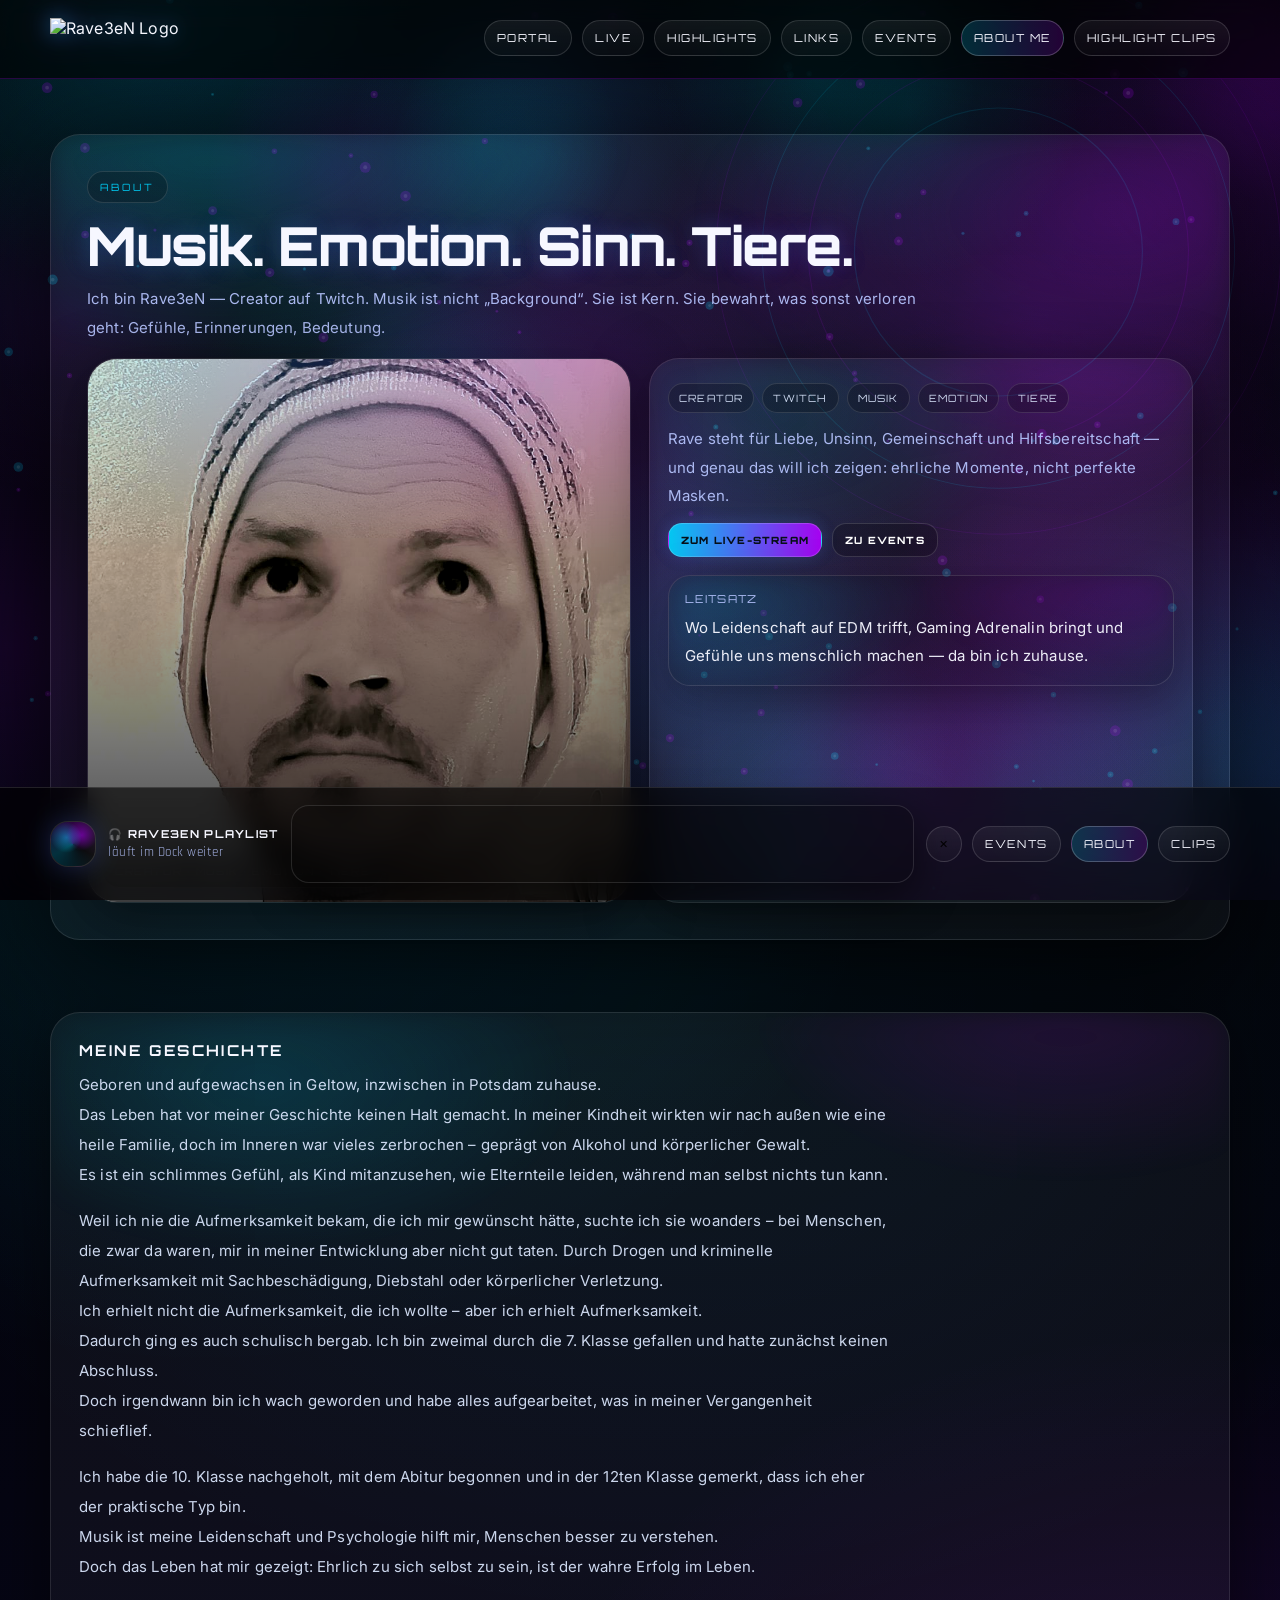
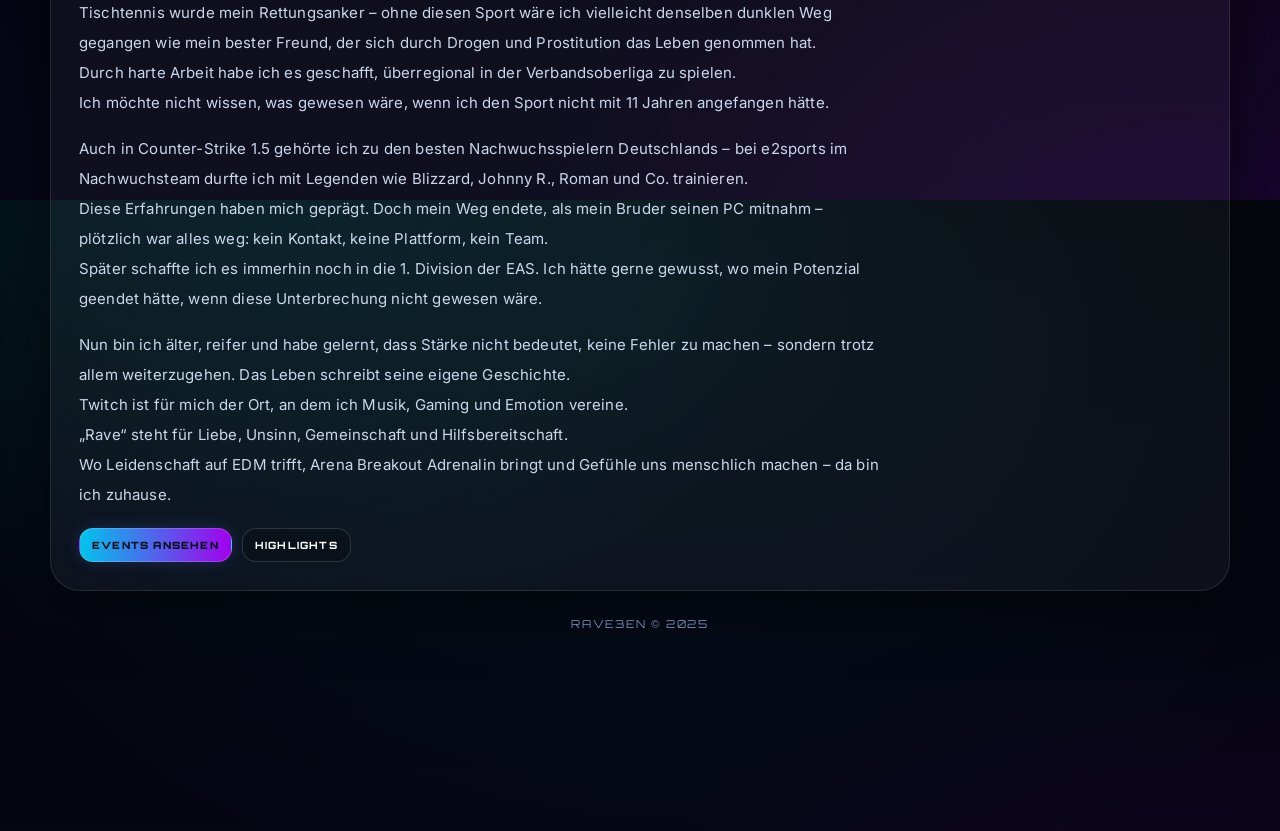
==== commit 84ea5366: "Update about.html" ====
--- a/about.html
+++ b/about.html
@@ -365,12 +365,6 @@
       letter-spacing:.16em;
       text-transform:uppercase;
     }
-    .hint{
-      color: rgba(183,198,255,.82);
-      font-family: Rajdhani, sans-serif;
-      font-size: 14px;
-      letter-spacing:.02em;
-    }
 
     .story{
       font-size: 15px;
@@ -608,7 +602,6 @@
           <div class="storyPanel reveal">
             <div class="storyHead">
               <h2>Meine Geschichte</h2>
-              <div class="hint">Lesbar. Ruhig. Echt.</div>
             </div>
 
             <div class="story">
